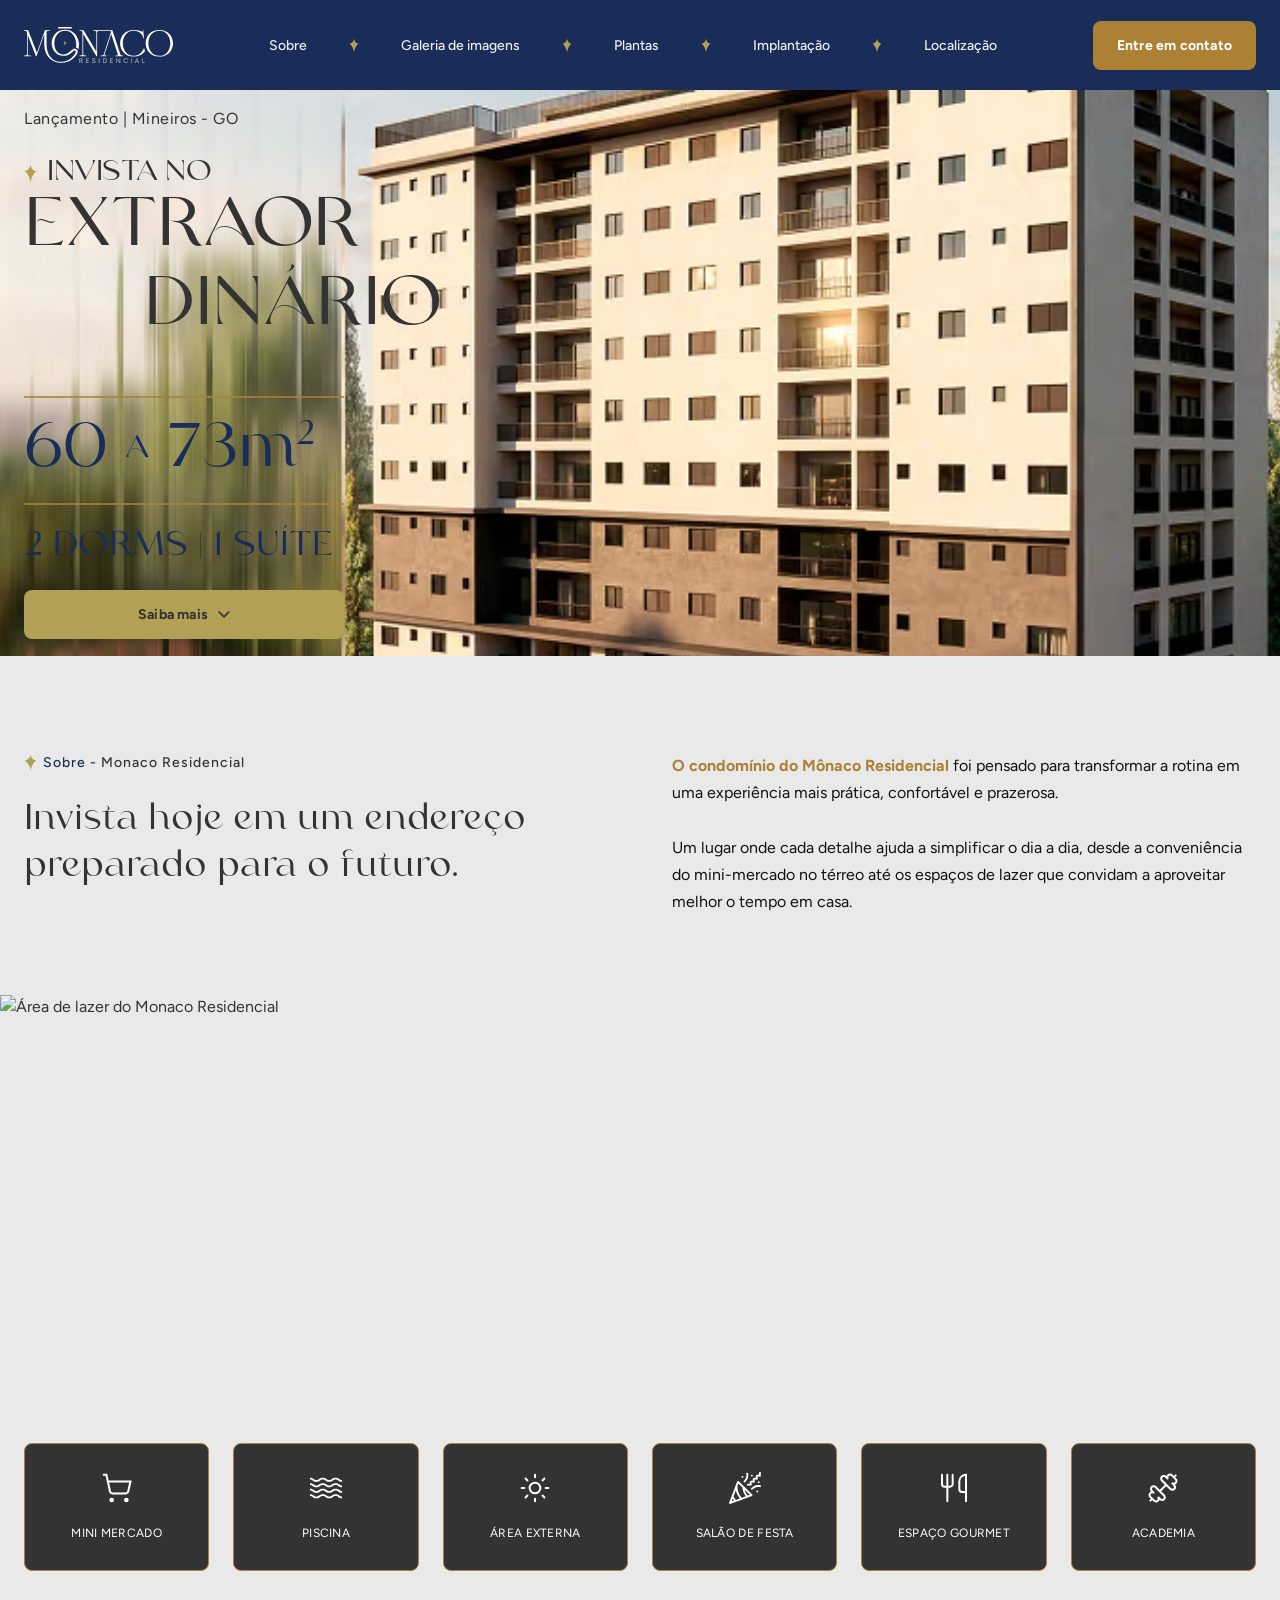
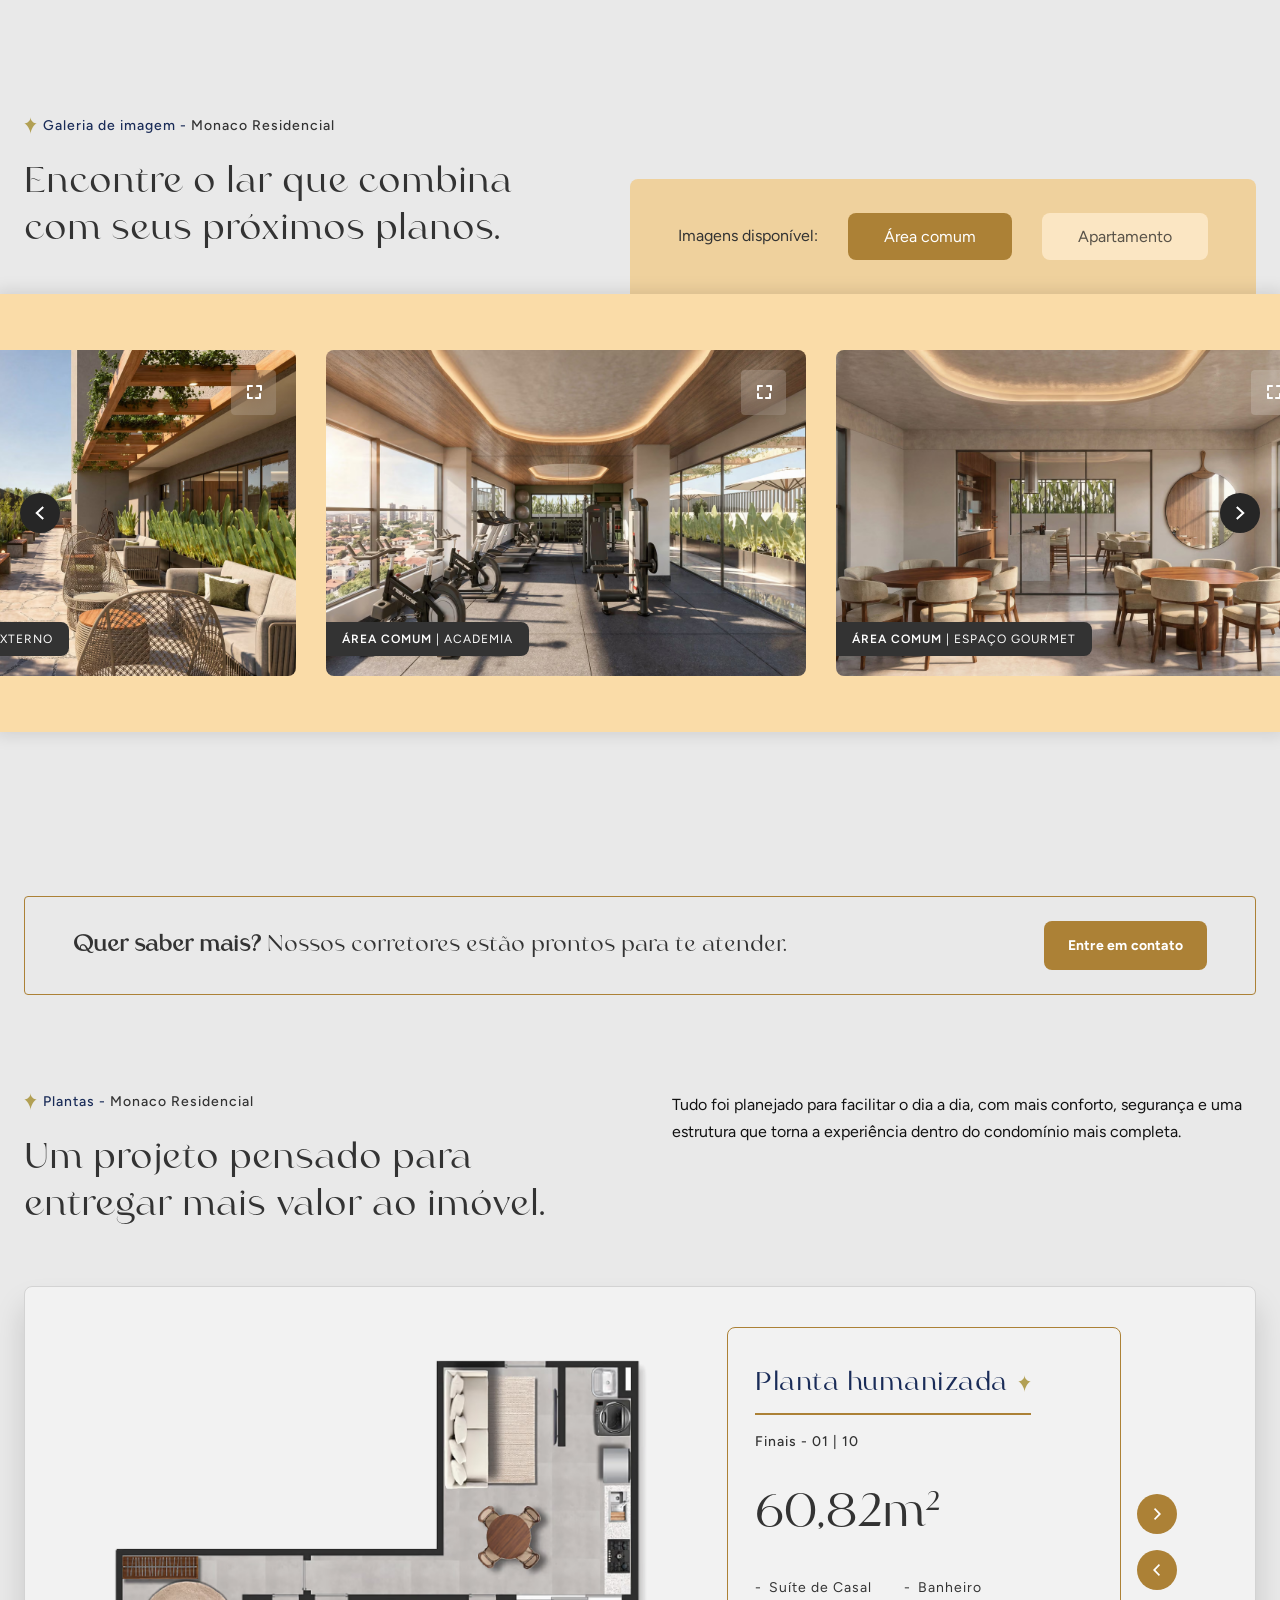
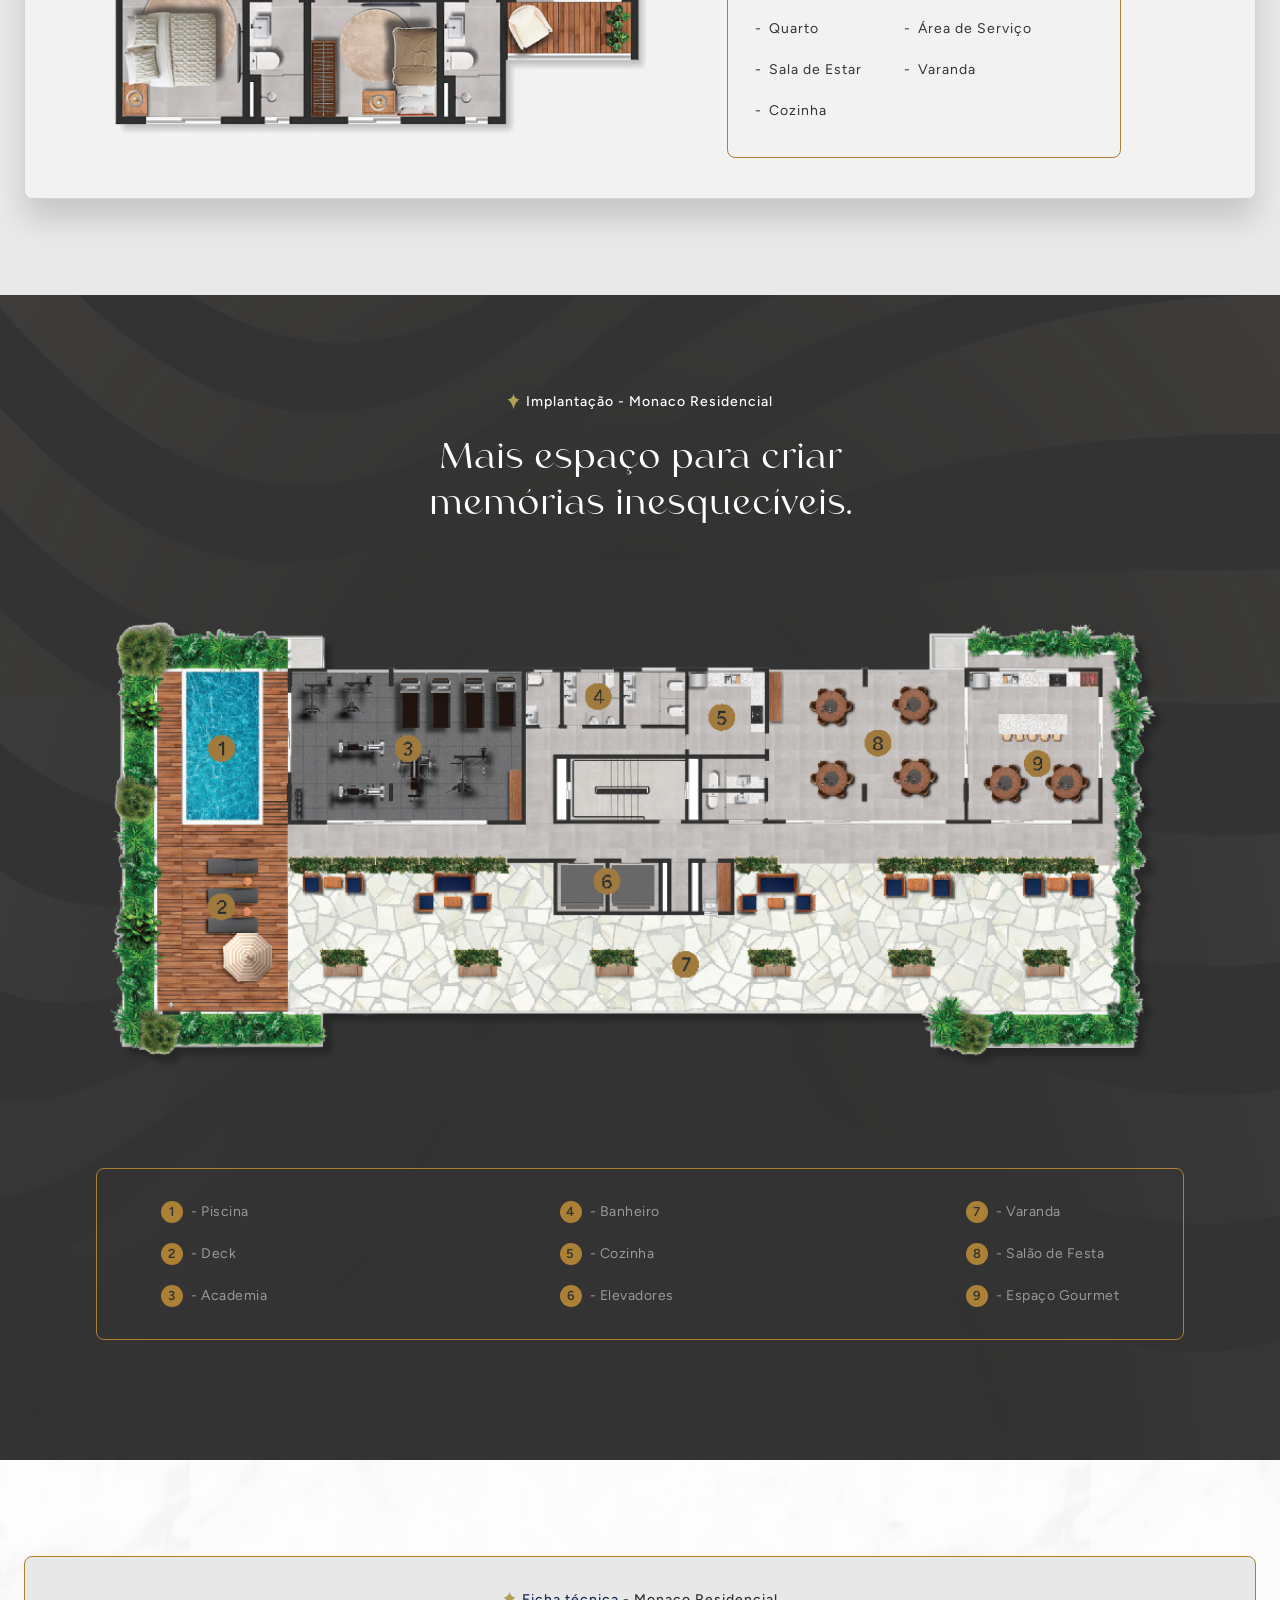
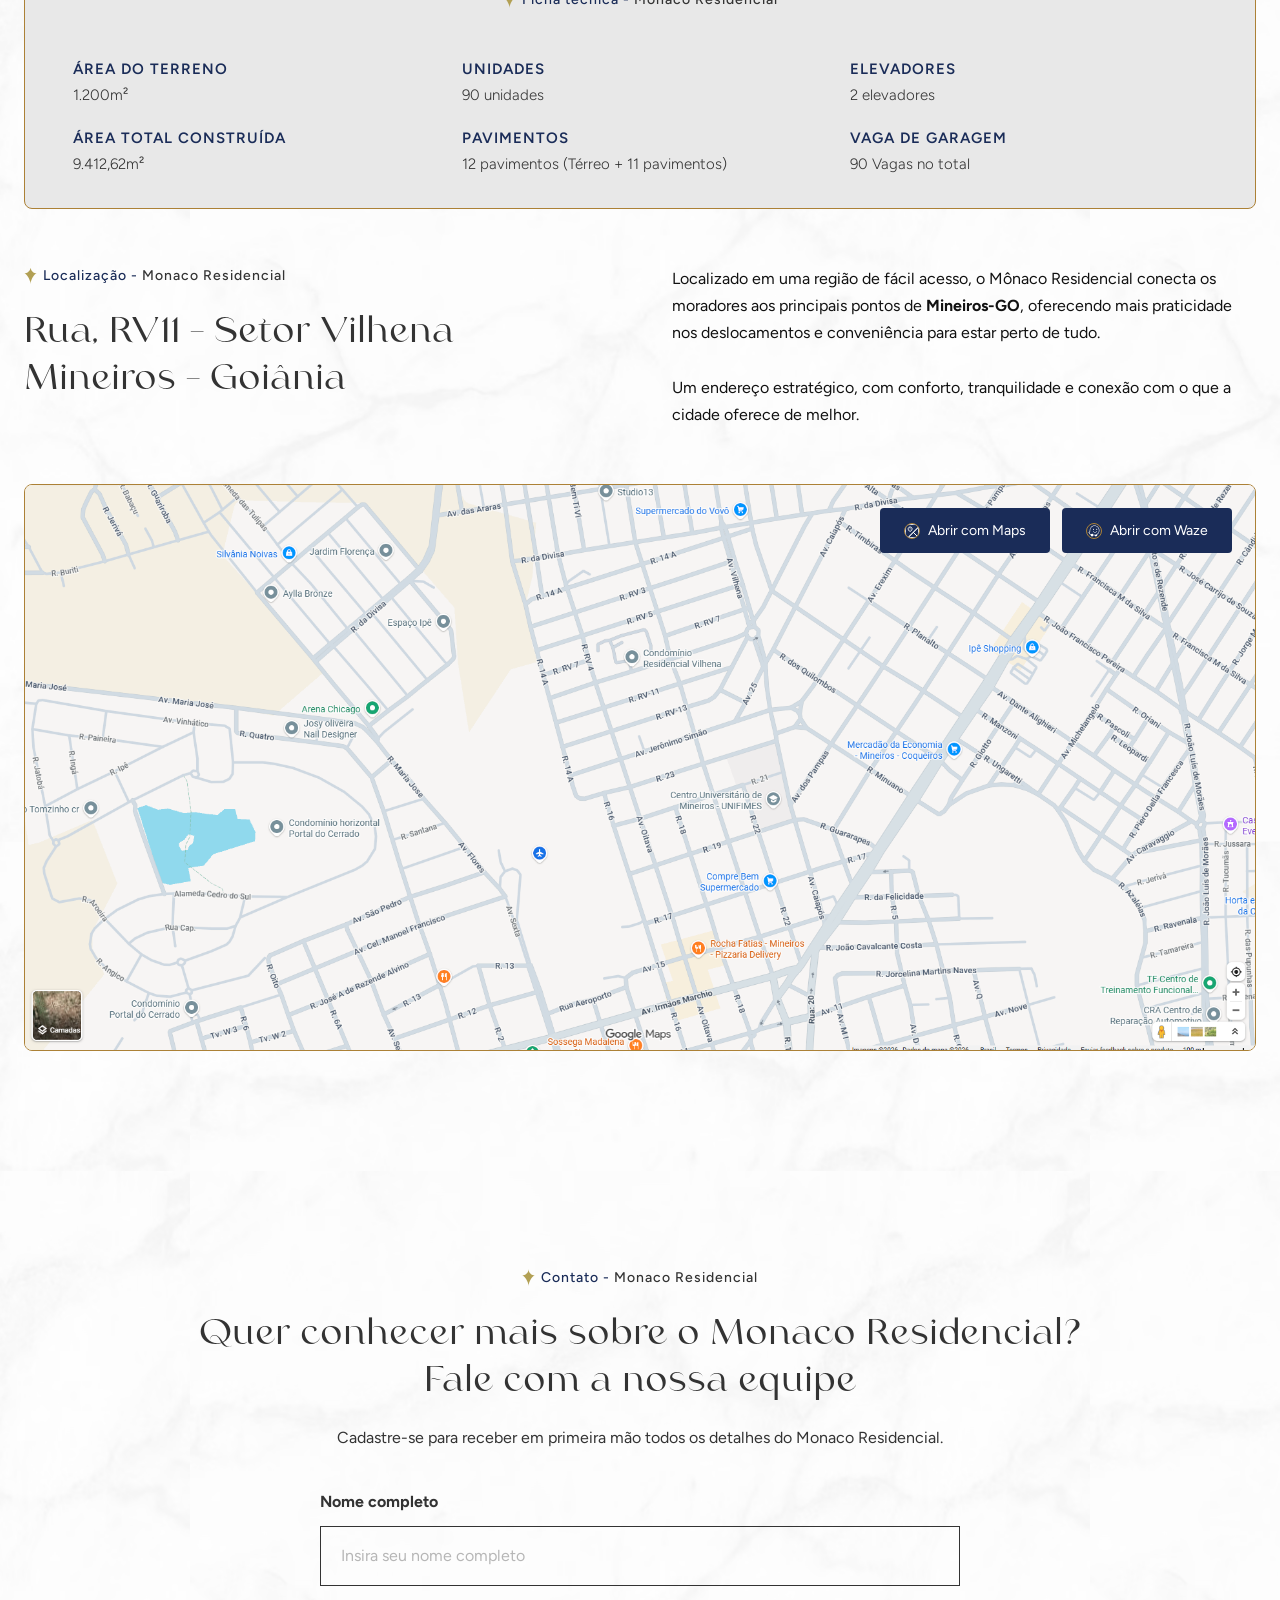
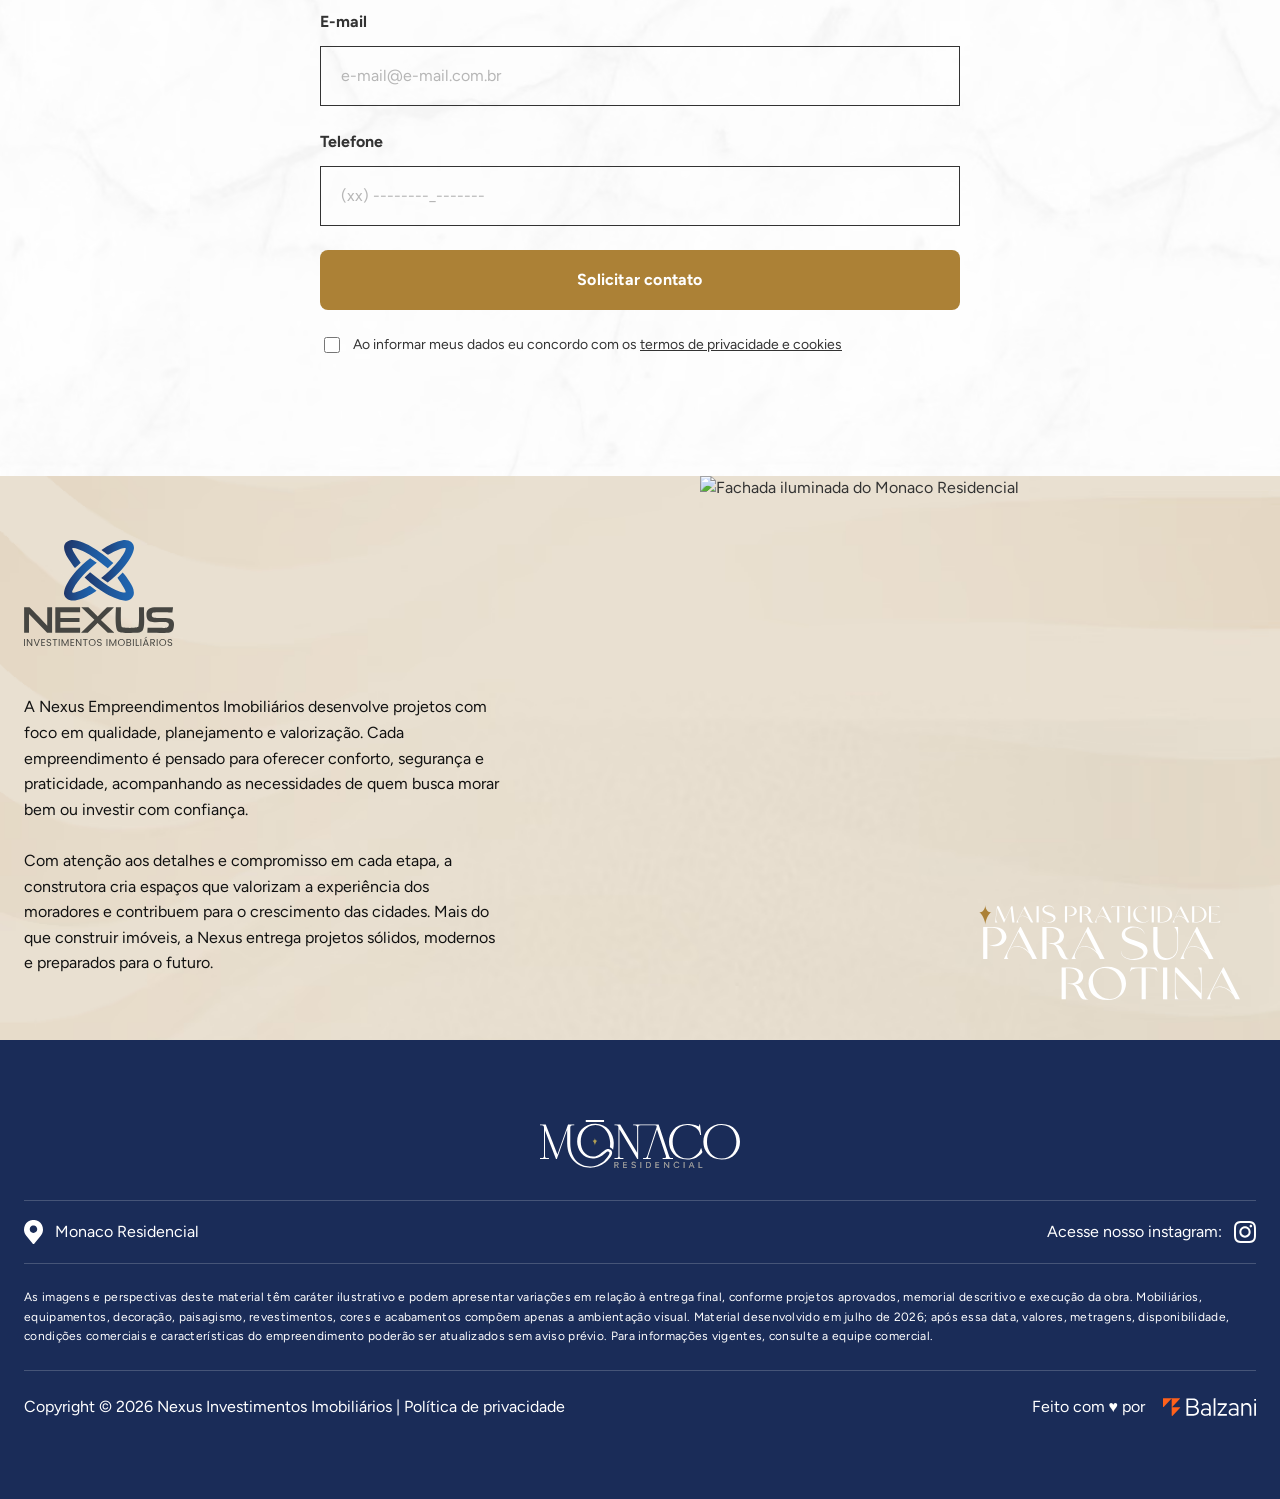
==== monaco/index.html @ 26f6a655 "Atualiza número de WhatsApp em todos os botões de contato" ====
<!DOCTYPE html>
<html lang="pt-BR">
<head>
<meta charset="UTF-8">
<meta name="viewport" content="width=device-width, initial-scale=1.0">
<title>Monaco Residencial | Lançamento em Mineiros - GO</title>
<link rel="icon" type="image/svg+xml" href="/monaco/assets/img/favicon.svg">
<meta name="description" content="Monaco Residencial - Um endereço extraordinário preparado para o futuro. Lançamento em Mineiros, Goiás. Apartamentos de 60 a 73,1m², 2 dormitórios com suíte.">
<link rel="preconnect" href="https://fonts.googleapis.com">
<link rel="preconnect" href="https://fonts.gstatic.com" crossorigin>
<link href="https://fonts.googleapis.com/css2?family=Figtree:ital,wght@0,300;0,400;0,500;0,600;0,700;1,400&display=swap" rel="stylesheet">
<link rel="stylesheet" href="/monaco/css/style.css?v=1">
</head>
<body>

<!-- HEADER -->
<header class="header" id="header">
  <div class="header__bar">
    <a href="#topo" class="header__logo">
      <img src="/monaco/assets/img/imgLayer4.svg" alt="Monaco Residencial" width="182" height="44">
    </a>

    <nav class="header__nav" id="headerNav">
      <a href="#sobre">Sobre</a>
      <img class="header__sep" src="/monaco/assets/img/imgVector14.svg" alt="" aria-hidden="true">
      <a href="#galeria">Galeria de imagens</a>
      <img class="header__sep" src="/monaco/assets/img/imgVector14.svg" alt="" aria-hidden="true">
      <a href="#plantas">Plantas</a>
      <img class="header__sep" src="/monaco/assets/img/imgVector14.svg" alt="" aria-hidden="true">
      <a href="#implantacao">Implantação</a>
      <img class="header__sep" src="/monaco/assets/img/imgVector14.svg" alt="" aria-hidden="true">
      <a href="#localizacao">Localização</a>
      <a href="https://wa.me/5564999692998" target="_blank" rel="noopener" class="btn btn--gold header__nav-cta">Entre em contato</a>
    </nav>

    <a href="https://wa.me/5564999692998" target="_blank" rel="noopener" class="btn btn--gold header__cta">Entre em contato</a>

    <button class="header__toggle" id="headerToggle" aria-label="Abrir menu" aria-expanded="false">
      <span></span><span></span><span></span>
    </button>
  </div>
</header>

<!-- HERO -->
<section class="hero" id="topo">
  <div class="hero__bg">
    <picture>
      <source media="(max-width: 1024px)" srcset="assets/img/hero-bg-mobile.avif">
      <img class="hero__bg-image" src="/monaco/assets/img/imgNexMonacoLp1.png" alt="Fachada do Monaco Residencial">
    </picture>
  </div>

  <div class="hero__content">
    <p class="hero__label">Lançamento | Mineiros - GO</p>
    <h1 class="hero__title">
      <span class="hero__title-line hero__title-line--first">
        <img class="hero__title-spark" src="/monaco/assets/img/imgVector5.svg" alt="" aria-hidden="true">
        Invista no
      </span>
      <span class="hero__title-line">Extraor</span>
      <span class="hero__title-line hero__title-line--indent">Dinário</span>
    </h1>

    <div class="hero__metragem">
      <span class="hero__metragem-divider"></span>
      <p class="hero__metragem-size">60 <span>a</span> 73m<sup>2</sup></p>
      <span class="hero__metragem-divider"></span>
      <p class="hero__metragem-rooms">2 Dorms | 1 Suíte</p>
      <a href="https://wa.me/5564999692998" target="_blank" rel="noopener" class="btn btn--gold-sm hero__metragem-btn">
        Saiba mais
        <img src="/monaco/assets/img/imgVector4.svg" alt="" width="12" height="7">
      </a>
    </div>
  </div>
</section>

<!-- SOBRE / INVISTA HOJE -->
<section class="about" id="sobre">
  <div class="about__intro">
    <div class="about__label-col">
      <div class="about__eyebrow">
        <img src="/monaco/assets/img/imgVector1.svg" alt="" aria-hidden="true">
        <p><span>Sobre -</span> Monaco Residencial</p>
      </div>
      <h2 class="about__heading">Invista hoje em um endereço preparado para o futuro.</h2>
    </div>
    <div class="about__text-col">
      <p>
        <span class="about__text-bold">O condomínio do Mônaco Residencial</span>
        foi pensado para transformar a rotina em uma experiência mais prática, confortável e prazerosa.
        <br><br>
        Um lugar onde cada detalhe ajuda a simplificar o dia a dia, desde a conveniência do mini-mercado no térreo até os espaços de lazer que convidam a aproveitar melhor o tempo em casa.
      </p>
    </div>
  </div>

  <div class="about__photo">
    <img src="/monaco/assets/img/imgMagnificCentralizeMaisOCasalDaImagem107331.png" alt="Área de lazer do Monaco Residencial">

    <div class="about__amenities">
      <div class="amenity-card">
        <img src="/monaco/assets/img/imgShoppingCart.svg" alt="">
        <p>Mini mercado</p>
      </div>
      <div class="amenity-card">
        <img src="/monaco/assets/img/imgWave.svg" alt="">
        <p>Piscina</p>
      </div>
      <div class="amenity-card">
        <img src="/monaco/assets/img/imgSun.svg" alt="">
        <p>Área externa</p>
      </div>
      <div class="amenity-card">
        <img src="/monaco/assets/img/imgGroup.svg" alt="">
        <p>Salão de festa</p>
      </div>
      <div class="amenity-card">
        <img src="/monaco/assets/img/imgUtensils.svg" alt="">
        <p>Espaço gourmet</p>
      </div>
      <div class="amenity-card">
        <img src="/monaco/assets/img/imgDumbbell.svg" alt="">
        <p>Academia</p>
      </div>
    </div>
  </div>
</section>

<!-- GALERIA DE IMAGENS -->
<section class="gallery" id="galeria">
  <div class="gallery__head">
    <div class="gallery__heading-col">
      <div class="about__eyebrow">
        <img src="/monaco/assets/img/imgVector1.svg" alt="" aria-hidden="true">
        <p><span>Galeria de imagem -</span> Monaco Residencial</p>
      </div>
      <h2 class="about__heading">Encontre o lar que combina com seus próximos planos.</h2>
    </div>

    <div class="gallery__toggle">
      <span>Imagens disponível:</span>
      <button type="button" class="gallery__toggle-btn is-active" data-target="area-comum">Área comum</button>
      <button type="button" class="gallery__toggle-btn" data-target="apartamento">Apartamento</button>
    </div>
  </div>

  <div class="gallery__strip">
    <div class="gallery__track" data-track="area-comum">
      <div class="gallery__card">
        <img src="/monaco/assets/img/area-comum-lounge-externo-1.avif" alt="Área comum - Lounge externo" loading="lazy">
        <span class="gallery__card-label"><strong>Área comum</strong> | Lounge externo</span>
        <button type="button" class="gallery__card-expand" aria-label="Ampliar imagem">
          <svg viewBox="0 0 448 512" xmlns="http://www.w3.org/2000/svg"><path fill="white" d="M32 32C14.3 32 0 46.3 0 64l0 128c0 17.7 14.3 32 32 32s32-14.3 32-32l0-96 96 0c17.7 0 32-14.3 32-32s-14.3-32-32-32L32 32zM64 320c0-17.7-14.3-32-32-32s-32 14.3-32 32l0 128c0 17.7 14.3 32 32 32l128 0c17.7 0 32-14.3 32-32s-14.3-32-32-32l-96 0 0-96zM320 32c-17.7 0-32 14.3-32 32s14.3 32 32 32l96 0 0 96c0 17.7 14.3 32 32 32s32-14.3 32-32l0-128c0-17.7-14.3-32-32-32L320 32zM448 320c0-17.7-14.3-32-32-32s-32 14.3-32 32l0 96-96 0c-17.7 0-32 14.3-32 32s14.3 32 32 32l128 0c17.7 0 32-14.3 32-32l0-128z"/></svg>
        </button>
      </div>
      <div class="gallery__card">
        <img src="/monaco/assets/img/area-comum-academia-1.avif" alt="Área comum - Academia" loading="lazy">
        <span class="gallery__card-label"><strong>Área comum</strong> | Academia</span>
        <button type="button" class="gallery__card-expand" aria-label="Ampliar imagem">
          <svg viewBox="0 0 448 512" xmlns="http://www.w3.org/2000/svg"><path fill="white" d="M32 32C14.3 32 0 46.3 0 64l0 128c0 17.7 14.3 32 32 32s32-14.3 32-32l0-96 96 0c17.7 0 32-14.3 32-32s-14.3-32-32-32L32 32zM64 320c0-17.7-14.3-32-32-32s-32 14.3-32 32l0 128c0 17.7 14.3 32 32 32l128 0c17.7 0 32-14.3 32-32s-14.3-32-32-32l-96 0 0-96zM320 32c-17.7 0-32 14.3-32 32s14.3 32 32 32l96 0 0 96c0 17.7 14.3 32 32 32s32-14.3 32-32l0-128c0-17.7-14.3-32-32-32L320 32zM448 320c0-17.7-14.3-32-32-32s-32 14.3-32 32l0 96-96 0c-17.7 0-32 14.3-32 32s14.3 32 32 32l128 0c17.7 0 32-14.3 32-32l0-128z"/></svg>
        </button>
      </div>
      <div class="gallery__card">
        <img src="/monaco/assets/img/area-comum-espaco-gourmet-1.avif" alt="Área comum - Espaço gourmet" loading="lazy">
        <span class="gallery__card-label"><strong>Área comum</strong> | Espaço gourmet</span>
        <button type="button" class="gallery__card-expand" aria-label="Ampliar imagem">
          <svg viewBox="0 0 448 512" xmlns="http://www.w3.org/2000/svg"><path fill="white" d="M32 32C14.3 32 0 46.3 0 64l0 128c0 17.7 14.3 32 32 32s32-14.3 32-32l0-96 96 0c17.7 0 32-14.3 32-32s-14.3-32-32-32L32 32zM64 320c0-17.7-14.3-32-32-32s-32 14.3-32 32l0 128c0 17.7 14.3 32 32 32l128 0c17.7 0 32-14.3 32-32s-14.3-32-32-32l-96 0 0-96zM320 32c-17.7 0-32 14.3-32 32s14.3 32 32 32l96 0 0 96c0 17.7 14.3 32 32 32s32-14.3 32-32l0-128c0-17.7-14.3-32-32-32L320 32zM448 320c0-17.7-14.3-32-32-32s-32 14.3-32 32l0 96-96 0c-17.7 0-32 14.3-32 32s14.3 32 32 32l128 0c17.7 0 32-14.3 32-32l0-128z"/></svg>
        </button>
      </div>
      <div class="gallery__card">
        <img src="/monaco/assets/img/area-comum-deck-1.avif" alt="Área comum - Deck" loading="lazy">
        <span class="gallery__card-label"><strong>Área comum</strong> | Deck</span>
        <button type="button" class="gallery__card-expand" aria-label="Ampliar imagem">
          <svg viewBox="0 0 448 512" xmlns="http://www.w3.org/2000/svg"><path fill="white" d="M32 32C14.3 32 0 46.3 0 64l0 128c0 17.7 14.3 32 32 32s32-14.3 32-32l0-96 96 0c17.7 0 32-14.3 32-32s-14.3-32-32-32L32 32zM64 320c0-17.7-14.3-32-32-32s-32 14.3-32 32l0 128c0 17.7 14.3 32 32 32l128 0c17.7 0 32-14.3 32-32s-14.3-32-32-32l-96 0 0-96zM320 32c-17.7 0-32 14.3-32 32s14.3 32 32 32l96 0 0 96c0 17.7 14.3 32 32 32s32-14.3 32-32l0-128c0-17.7-14.3-32-32-32L320 32zM448 320c0-17.7-14.3-32-32-32s-32 14.3-32 32l0 96-96 0c-17.7 0-32 14.3-32 32s14.3 32 32 32l128 0c17.7 0 32-14.3 32-32l0-128z"/></svg>
        </button>
      </div>
      <div class="gallery__card">
        <img src="/monaco/assets/img/area-comum-espaco-gourmet-2.avif" alt="Área comum - Espaço gourmet" loading="lazy">
        <span class="gallery__card-label"><strong>Área comum</strong> | Espaço gourmet</span>
        <button type="button" class="gallery__card-expand" aria-label="Ampliar imagem">
          <svg viewBox="0 0 448 512" xmlns="http://www.w3.org/2000/svg"><path fill="white" d="M32 32C14.3 32 0 46.3 0 64l0 128c0 17.7 14.3 32 32 32s32-14.3 32-32l0-96 96 0c17.7 0 32-14.3 32-32s-14.3-32-32-32L32 32zM64 320c0-17.7-14.3-32-32-32s-32 14.3-32 32l0 128c0 17.7 14.3 32 32 32l128 0c17.7 0 32-14.3 32-32s-14.3-32-32-32l-96 0 0-96zM320 32c-17.7 0-32 14.3-32 32s14.3 32 32 32l96 0 0 96c0 17.7 14.3 32 32 32s32-14.3 32-32l0-128c0-17.7-14.3-32-32-32L320 32zM448 320c0-17.7-14.3-32-32-32s-32 14.3-32 32l0 96-96 0c-17.7 0-32 14.3-32 32s14.3 32 32 32l128 0c17.7 0 32-14.3 32-32l0-128z"/></svg>
        </button>
      </div>
      <div class="gallery__card">
        <img src="/monaco/assets/img/area-comum-academia-2.avif" alt="Área comum - Academia" loading="lazy">
        <span class="gallery__card-label"><strong>Área comum</strong> | Academia</span>
        <button type="button" class="gallery__card-expand" aria-label="Ampliar imagem">
          <svg viewBox="0 0 448 512" xmlns="http://www.w3.org/2000/svg"><path fill="white" d="M32 32C14.3 32 0 46.3 0 64l0 128c0 17.7 14.3 32 32 32s32-14.3 32-32l0-96 96 0c17.7 0 32-14.3 32-32s-14.3-32-32-32L32 32zM64 320c0-17.7-14.3-32-32-32s-32 14.3-32 32l0 128c0 17.7 14.3 32 32 32l128 0c17.7 0 32-14.3 32-32s-14.3-32-32-32l-96 0 0-96zM320 32c-17.7 0-32 14.3-32 32s14.3 32 32 32l96 0 0 96c0 17.7 14.3 32 32 32s32-14.3 32-32l0-128c0-17.7-14.3-32-32-32L320 32zM448 320c0-17.7-14.3-32-32-32s-32 14.3-32 32l0 96-96 0c-17.7 0-32 14.3-32 32s14.3 32 32 32l128 0c17.7 0 32-14.3 32-32l0-128z"/></svg>
        </button>
      </div>
      <div class="gallery__card">
        <img src="/monaco/assets/img/area-comum-deck-gourmet-1.avif" alt="Área comum - Deck gourmet" loading="lazy">
        <span class="gallery__card-label"><strong>Área comum</strong> | Deck gourmet</span>
        <button type="button" class="gallery__card-expand" aria-label="Ampliar imagem">
          <svg viewBox="0 0 448 512" xmlns="http://www.w3.org/2000/svg"><path fill="white" d="M32 32C14.3 32 0 46.3 0 64l0 128c0 17.7 14.3 32 32 32s32-14.3 32-32l0-96 96 0c17.7 0 32-14.3 32-32s-14.3-32-32-32L32 32zM64 320c0-17.7-14.3-32-32-32s-32 14.3-32 32l0 128c0 17.7 14.3 32 32 32l128 0c17.7 0 32-14.3 32-32s-14.3-32-32-32l-96 0 0-96zM320 32c-17.7 0-32 14.3-32 32s14.3 32 32 32l96 0 0 96c0 17.7 14.3 32 32 32s32-14.3 32-32l0-128c0-17.7-14.3-32-32-32L320 32zM448 320c0-17.7-14.3-32-32-32s-32 14.3-32 32l0 96-96 0c-17.7 0-32 14.3-32 32s14.3 32 32 32l128 0c17.7 0 32-14.3 32-32l0-128z"/></svg>
        </button>
      </div>
      <div class="gallery__card">
        <img src="/monaco/assets/img/area-comum-espaco-gourmet-3.avif" alt="Área comum - Espaço gourmet" loading="lazy">
        <span class="gallery__card-label"><strong>Área comum</strong> | Espaço gourmet</span>
        <button type="button" class="gallery__card-expand" aria-label="Ampliar imagem">
          <svg viewBox="0 0 448 512" xmlns="http://www.w3.org/2000/svg"><path fill="white" d="M32 32C14.3 32 0 46.3 0 64l0 128c0 17.7 14.3 32 32 32s32-14.3 32-32l0-96 96 0c17.7 0 32-14.3 32-32s-14.3-32-32-32L32 32zM64 320c0-17.7-14.3-32-32-32s-32 14.3-32 32l0 128c0 17.7 14.3 32 32 32l128 0c17.7 0 32-14.3 32-32s-14.3-32-32-32l-96 0 0-96zM320 32c-17.7 0-32 14.3-32 32s14.3 32 32 32l96 0 0 96c0 17.7 14.3 32 32 32s32-14.3 32-32l0-128c0-17.7-14.3-32-32-32L320 32zM448 320c0-17.7-14.3-32-32-32s-32 14.3-32 32l0 96-96 0c-17.7 0-32 14.3-32 32s14.3 32 32 32l128 0c17.7 0 32-14.3 32-32l0-128z"/></svg>
        </button>
      </div>
      <div class="gallery__card">
        <img src="/monaco/assets/img/area-comum-espaco-gourmet-4.avif" alt="Área comum - Espaço gourmet" loading="lazy">
        <span class="gallery__card-label"><strong>Área comum</strong> | Espaço gourmet</span>
        <button type="button" class="gallery__card-expand" aria-label="Ampliar imagem">
          <svg viewBox="0 0 448 512" xmlns="http://www.w3.org/2000/svg"><path fill="white" d="M32 32C14.3 32 0 46.3 0 64l0 128c0 17.7 14.3 32 32 32s32-14.3 32-32l0-96 96 0c17.7 0 32-14.3 32-32s-14.3-32-32-32L32 32zM64 320c0-17.7-14.3-32-32-32s-32 14.3-32 32l0 128c0 17.7 14.3 32 32 32l128 0c17.7 0 32-14.3 32-32s-14.3-32-32-32l-96 0 0-96zM320 32c-17.7 0-32 14.3-32 32s14.3 32 32 32l96 0 0 96c0 17.7 14.3 32 32 32s32-14.3 32-32l0-128c0-17.7-14.3-32-32-32L320 32zM448 320c0-17.7-14.3-32-32-32s-32 14.3-32 32l0 96-96 0c-17.7 0-32 14.3-32 32s14.3 32 32 32l128 0c17.7 0 32-14.3 32-32l0-128z"/></svg>
        </button>
      </div>
      <div class="gallery__card">
        <img src="/monaco/assets/img/area-comum-academia-3.avif" alt="Área comum - Academia" loading="lazy">
        <span class="gallery__card-label"><strong>Área comum</strong> | Academia</span>
        <button type="button" class="gallery__card-expand" aria-label="Ampliar imagem">
          <svg viewBox="0 0 448 512" xmlns="http://www.w3.org/2000/svg"><path fill="white" d="M32 32C14.3 32 0 46.3 0 64l0 128c0 17.7 14.3 32 32 32s32-14.3 32-32l0-96 96 0c17.7 0 32-14.3 32-32s-14.3-32-32-32L32 32zM64 320c0-17.7-14.3-32-32-32s-32 14.3-32 32l0 128c0 17.7 14.3 32 32 32l128 0c17.7 0 32-14.3 32-32s-14.3-32-32-32l-96 0 0-96zM320 32c-17.7 0-32 14.3-32 32s14.3 32 32 32l96 0 0 96c0 17.7 14.3 32 32 32s32-14.3 32-32l0-128c0-17.7-14.3-32-32-32L320 32zM448 320c0-17.7-14.3-32-32-32s-32 14.3-32 32l0 96-96 0c-17.7 0-32 14.3-32 32s14.3 32 32 32l128 0c17.7 0 32-14.3 32-32l0-128z"/></svg>
        </button>
      </div>
      <div class="gallery__card">
        <img src="/monaco/assets/img/area-comum-espaco-gourmet-5.avif" alt="Área comum - Espaço gourmet" loading="lazy">
        <span class="gallery__card-label"><strong>Área comum</strong> | Espaço gourmet</span>
        <button type="button" class="gallery__card-expand" aria-label="Ampliar imagem">
          <svg viewBox="0 0 448 512" xmlns="http://www.w3.org/2000/svg"><path fill="white" d="M32 32C14.3 32 0 46.3 0 64l0 128c0 17.7 14.3 32 32 32s32-14.3 32-32l0-96 96 0c17.7 0 32-14.3 32-32s-14.3-32-32-32L32 32zM64 320c0-17.7-14.3-32-32-32s-32 14.3-32 32l0 128c0 17.7 14.3 32 32 32l128 0c17.7 0 32-14.3 32-32s-14.3-32-32-32l-96 0 0-96zM320 32c-17.7 0-32 14.3-32 32s14.3 32 32 32l96 0 0 96c0 17.7 14.3 32 32 32s32-14.3 32-32l0-128c0-17.7-14.3-32-32-32L320 32zM448 320c0-17.7-14.3-32-32-32s-32 14.3-32 32l0 96-96 0c-17.7 0-32 14.3-32 32s14.3 32 32 32l128 0c17.7 0 32-14.3 32-32l0-128z"/></svg>
        </button>
      </div>
      <div class="gallery__card">
        <img src="/monaco/assets/img/area-comum-vista-aerea-1.avif" alt="Área comum - Vista aérea" loading="lazy">
        <span class="gallery__card-label"><strong>Área comum</strong> | Vista aérea</span>
        <button type="button" class="gallery__card-expand" aria-label="Ampliar imagem">
          <svg viewBox="0 0 448 512" xmlns="http://www.w3.org/2000/svg"><path fill="white" d="M32 32C14.3 32 0 46.3 0 64l0 128c0 17.7 14.3 32 32 32s32-14.3 32-32l0-96 96 0c17.7 0 32-14.3 32-32s-14.3-32-32-32L32 32zM64 320c0-17.7-14.3-32-32-32s-32 14.3-32 32l0 128c0 17.7 14.3 32 32 32l128 0c17.7 0 32-14.3 32-32s-14.3-32-32-32l-96 0 0-96zM320 32c-17.7 0-32 14.3-32 32s14.3 32 32 32l96 0 0 96c0 17.7 14.3 32 32 32s32-14.3 32-32l0-128c0-17.7-14.3-32-32-32L320 32zM448 320c0-17.7-14.3-32-32-32s-32 14.3-32 32l0 96-96 0c-17.7 0-32 14.3-32 32s14.3 32 32 32l128 0c17.7 0 32-14.3 32-32l0-128z"/></svg>
        </button>
      </div>
    </div>

    <div class="gallery__track is-hidden" data-track="apartamento">
      <div class="gallery__card">
        <img src="/monaco/assets/img/apartamento-sala-de-estar-1.avif" alt="Apartamento - Sala de estar" loading="lazy">
        <span class="gallery__card-label"><strong>Apartamento</strong> | Sala de estar</span>
        <button type="button" class="gallery__card-expand" aria-label="Ampliar imagem">
          <svg viewBox="0 0 448 512" xmlns="http://www.w3.org/2000/svg"><path fill="white" d="M32 32C14.3 32 0 46.3 0 64l0 128c0 17.7 14.3 32 32 32s32-14.3 32-32l0-96 96 0c17.7 0 32-14.3 32-32s-14.3-32-32-32L32 32zM64 320c0-17.7-14.3-32-32-32s-32 14.3-32 32l0 128c0 17.7 14.3 32 32 32l128 0c17.7 0 32-14.3 32-32s-14.3-32-32-32l-96 0 0-96zM320 32c-17.7 0-32 14.3-32 32s14.3 32 32 32l96 0 0 96c0 17.7 14.3 32 32 32s32-14.3 32-32l0-128c0-17.7-14.3-32-32-32L320 32zM448 320c0-17.7-14.3-32-32-32s-32 14.3-32 32l0 96-96 0c-17.7 0-32 14.3-32 32s14.3 32 32 32l128 0c17.7 0 32-14.3 32-32l0-128z"/></svg>
        </button>
      </div>
      <div class="gallery__card">
        <img src="/monaco/assets/img/apartamento-cozinha-1.avif" alt="Apartamento - Cozinha" loading="lazy">
        <span class="gallery__card-label"><strong>Apartamento</strong> | Cozinha</span>
        <button type="button" class="gallery__card-expand" aria-label="Ampliar imagem">
          <svg viewBox="0 0 448 512" xmlns="http://www.w3.org/2000/svg"><path fill="white" d="M32 32C14.3 32 0 46.3 0 64l0 128c0 17.7 14.3 32 32 32s32-14.3 32-32l0-96 96 0c17.7 0 32-14.3 32-32s-14.3-32-32-32L32 32zM64 320c0-17.7-14.3-32-32-32s-32 14.3-32 32l0 128c0 17.7 14.3 32 32 32l128 0c17.7 0 32-14.3 32-32s-14.3-32-32-32l-96 0 0-96zM320 32c-17.7 0-32 14.3-32 32s14.3 32 32 32l96 0 0 96c0 17.7 14.3 32 32 32s32-14.3 32-32l0-128c0-17.7-14.3-32-32-32L320 32zM448 320c0-17.7-14.3-32-32-32s-32 14.3-32 32l0 96-96 0c-17.7 0-32 14.3-32 32s14.3 32 32 32l128 0c17.7 0 32-14.3 32-32l0-128z"/></svg>
        </button>
      </div>
      <div class="gallery__card">
        <img src="/monaco/assets/img/apartamento-sala-integrada-1.avif" alt="Apartamento - Sala integrada" loading="lazy">
        <span class="gallery__card-label"><strong>Apartamento</strong> | Sala integrada</span>
        <button type="button" class="gallery__card-expand" aria-label="Ampliar imagem">
          <svg viewBox="0 0 448 512" xmlns="http://www.w3.org/2000/svg"><path fill="white" d="M32 32C14.3 32 0 46.3 0 64l0 128c0 17.7 14.3 32 32 32s32-14.3 32-32l0-96 96 0c17.7 0 32-14.3 32-32s-14.3-32-32-32L32 32zM64 320c0-17.7-14.3-32-32-32s-32 14.3-32 32l0 128c0 17.7 14.3 32 32 32l128 0c17.7 0 32-14.3 32-32s-14.3-32-32-32l-96 0 0-96zM320 32c-17.7 0-32 14.3-32 32s14.3 32 32 32l96 0 0 96c0 17.7 14.3 32 32 32s32-14.3 32-32l0-128c0-17.7-14.3-32-32-32L320 32zM448 320c0-17.7-14.3-32-32-32s-32 14.3-32 32l0 96-96 0c-17.7 0-32 14.3-32 32s14.3 32 32 32l128 0c17.7 0 32-14.3 32-32l0-128z"/></svg>
        </button>
      </div>
      <div class="gallery__card">
        <img src="/monaco/assets/img/apartamento-cozinha-2.avif" alt="Apartamento - Cozinha integrada" loading="lazy">
        <span class="gallery__card-label"><strong>Apartamento</strong> | Cozinha integrada</span>
        <button type="button" class="gallery__card-expand" aria-label="Ampliar imagem">
          <svg viewBox="0 0 448 512" xmlns="http://www.w3.org/2000/svg"><path fill="white" d="M32 32C14.3 32 0 46.3 0 64l0 128c0 17.7 14.3 32 32 32s32-14.3 32-32l0-96 96 0c17.7 0 32-14.3 32-32s-14.3-32-32-32L32 32zM64 320c0-17.7-14.3-32-32-32s-32 14.3-32 32l0 128c0 17.7 14.3 32 32 32l128 0c17.7 0 32-14.3 32-32s-14.3-32-32-32l-96 0 0-96zM320 32c-17.7 0-32 14.3-32 32s14.3 32 32 32l96 0 0 96c0 17.7 14.3 32 32 32s32-14.3 32-32l0-128c0-17.7-14.3-32-32-32L320 32zM448 320c0-17.7-14.3-32-32-32s-32 14.3-32 32l0 96-96 0c-17.7 0-32 14.3-32 32s14.3 32 32 32l128 0c17.7 0 32-14.3 32-32l0-128z"/></svg>
        </button>
      </div>
      <div class="gallery__card">
        <img src="/monaco/assets/img/apartamento-quarto-1.avif" alt="Apartamento - Quarto" loading="lazy">
        <span class="gallery__card-label"><strong>Apartamento</strong> | Quarto</span>
        <button type="button" class="gallery__card-expand" aria-label="Ampliar imagem">
          <svg viewBox="0 0 448 512" xmlns="http://www.w3.org/2000/svg"><path fill="white" d="M32 32C14.3 32 0 46.3 0 64l0 128c0 17.7 14.3 32 32 32s32-14.3 32-32l0-96 96 0c17.7 0 32-14.3 32-32s-14.3-32-32-32L32 32zM64 320c0-17.7-14.3-32-32-32s-32 14.3-32 32l0 128c0 17.7 14.3 32 32 32l128 0c17.7 0 32-14.3 32-32s-14.3-32-32-32l-96 0 0-96zM320 32c-17.7 0-32 14.3-32 32s14.3 32 32 32l96 0 0 96c0 17.7 14.3 32 32 32s32-14.3 32-32l0-128c0-17.7-14.3-32-32-32L320 32zM448 320c0-17.7-14.3-32-32-32s-32 14.3-32 32l0 96-96 0c-17.7 0-32 14.3-32 32s14.3 32 32 32l128 0c17.7 0 32-14.3 32-32l0-128z"/></svg>
        </button>
      </div>
      <div class="gallery__card">
        <img src="/monaco/assets/img/apartamento-sala-de-jantar-1.avif" alt="Apartamento - Sala de jantar" loading="lazy">
        <span class="gallery__card-label"><strong>Apartamento</strong> | Sala de jantar</span>
        <button type="button" class="gallery__card-expand" aria-label="Ampliar imagem">
          <svg viewBox="0 0 448 512" xmlns="http://www.w3.org/2000/svg"><path fill="white" d="M32 32C14.3 32 0 46.3 0 64l0 128c0 17.7 14.3 32 32 32s32-14.3 32-32l0-96 96 0c17.7 0 32-14.3 32-32s-14.3-32-32-32L32 32zM64 320c0-17.7-14.3-32-32-32s-32 14.3-32 32l0 128c0 17.7 14.3 32 32 32l128 0c17.7 0 32-14.3 32-32s-14.3-32-32-32l-96 0 0-96zM320 32c-17.7 0-32 14.3-32 32s14.3 32 32 32l96 0 0 96c0 17.7 14.3 32 32 32s32-14.3 32-32l0-128c0-17.7-14.3-32-32-32L320 32zM448 320c0-17.7-14.3-32-32-32s-32 14.3-32 32l0 96-96 0c-17.7 0-32 14.3-32 32s14.3 32 32 32l128 0c17.7 0 32-14.3 32-32l0-128z"/></svg>
        </button>
      </div>
      <div class="gallery__card">
        <img src="/monaco/assets/img/apartamento-cozinha-3.avif" alt="Apartamento - Cozinha gourmet" loading="lazy">
        <span class="gallery__card-label"><strong>Apartamento</strong> | Cozinha gourmet</span>
        <button type="button" class="gallery__card-expand" aria-label="Ampliar imagem">
          <svg viewBox="0 0 448 512" xmlns="http://www.w3.org/2000/svg"><path fill="white" d="M32 32C14.3 32 0 46.3 0 64l0 128c0 17.7 14.3 32 32 32s32-14.3 32-32l0-96 96 0c17.7 0 32-14.3 32-32s-14.3-32-32-32L32 32zM64 320c0-17.7-14.3-32-32-32s-32 14.3-32 32l0 128c0 17.7 14.3 32 32 32l128 0c17.7 0 32-14.3 32-32s-14.3-32-32-32l-96 0 0-96zM320 32c-17.7 0-32 14.3-32 32s14.3 32 32 32l96 0 0 96c0 17.7 14.3 32 32 32s32-14.3 32-32l0-128c0-17.7-14.3-32-32-32L320 32zM448 320c0-17.7-14.3-32-32-32s-32 14.3-32 32l0 96-96 0c-17.7 0-32 14.3-32 32s14.3 32 32 32l128 0c17.7 0 32-14.3 32-32l0-128z"/></svg>
        </button>
      </div>
      <div class="gallery__card">
        <img src="/monaco/assets/img/apartamento-banheiro-1.avif" alt="Apartamento - Banheiro" loading="lazy">
        <span class="gallery__card-label"><strong>Apartamento</strong> | Banheiro</span>
        <button type="button" class="gallery__card-expand" aria-label="Ampliar imagem">
          <svg viewBox="0 0 448 512" xmlns="http://www.w3.org/2000/svg"><path fill="white" d="M32 32C14.3 32 0 46.3 0 64l0 128c0 17.7 14.3 32 32 32s32-14.3 32-32l0-96 96 0c17.7 0 32-14.3 32-32s-14.3-32-32-32L32 32zM64 320c0-17.7-14.3-32-32-32s-32 14.3-32 32l0 128c0 17.7 14.3 32 32 32l128 0c17.7 0 32-14.3 32-32s-14.3-32-32-32l-96 0 0-96zM320 32c-17.7 0-32 14.3-32 32s14.3 32 32 32l96 0 0 96c0 17.7 14.3 32 32 32s32-14.3 32-32l0-128c0-17.7-14.3-32-32-32L320 32zM448 320c0-17.7-14.3-32-32-32s-32 14.3-32 32l0 96-96 0c-17.7 0-32 14.3-32 32s14.3 32 32 32l128 0c17.7 0 32-14.3 32-32l0-128z"/></svg>
        </button>
      </div>
      <div class="gallery__card">
        <img src="/monaco/assets/img/apartamento-banheiro-2.avif" alt="Apartamento - Banheiro suíte" loading="lazy">
        <span class="gallery__card-label"><strong>Apartamento</strong> | Banheiro suíte</span>
        <button type="button" class="gallery__card-expand" aria-label="Ampliar imagem">
          <svg viewBox="0 0 448 512" xmlns="http://www.w3.org/2000/svg"><path fill="white" d="M32 32C14.3 32 0 46.3 0 64l0 128c0 17.7 14.3 32 32 32s32-14.3 32-32l0-96 96 0c17.7 0 32-14.3 32-32s-14.3-32-32-32L32 32zM64 320c0-17.7-14.3-32-32-32s-32 14.3-32 32l0 128c0 17.7 14.3 32 32 32l128 0c17.7 0 32-14.3 32-32s-14.3-32-32-32l-96 0 0-96zM320 32c-17.7 0-32 14.3-32 32s14.3 32 32 32l96 0 0 96c0 17.7 14.3 32 32 32s32-14.3 32-32l0-128c0-17.7-14.3-32-32-32L320 32zM448 320c0-17.7-14.3-32-32-32s-32 14.3-32 32l0 96-96 0c-17.7 0-32 14.3-32 32s14.3 32 32 32l128 0c17.7 0 32-14.3 32-32l0-128z"/></svg>
        </button>
      </div>
    </div>

    <div class="gallery__nav">
      <button type="button" class="gallery__nav-btn" id="galleryPrev" aria-label="Imagem anterior">
        <svg viewBox="0 0 40 40" xmlns="http://www.w3.org/2000/svg">
          <circle cx="20" cy="20" r="20" fill="#262626"/>
          <path d="M25.95 16.76L20 23.24l-5.95-6.48" fill="none" stroke="white" stroke-width="2" stroke-miterlimit="10"/>
        </svg>
      </button>
      <button type="button" class="gallery__nav-btn" id="galleryNext" aria-label="Próxima imagem">
        <svg viewBox="0 0 40 40" xmlns="http://www.w3.org/2000/svg">
          <circle cx="20" cy="20" r="20" fill="#262626"/>
          <path d="M25.95 16.76L20 23.24l-5.95-6.48" fill="none" stroke="white" stroke-width="2" stroke-miterlimit="10"/>
        </svg>
      </button>
    </div>
  </div>
</section>

<!-- CTA CORRETORES -->
<section class="cta-brokers">
  <div class="cta-brokers__box">
    <p class="cta-brokers__text">
      <strong>Quer saber mais?</strong> Nossos corretores estão prontos para te atender.
    </p>
    <a href="https://wa.me/5564999692998" target="_blank" rel="noopener" class="btn btn--gold cta-brokers__btn">Entre em contato</a>
  </div>
</section>

<!-- PLANTAS -->
<section class="plans" id="plantas">
  <div class="plans__intro">
    <div class="about__label-col">
      <div class="about__eyebrow">
        <img src="/monaco/assets/img/imgVector1.svg" alt="" aria-hidden="true">
        <p><span>Plantas -</span> Monaco Residencial</p>
      </div>
      <h2 class="about__heading">Um projeto pensado para entregar mais valor ao imóvel.</h2>
    </div>
    <div class="about__text-col">
      <p>Tudo foi planejado para facilitar o dia a dia, com mais conforto, segurança e uma estrutura que torna a experiência dentro do condomínio mais completa.</p>
    </div>
  </div>

  <div class="plans__card" id="plansCard">
    <div class="plans__illustration">
      <img src="/monaco/assets/img/planta-01.avif" alt="Planta humanizada do apartamento" id="plansImg">
    </div>

    <div class="plans__spec">
      <div class="plans__spec-panel">
        <div class="plans__spec-head">
          <div class="plans__spec-title-wrap">
            <div class="plans__spec-title">
              <h3>Planta humanizada</h3>
              <img src="/monaco/assets/img/imgVector10.svg" alt="" aria-hidden="true">
            </div>
            <span class="plans__spec-divider"></span>
          </div>
          <p class="plans__spec-finals" id="plansFinals">Finais - 01 | 10</p>
        </div>

        <p class="plans__spec-size" id="plansSize">60,82m<sup>2</sup></p>

        <div class="plans__spec-rooms">
          <ul>
            <li>Suíte de Casal</li>
            <li>Quarto</li>
            <li>Sala de Estar</li>
            <li>Cozinha</li>
          </ul>
          <ul>
            <li>Banheiro</li>
            <li>Área de Serviço</li>
            <li>Varanda</li>
          </ul>
        </div>
      </div>

      <div class="plans__spec-nav">
        <button type="button" class="plans__spec-nav-btn" id="plansPrev" aria-label="Planta anterior">
          <img src="/monaco/assets/img/imgVector12.svg" alt="">
        </button>
        <button type="button" class="plans__spec-nav-btn" id="plansNext" aria-label="Próxima planta">
          <img src="/monaco/assets/img/imgVector12.svg" alt="">
        </button>
      </div>
    </div>
  </div>
</section>

<!-- IMPLANTAÇÃO -->
<section class="implantation" id="implantacao">
  <div class="implantation__bg-pattern" aria-hidden="true"></div>

  <div class="implantation__head">
    <div class="about__eyebrow about__eyebrow--dark">
      <img src="/monaco/assets/img/imgVector1.svg" alt="" aria-hidden="true">
      <p><span>Implantação -</span> Monaco Residencial</p>
    </div>
    <h2 class="implantation__heading">Mais espaço para criar memórias inesquecíveis.</h2>
  </div>

  <div class="implantation__plan">
    <img src="/monaco/assets/img/imgImage1.png" alt="Planta de implantação do condomínio">
  </div>

  <div class="implantation__legend">
    <div class="implantation__legend-col">
      <div class="implantation__legend-item"><span>1</span>- Piscina</div>
      <div class="implantation__legend-item"><span>2</span>- Deck</div>
      <div class="implantation__legend-item"><span>3</span>- Academia</div>
    </div>
    <div class="implantation__legend-col">
      <div class="implantation__legend-item"><span>4</span>- Banheiro</div>
      <div class="implantation__legend-item"><span>5</span>- Cozinha</div>
      <div class="implantation__legend-item"><span>6</span>- Elevadores</div>
    </div>
    <div class="implantation__legend-col">
      <div class="implantation__legend-item"><span>7</span>- Varanda</div>
      <div class="implantation__legend-item"><span>8</span>- Salão de Festa</div>
      <div class="implantation__legend-item"><span>9</span>- Espaço Gourmet</div>
    </div>
  </div>
</section>

<!-- LOCALIZAÇÃO -->
<section class="location" id="localizacao">
  <div class="location__fichatecnica">
    <div class="about__eyebrow">
      <img src="/monaco/assets/img/imgGroup1.svg" alt="" aria-hidden="true">
      <p><span>Ficha técnica -</span> Monaco Residencial</p>
    </div>

    <div class="location__specs">
      <div class="location__specs-col">
        <div class="location__spec">
          <p class="location__spec-label">Área do Terreno</p>
          <p class="location__spec-value">1.200m²</p>
        </div>
        <div class="location__spec">
          <p class="location__spec-label">Área Total Construída</p>
          <p class="location__spec-value">9.412,62m²</p>
        </div>
      </div>
      <div class="location__specs-col">
        <div class="location__spec">
          <p class="location__spec-label">Unidades</p>
          <p class="location__spec-value">90 unidades</p>
        </div>
        <div class="location__spec">
          <p class="location__spec-label">Pavimentos</p>
          <p class="location__spec-value">12 pavimentos (Térreo + 11 pavimentos)</p>
        </div>
      </div>
      <div class="location__specs-col">
        <div class="location__spec">
          <p class="location__spec-label">Elevadores</p>
          <p class="location__spec-value">2 elevadores</p>
        </div>
        <div class="location__spec">
          <p class="location__spec-label">Vaga de Garagem</p>
          <p class="location__spec-value">90 Vagas no total</p>
        </div>
      </div>
    </div>
  </div>

  <div class="location__intro">
    <div class="about__label-col">
      <div class="about__eyebrow">
        <img src="/monaco/assets/img/imgGroup1.svg" alt="" aria-hidden="true">
        <p><span>Localização -</span> Monaco Residencial</p>
      </div>
      <h2 class="about__heading">Rua, RV11 - Setor Vilhena Mineiros - Goiânia</h2>
    </div>
    <div class="about__text-col">
      <p>
        Localizado em uma região de fácil acesso, o Mônaco Residencial conecta os moradores aos principais pontos de <strong>Mineiros-GO</strong>, oferecendo mais praticidade nos deslocamentos e conveniência para estar perto de tudo.
        <br><br>
        Um endereço estratégico, com conforto, tranquilidade e conexão com o que a cidade oferece de melhor.
      </p>
    </div>
  </div>

  <div class="location__map">
    <img src="/monaco/assets/img/imgCapturaDeTela202606251845271.png" alt="Mapa de localização do Monaco Residencial">
    <div class="location__map-actions">
      <a href="#" class="location__map-btn" target="_blank" rel="noopener">
        <img src="/monaco/assets/img/imgGroup2.svg" alt="" aria-hidden="true">
        Abrir com Maps
      </a>
      <a href="#" class="location__map-btn" target="_blank" rel="noopener">
        <img src="/monaco/assets/img/imgFrame37770.svg" alt="" aria-hidden="true">
        Abrir com Waze
      </a>
    </div>
  </div>
</section>

<!-- CONTATO -->
<section class="contact" id="contato">
  <div class="contact__head">
    <div class="about__eyebrow about__eyebrow--center">
      <img src="/monaco/assets/img/imgVector1.svg" alt="" aria-hidden="true">
      <p><span>Contato -</span> Monaco Residencial</p>
    </div>
    <h2 class="contact__heading">Quer conhecer mais sobre o Monaco Residencial?<br>Fale com a nossa equipe</h2>
    <p class="contact__subtext">Cadastre-se para receber em primeira mão todos os detalhes do Monaco Residencial.</p>
  </div>

  <form class="contact__form" id="contactForm">
    <div class="contact__field">
      <label for="fieldName">Nome completo</label>
      <input type="text" id="fieldName" name="nome" placeholder="Insira seu nome completo" required>
    </div>
    <div class="contact__field">
      <label for="fieldEmail">E-mail</label>
      <input type="email" id="fieldEmail" name="email" placeholder="e-mail@e-mail.com.br" required>
    </div>
    <div class="contact__field">
      <label for="fieldPhone">Telefone</label>
      <input type="tel" id="fieldPhone" name="telefone" placeholder="(xx) --------_-------" required>
    </div>

    <button type="submit" class="btn btn--gold contact__submit">Solicitar contato</button>

    <label class="contact__consent">
      <input type="checkbox" required>
      <span>Ao informar meus dados eu concordo com os <a href="#">termos de privacidade e cookies</a></span>
    </label>
  </form>
</section>

<!-- ABOUT NEXUS + FOTO -->
<section class="brand">
  <div class="brand__nexus">
    <img class="brand__nexus-logo" src="/monaco/assets/img/imgLayer2.svg" alt="Nexus Empreendimentos Imobiliários">
    <p class="brand__nexus-text">
      A Nexus Empreendimentos Imobiliários desenvolve projetos com foco em qualidade, planejamento e valorização. Cada empreendimento é pensado para oferecer conforto, segurança e praticidade, acompanhando as necessidades de quem busca morar bem ou investir com confiança.
      <br><br>
      Com atenção aos detalhes e compromisso em cada etapa, a construtora cria espaços que valorizam a experiência dos moradores e contribuem para o crescimento das cidades. Mais do que construir imóveis, a Nexus entrega projetos sólidos, modernos e preparados para o futuro.
    </p>
  </div>

  <div class="brand__photo">
    <img src="/monaco/assets/img/imgMagnificAprimorarAIluminacaoPaJSaoMexLd011.png" alt="Fachada iluminada do Monaco Residencial">
    <img class="brand__photo-caption" src="/monaco/assets/img/imgLayer1.svg" alt="Mais praticidade para sua rotina">
  </div>
</section>

<!-- FOOTER -->
<footer class="footer">
  <img class="footer__logo" src="/monaco/assets/img/imgLayer3.svg" alt="Monaco Residencial">

  <div class="footer__content">
    <div class="footer__row">
      <img src="/monaco/assets/img/imgLine390.svg" alt="" class="footer__line" aria-hidden="true">
      <div class="footer__meta">
        <div class="footer__meta-item">
          <img src="/monaco/assets/img/imgPin.svg" alt="" aria-hidden="true">
          <span>Monaco Residencial</span>
        </div>
        <a class="footer__meta-item" href="https://www.instagram.com/nexusinvestimob/" target="_blank" rel="noopener">
          <span>Acesse nosso instagram:</span>
          <img src="/monaco/assets/img/imgVector13.svg" alt="Instagram">
        </a>
      </div>
      <img src="/monaco/assets/img/imgLine390.svg" alt="" class="footer__line" aria-hidden="true">
    </div>

    <p class="footer__disclaimer">
      As imagens e perspectivas deste material têm caráter ilustrativo e podem apresentar variações em relação à entrega final, conforme projetos aprovados, memorial descritivo e execução da obra. Mobiliários, equipamentos, decoração, paisagismo, revestimentos, cores e acabamentos compõem apenas a ambientação visual. Material desenvolvido em julho de 2026; após essa data, valores, metragens, disponibilidade, condições comerciais e características do empreendimento poderão ser atualizados sem aviso prévio. Para informações vigentes, consulte a equipe comercial.
    </p>

    <img src="/monaco/assets/img/imgLine390.svg" alt="" class="footer__line" aria-hidden="true">

    <div class="footer__bottom">
      <p>Copyright © 2026 Nexus Investimentos Imobiliários | Política de privacidade</p>
      <a class="footer__credit" href="https://balzani.com.br" target="_blank" rel="noopener">
        <span>Feito com ♥ por</span>
        <img src="/monaco/assets/img/imgGroup4.svg" alt="Balzani">
      </a>
    </div>
  </div>
</footer>

<!-- LIGHTBOX -->
<div class="lightbox" id="lightbox" aria-hidden="true">
  <button type="button" class="lightbox__close" id="lightboxClose" aria-label="Fechar">
    <svg viewBox="0 0 24 24" xmlns="http://www.w3.org/2000/svg"><path d="M4 4L20 20M20 4L4 20" stroke="white" stroke-width="2" stroke-linecap="round"/></svg>
  </button>
  <button type="button" class="lightbox__nav lightbox__nav--prev" id="lightboxPrev" aria-label="Imagem anterior">
    <svg viewBox="0 0 24 24" xmlns="http://www.w3.org/2000/svg"><path d="M15 4L7 12L15 20" stroke="white" stroke-width="2" stroke-linecap="round" stroke-linejoin="round"/></svg>
  </button>
  <figure class="lightbox__figure">
    <img src="" alt="" id="lightboxImg">
    <figcaption id="lightboxCaption"></figcaption>
  </figure>
  <button type="button" class="lightbox__nav lightbox__nav--next" id="lightboxNext" aria-label="Próxima imagem">
    <svg viewBox="0 0 24 24" xmlns="http://www.w3.org/2000/svg"><path d="M9 4L17 12L9 20" stroke="white" stroke-width="2" stroke-linecap="round" stroke-linejoin="round"/></svg>
  </button>
</div>

<script src="/monaco/js/script.js"></script>
</body>
</html>
---- monaco/css/style.css ----
/* ===================================================================
   MONACO RESIDENCIAL - LANDING PAGE
   =================================================================== */

/* ---------- FONTS ---------- */
@font-face {
  font-family: 'Argue';
  src: url('../assets/fonts/Argue.otf') format('opentype');
  font-weight: 400;
  font-style: normal;
  font-display: swap;
}

/* ---------- RESET ---------- */
*,
*::before,
*::after {
  box-sizing: border-box;
}

html,
body,
h1,
h2,
h3,
h4,
p,
ul,
li,
figure {
  margin: 0;
  padding: 0;
}

img {
  max-width: 100%;
  display: block;
}

a {
  text-decoration: none;
  color: inherit;
}

button {
  font-family: inherit;
  cursor: pointer;
  border: none;
  background: none;
}

ul {
  list-style: none;
}

/* ---------- DESIGN TOKENS ---------- */
:root {
  --color-azul: #1a2c58;
  --color-ouro: #ac8136;
  --color-ouro-claro: #efd19d;
  --color-cinza-asfalto: #333333;
  --color-cinza-claro: #999999;
  --color-bg: #e9e9e9;
  --color-white: #ffffff;

  --font-heading: 'Argue', 'Times New Roman', serif;
  --font-body: 'Figtree', sans-serif;

  --container-max: 1312px;
  --container-pad: 24px;
  --gutter: max(24px, calc((100vw - 1312px) / 2 + 24px));

  --header-h: 90px;
}

html {
  scroll-behavior: smooth;
}

section[id] {
  scroll-margin-top: var(--header-h);
}

body {
  font-family: var(--font-body);
  color: var(--color-cinza-asfalto);
  background: var(--color-bg);
  line-height: 1.5;
  overflow-x: hidden;
}

.container {
  width: 100%;
  max-width: var(--container-max);
  margin-inline: auto;
  padding-inline: var(--container-pad);
}

/* ---------- BUTTONS ---------- */
.btn {
  display: inline-flex;
  align-items: center;
  justify-content: center;
  gap: 10px;
  font-family: var(--font-body);
  font-weight: 700;
  font-size: 14px;
  letter-spacing: 0.2px;
  white-space: nowrap;
  border-radius: 8px;
  padding: 14px 24px;
  transition: transform .2s ease, background-color .2s ease, opacity .2s ease;
}

.btn:hover {
  transform: translateY(-2px);
}

.btn--gold {
  background: var(--color-ouro);
  color: var(--color-white);
}

.btn--gold:hover {
  opacity: 0.92;
}

.btn--gold-sm {
  background: #b2a054;
  color: var(--color-cinza-asfalto);
  padding: 12px 24px;
  width: 100%;
}

/* ===================================================================
   HEADER
   =================================================================== */
.header {
  position: fixed;
  top: 0;
  left: 0;
  right: 0;
  z-index: 1000;
  background: var(--color-azul);
  height: var(--header-h);
}

.header__bar {
  height: 100%;
  max-width: var(--container-max);
  margin-inline: auto;
  display: flex;
  align-items: center;
  justify-content: space-between;
  gap: 32px;
  padding-inline: var(--container-pad);
}

.header__logo {
  flex-shrink: 0;
}

.header__logo img {
  height: 36px;
  width: auto;
}

.header__nav {
  display: flex;
  align-items: center;
  justify-content: center;
  gap: 42px;
  flex: 1;
}

.header__nav a {
  color: var(--color-white);
  font-size: 14px;
  font-weight: 500;
  white-space: nowrap;
  opacity: 0.92;
  transition: opacity .2s ease;
}

.header__nav a:hover {
  opacity: 1;
}

.header__sep {
  width: 10px;
  height: 15px;
  flex-shrink: 0;
}

.header__cta {
  flex-shrink: 0;
}

.header__nav-cta {
  display: none;
}

.header__toggle {
  display: none;
  flex-direction: column;
  justify-content: center;
  gap: 5px;
  width: 32px;
  height: 32px;
  flex-shrink: 0;
  margin-left: auto;
}

.header__toggle span {
  display: block;
  width: 100%;
  height: 2px;
  background: var(--color-white);
  border-radius: 2px;
  transition: transform .25s ease, opacity .25s ease;
}

.header__toggle.is-active span:nth-child(1) {
  transform: translateY(7px) rotate(45deg);
}

.header__toggle.is-active span:nth-child(2) {
  opacity: 0;
}

.header__toggle.is-active span:nth-child(3) {
  transform: translateY(-7px) rotate(-45deg);
}

/* ===================================================================
   HERO
   =================================================================== */
.hero {
  --gutter: max(24px, calc((100vw - var(--container-max)) / 2 + var(--container-pad)));
  position: relative;
  overflow: hidden;
  background: var(--color-bg);
}

.hero__bg {
  position: relative;
  width: 100%;
  aspect-ratio: 1920 / 849;
  margin-top: var(--header-h);
}

.hero__bg picture {
  display: block;
  width: 100%;
  height: 100%;
}

.hero__bg-image {
  width: 100%;
  height: 100%;
  object-fit: cover;
  object-position: right center;
  display: block;
}

.hero__content {
  position: absolute;
  top: var(--header-h);
  left: 0;
  width: 100%;
  height: calc(100% - var(--header-h));
  z-index: 1;
  display: flex;
  flex-direction: column;
  justify-content: center;
  gap: 26px;
  padding-left: var(--gutter);
  padding-right: var(--gutter);
}

.hero__label {
  font-size: 16px;
  letter-spacing: 0.5px;
}

.hero__title {
  position: relative;
  font-family: var(--font-heading);
  font-weight: 500;
  font-size: clamp(44px, 6vw, 68px);
  line-height: 1.15;
  letter-spacing: -0.5px;
  color: var(--color-cinza-asfalto);
  text-transform: uppercase;
}

.hero__title-line {
  display: flex;
  align-items: center;
  gap: 10px;
}

.hero__title-line--first {
  font-size: clamp(20px, 2.6vw, 28px);
}

.hero__title-line--indent {
  padding-left: 120px;
}

.hero__title-spark {
  width: 13px;
  height: 19px;
  flex-shrink: 0;
}

.hero__metragem {
  display: flex;
  flex-direction: column;
  align-items: flex-start;
  gap: 6px;
  width: 100%;
  max-width: 320px;
  margin-top: 24px;
}

.hero__metragem-size {
  font-family: var(--font-heading);
  font-size: 62px;
  font-weight: 500;
  color: var(--color-azul);
  letter-spacing: -0.5px;
  white-space: nowrap;
}

.hero__metragem-size sup {
  font-size: 0.55em;
  top: -1.2em;
}

.hero__metragem-size span {
  font-size: 0.5em;
  vertical-align: middle;
  text-transform: uppercase;
}

.hero__metragem-divider {
  width: 100%;
  height: 2px;
  background: var(--color-ouro);
  opacity: 0.8;
}

.hero__metragem-rooms {
  font-family: var(--font-heading);
  font-size: 34px;
  font-weight: 500;
  color: var(--color-azul);
  text-transform: uppercase;
  white-space: nowrap;
  margin-top: 10px;
}

.hero__metragem-btn {
  font-weight: 700;
  font-size: 14px;
  width: 100%;
  padding: 14px 40px;
  margin-top: 12px;
}

/* ===================================================================
   ABOUT / INVISTA HOJE
   =================================================================== */
.about {
  position: relative;
  background: var(--color-bg);
  padding-top: 96px;
}

.about__intro {
  max-width: var(--container-max);
  margin-inline: auto;
  padding-inline: var(--container-pad);
  display: grid;
  grid-template-columns: 1fr 1fr;
  gap: 64px;
  padding-bottom: 80px;
}

.about__eyebrow {
  display: flex;
  align-items: center;
  gap: 6px;
  margin-bottom: 24px;
}

.about__eyebrow img {
  width: 13px;
  height: 17px;
}

.about__eyebrow p {
  font-size: 14px;
  font-weight: 500;
  letter-spacing: 1px;
  color: var(--color-cinza-asfalto);
}

.about__eyebrow p span {
  color: var(--color-azul);
}

.about__eyebrow--dark,
.about__eyebrow--center {
  justify-content: center;
}

.about__eyebrow--dark p,
.about__eyebrow--dark p span {
  color: var(--color-white);
}

.about__heading {
  font-family: var(--font-heading);
  font-weight: 500;
  font-size: clamp(28px, 3vw, 36px);
  line-height: 1.3;
  color: var(--color-cinza-asfalto);
}

.about__text-col p {
  font-size: 16px;
  line-height: 1.7;
  color: #111;
}

.about__text-bold {
  font-weight: 700;
  color: var(--color-ouro);
}

.about__photo {
  position: relative;
}

.about__photo>img {
  width: 100%;
  height: clamp(340px, 40vw, 767px);
  object-fit: cover;
  display: block;
}

.about__amenities {
  position: relative;
  z-index: 2;
  max-width: var(--container-max);
  margin-inline: auto;
  padding-inline: var(--container-pad);
  display: grid;
  grid-template-columns: repeat(6, 1fr);
  gap: 24px;
  transform: translateY(-50%);
}

.amenity-card {
  background: var(--color-cinza-asfalto);
  border: 1px solid var(--color-ouro);
  border-radius: 8px;
  display: flex;
  flex-direction: column;
  align-items: center;
  justify-content: center;
  gap: 20px;
  padding: 28px 16px;
  text-align: center;
}

.amenity-card img {
  width: 32px;
  height: 32px;
  filter: brightness(0) invert(1);
}

.amenity-card p {
  color: var(--color-white);
  font-size: 12px;
  text-transform: uppercase;
  letter-spacing: 0.3px;
}

/* ===================================================================
   GALLERY
   =================================================================== */
.gallery {
  position: relative;
  background: var(--color-bg);
  padding: 80px 0 100px;
}

.gallery__head {
  max-width: var(--container-max);
  margin-inline: auto;
  padding-inline: var(--container-pad);
  display: flex;
  align-items: flex-end;
  justify-content: space-between;
  gap: 32px;
  flex-wrap: wrap;
  margin-bottom: 0;
}

.gallery__heading-col {
  max-width: 560px;
  margin-bottom: 40px;
}

.gallery__toggle {
  display: flex;
  align-items: center;
  gap: 30px;
  background: var(--color-ouro-claro);
  border-radius: 8px 8px 0 0;
  padding: 34px 48px;
}

.gallery__toggle span {
  font-size: 16px;
  color: var(--color-cinza-asfalto);
  white-space: nowrap;
}

.gallery__toggle-btn {
  font-family: var(--font-body);
  font-size: 16px;
  padding: 14px 36px;
  border-radius: 8px;
  background: #ffeccd;
  color: var(--color-cinza-asfalto);
  opacity: 0.8;
  white-space: nowrap;
  transition: background-color .2s ease, color .2s ease, opacity .2s ease;
}

.gallery__toggle-btn.is-active {
  background: var(--color-ouro);
  color: var(--color-white);
  opacity: 1;
}

.gallery__strip {
  position: relative;
  background: #fadca8;
  box-shadow: 0 0 15px 4px rgba(0, 0, 0, 0.1);
  padding: 56px 0;
}

.gallery__track {
  padding-left: var(--gutter, 24px);
  padding-right: var(--gutter, 24px);
  display: flex;
  gap: 30px;
  overflow-x: auto;
  overflow-anchor: none;
  scrollbar-width: none;
}

.gallery__track.is-hidden {
  display: none;
}

.gallery__track::-webkit-scrollbar {
  display: none;
}

.gallery__card {
  position: relative;
  flex: 0 0 auto;
  width: min(480px, 78vw);
  aspect-ratio: 640 / 435;
  border-radius: 8px;
  overflow: hidden;
  scroll-snap-align: start;
  cursor: pointer;
}

.gallery__card::after {
  content: '';
  position: absolute;
  inset: 0;
  background: rgba(255, 255, 255, 0);
  transition: background-color .35s ease;
  pointer-events: none;
  z-index: 1;
}

.gallery__card:hover::after {
  background: rgba(255, 255, 255, 0.12);
}

.gallery__card img {
  width: 100%;
  height: 100%;
  object-fit: cover;
  transition: transform .5s ease, filter .5s ease;
}

.gallery__card:hover img {
  transform: scale(1.06);
  filter: brightness(1.08);
}

.gallery__card-label {
  position: absolute;
  z-index: 2;
  left: 0;
  bottom: 20px;
  background: var(--color-cinza-asfalto);
  color: var(--color-white);
  font-size: 12px;
  letter-spacing: 1px;
  text-transform: uppercase;
  padding: 8px 16px;
  border-radius: 0 8px 8px 0;
}

.gallery__card-label strong {
  font-weight: 600;
}

.gallery__card-expand {
  position: absolute;
  z-index: 2;
  top: 20px;
  right: 20px;
  width: 45px;
  height: 45px;
  display: flex;
  align-items: center;
  justify-content: center;
  border-radius: 4px;
  background: rgba(255, 255, 255, 0.17);
  backdrop-filter: blur(16px);
}

.gallery__card-expand svg {
  width: 16px;
  height: 16px;
}

.gallery__nav {
  position: absolute;
  top: 50%;
  left: 0;
  right: 0;
  transform: translateY(-50%);
  z-index: 3;
  display: flex;
  justify-content: space-between;
  padding-inline: 20px;
  pointer-events: none;
}

.gallery__nav-btn {
  pointer-events: auto;
  width: 40px;
  height: 40px;
  display: flex;
  align-items: center;
  justify-content: center;
  transition: opacity .2s ease;
}

.gallery__nav-btn:hover {
  opacity: 0.8;
}

.gallery__nav-btn svg {
  width: 40px;
  height: 40px;
  flex-shrink: 0;
  display: block;
}

#galleryPrev svg {
  transform: rotate(90deg);
}

#galleryNext svg {
  transform: rotate(-90deg);
}

/* ===================================================================
   CTA CORRETORES
   =================================================================== */
.cta-brokers {
  background: var(--color-bg);
  padding: 64px var(--container-pad) 96px;
  display: flex;
  justify-content: center;
}

.cta-brokers__box {
  display: flex;
  align-items: center;
  justify-content: space-between;
  gap: 72px;
  border: 1px solid var(--color-ouro);
  border-radius: 4px;
  padding: 24px 48px;
  flex-wrap: wrap;
  width: 100%;
  max-width: var(--container-max);
}

.cta-brokers__text {
  font-family: var(--font-heading);
  font-size: 22px;
  color: var(--color-cinza-asfalto);
  text-align: center;
}

.cta-brokers__text strong {
  font-weight: 700;
}

.cta-brokers__btn {
  flex-shrink: 0;
}

/* ===================================================================
   PLANTAS
   =================================================================== */
.plans {
  background: var(--color-bg);
  padding: 0 var(--container-pad) 96px;
}

.plans__intro {
  max-width: var(--container-max);
  margin-inline: auto;
  display: grid;
  grid-template-columns: 1fr 1fr;
  gap: 64px;
  padding-bottom: 56px;
}

.plans__card {
  max-width: var(--container-max);
  margin-inline: auto;
  background: #f2f2f2;
  border: 1px solid #d3d3d3;
  border-radius: 8px;
  box-shadow: 0 20px 30px rgba(0, 0, 0, 0.15);
  display: flex;
  align-items: center;
  justify-content: center;
  gap: 64px;
  padding: 40px;
}

.plans__illustration {
  flex: 1 1 480px;
  max-width: 560px;
}

.plans__illustration img {
  width: 100%;
  height: auto;
}

.plans__spec {
  display: flex;
  align-items: center;
  gap: 16px;
  flex: 0 1 450px;
}

.plans__spec-panel {
  border: 1px solid var(--color-ouro);
  border-radius: 8px;
  padding: 36px 27px;
  display: flex;
  flex-direction: column;
  gap: 28px;
  width: 100%;
}

.plans__spec-title-wrap {
  display: inline-block;
}

.plans__spec-title {
  display: flex;
  align-items: center;
  gap: 10px;
}

.plans__spec-title h3 {
  font-family: var(--font-heading);
  font-weight: 500;
  font-size: 26px;
  letter-spacing: 0.5px;
  color: var(--color-azul);
  white-space: nowrap;
}

.plans__spec-title img {
  width: 13px;
  height: 17px;
  flex-shrink: 0;
}

.plans__spec-divider {
  display: block;
  width: 100%;
  height: 2px;
  background: var(--color-ouro);
  margin-top: 10px;
}

.plans__spec-finals {
  font-weight: 500;
  font-size: 14px;
  letter-spacing: 1px;
  color: var(--color-cinza-asfalto);
  margin-top: 16px;
}

.plans__spec-size {
  font-family: var(--font-heading);
  font-size: 46px;
  color: var(--color-cinza-asfalto);
}

.plans__spec-size sup {
  font-size: 0.6em;
}

.plans__spec-rooms {
  display: flex;
  gap: 32px;
}

.plans__spec-rooms ul li {
  position: relative;
  padding-left: 14px;
  font-size: 14px;
  letter-spacing: 1px;
  color: var(--color-cinza-asfalto);
  margin-bottom: 20px;
}

.plans__spec-rooms ul li:last-child {
  margin-bottom: 0;
}

.plans__spec-rooms ul li::before {
  content: '-';
  position: absolute;
  left: 0;
}

.plans__spec-nav {
  display: flex;
  flex-direction: column;
  gap: 16px;
  flex-shrink: 0;
}

.plans__spec-nav-btn {
  width: 40px;
  height: 40px;
  border-radius: 50%;
  background: var(--color-ouro);
  display: flex;
  align-items: center;
  justify-content: center;
  transition: opacity .2s ease;
}

.plans__spec-nav-btn:hover {
  opacity: 0.85;
}

.plans__spec-nav-btn:first-child {
  transform: rotate(-90deg);
}

.plans__spec-nav-btn:last-child {
  transform: rotate(90deg);
}

.plans__spec-nav-btn img {
  width: 12px;
  height: 7px;
}

/* ===================================================================
   IMPLANTAÇÃO
   =================================================================== */
.implantation {
  position: relative;
  background: var(--color-cinza-asfalto);
  padding: 96px var(--container-pad) 120px;
  overflow: hidden;
}

.implantation__bg-pattern {
  position: absolute;
  inset: 0;
  background-image: url('../assets/img/img20X30021.png');
  background-position: center;
  background-size: cover;
  background-repeat: no-repeat;
  opacity: 0.08;
  pointer-events: none;
}

.implantation__head {
  position: relative;
  max-width: 446px;
  margin: 0 auto 48px;
  display: flex;
  flex-direction: column;
  align-items: center;
  text-align: center;
}

.implantation__heading {
  font-family: var(--font-heading);
  font-weight: 500;
  font-size: clamp(28px, 3vw, 36px);
  line-height: 1.3;
  color: var(--color-white);
}

.implantation__plan {
  position: relative;
  max-width: 1111px;
  margin: 0 auto;
}

.implantation__plan img {
  width: 100%;
  height: auto;
  border-radius: 8px;
}

.implantation__legend {
  position: relative;
  max-width: 1088px;
  margin: 48px auto 0;
  border: 1px solid var(--color-ouro);
  border-radius: 8px;
  padding: 32px 64px;
  display: flex;
  justify-content: space-between;
  gap: 32px;
  flex-wrap: wrap;
}

.implantation__legend-col {
  display: flex;
  flex-direction: column;
  gap: 20px;
}

.implantation__legend-item {
  display: flex;
  align-items: center;
  gap: 8px;
  font-size: 14px;
  letter-spacing: 0.5px;
  color: var(--color-cinza-claro);
  white-space: nowrap;
}

.implantation__legend-item span {
  width: 22px;
  height: 22px;
  border-radius: 50%;
  background: var(--color-ouro);
  color: var(--color-cinza-asfalto);
  display: flex;
  align-items: center;
  justify-content: center;
  font-size: 13px;
  font-weight: 600;
  flex-shrink: 0;
}

/* ===================================================================
   LOCALIZAÇÃO
   =================================================================== */
.location {
  background: var(--color-bg) url('../assets/img/textura.avif') top center repeat;
  background-size: 900px auto;
  padding: 96px var(--container-pad) 120px;
}

.location__fichatecnica {
  max-width: var(--container-max);
  margin: 0 auto 56px;
  background: #e8e8e8;
  border: 1px solid var(--color-ouro);
  border-radius: 8px;
  padding: 32px 48px;
  display: flex;
  flex-direction: column;
  align-items: center;
  gap: 24px;
}

.location__specs {
  width: 100%;
  display: flex;
  justify-content: space-between;
  gap: 32px;
  flex-wrap: wrap;
}

.location__specs-col {
  display: flex;
  flex-direction: column;
  gap: 20px;
  flex: 1 1 220px;
}

.location__spec-label {
  font-size: 15px;
  font-weight: 600;
  letter-spacing: 1px;
  text-transform: uppercase;
  color: var(--color-azul);
  margin-bottom: 4px;
}

.location__spec-value {
  font-size: 15px;
  font-weight: 300;
  color: var(--color-cinza-asfalto);
}

.location__intro {
  max-width: var(--container-max);
  margin: 0 auto 56px;
  display: grid;
  grid-template-columns: 1fr 1fr;
  gap: 64px;
}

.location__map {
  position: relative;
  max-width: var(--container-max);
  margin: 0 auto;
}

.location__map img {
  width: 100%;
  height: auto;
  border: 1px solid var(--color-ouro);
  border-radius: 8px;
  display: block;
}

.location__map-actions {
  position: absolute;
  top: 24px;
  right: 24px;
  display: flex;
  gap: 12px;
}

.location__map-btn {
  display: flex;
  align-items: center;
  gap: 8px;
  background: var(--color-azul);
  color: var(--color-white);
  font-size: 14px;
  padding: 12px 24px;
  border-radius: 4px;
  white-space: nowrap;
  transition: opacity .2s ease;
}

.location__map-btn:hover {
  opacity: 0.85;
}

.location__map-btn img {
  width: 16px;
  height: 16px;
}

/* ===================================================================
   CONTATO
   =================================================================== */
.contact {
  background: var(--color-bg) url('../assets/img/textura.avif') top center repeat;
  background-size: 900px auto;
  padding: 96px var(--container-pad) 120px;
}

.contact__head {
  max-width: 960px;
  margin: 0 auto 40px;
  display: flex;
  flex-direction: column;
  align-items: center;
  text-align: center;
}

.contact__heading {
  font-family: var(--font-heading);
  font-weight: 500;
  font-size: clamp(28px, 3vw, 36px);
  line-height: 1.3;
  color: var(--color-cinza-asfalto);
  margin-bottom: 20px;
}

.contact__subtext {
  font-size: 16px;
  color: var(--color-cinza-asfalto);
}

.contact__form {
  max-width: 640px;
  margin: 0 auto;
  display: flex;
  flex-direction: column;
  gap: 24px;
}

.contact__field {
  display: flex;
  flex-direction: column;
  gap: 12px;
}

.contact__field label {
  font-weight: 700;
  font-size: 16px;
  color: var(--color-cinza-asfalto);
}

.contact__field input {
  height: 60px;
  border: 1px solid var(--color-cinza-asfalto);
  background: transparent;
  padding: 0 20px;
  font-family: var(--font-body);
  font-size: 16px;
  color: var(--color-cinza-asfalto);
}

.contact__field input::placeholder {
  color: var(--color-cinza-claro);
  opacity: 0.7;
}

.contact__field input:focus {
  outline: 2px solid var(--color-ouro);
  outline-offset: -2px;
}

.contact__submit {
  height: 60px;
  font-size: 16px;
  text-transform: none;
}

.contact__consent {
  display: flex;
  align-items: flex-start;
  gap: 10px;
  cursor: pointer;
}

.contact__consent input {
  margin-top: 3px;
  accent-color: var(--color-ouro);
  width: 16px;
  height: 16px;
  flex-shrink: 0;
}

.contact__consent span {
  font-size: 14px;
  color: var(--color-cinza-asfalto);
  line-height: 1.5;
}

.contact__consent a {
  text-decoration: underline;
}

/* ===================================================================
   BRAND / NEXUS + FOTO
   =================================================================== */
.brand {
  --gutter: max(24px, calc((100vw - var(--container-max)) / 2 + var(--container-pad)));
  position: relative;
  background-image: url('../assets/img/brand-bg.avif');
  background-size: cover;
  background-position: center;
  background-repeat: no-repeat;
  display: flex;
  align-items: stretch;
  gap: 82px;
  overflow: hidden;
}

.brand__nexus {
  position: relative;
  z-index: 1;
  flex: 1 1 680px;
  max-width: 1020px;
  display: flex;
  flex-direction: column;
  align-items: flex-start;
  gap: 48px;
  padding-top: 64px;
  padding-bottom: 64px;
  padding-left: var(--gutter);
}

.brand__nexus-logo {
  width: 150px;
  height: auto;
  aspect-ratio: 150.24 / 107.02;
}

.brand__nexus-text {
  max-width: 480px;
  font-size: 16px;
  line-height: 1.6;
  color: #111;
}

.brand__photo {
  position: relative;
  z-index: 1;
  flex: 1 1 640px;
  min-width: 0;
}

.brand__photo>img:first-child {
  width: 100%;
  height: 100%;
  object-fit: cover;
  display: block;
}

.brand__photo-caption {
  position: absolute;
  right: 40px;
  bottom: 40px;
  width: min(454px, 45%);
  height: auto;
  aspect-ratio: 454.5 / 165.84;
}

/* ===================================================================
   FOOTER
   =================================================================== */
.footer {
  background: var(--color-azul);
  padding: 80px var(--container-pad);
  display: flex;
  flex-direction: column;
  align-items: center;
  gap: 32px;
}

.footer__logo {
  width: 200px;
  height: auto;
  aspect-ratio: 239 / 57.8632;
}

.footer__content {
  max-width: var(--container-max);
  width: 100%;
  display: flex;
  flex-direction: column;
  gap: 24px;
}

.footer__row {
  display: flex;
  flex-direction: column;
  gap: 19px;
}

.footer__line {
  width: 100%;
  height: 1px;
  display: block;
}

.footer__meta {
  display: flex;
  align-items: center;
  justify-content: space-between;
  flex-wrap: wrap;
  gap: 16px;
}

.footer__meta-item {
  display: flex;
  align-items: center;
  gap: 12px;
  color: var(--color-white);
  font-size: 16px;
}

.footer__meta-item img {
  width: 19px;
  height: 24px;
}

.footer__meta-item:last-child img {
  width: 22px;
  height: 22px;
}

.footer__disclaimer {
  font-size: 12px;
  line-height: 1.6;
  letter-spacing: 0.3px;
  color: var(--color-white);
}

.footer__bottom {
  display: flex;
  align-items: center;
  justify-content: space-between;
  flex-wrap: wrap;
  gap: 16px;
}

.footer__bottom p {
  font-size: 16px;
  color: var(--color-white);
}

.footer__credit {
  display: flex;
  align-items: center;
  gap: 18px;
}

.footer__credit span {
  font-size: 16px;
  color: var(--color-white);
  white-space: nowrap;
}

.footer__credit img {
  height: 18px;
  width: 93px;
  aspect-ratio: 93 / 18.0041;
}

/* ===================================================================
   LIGHTBOX
   =================================================================== */
.lightbox {
  position: fixed;
  inset: 0;
  z-index: 2000;
  display: none;
  align-items: center;
  justify-content: center;
  background: rgba(10, 10, 10, 0.92);
  padding: 80px 90px;
}

.lightbox.is-open {
  display: flex;
}

.lightbox__figure {
  max-width: 100%;
  max-height: 100%;
  display: flex;
  flex-direction: column;
  align-items: center;
  gap: 16px;
}

.lightbox__figure img {
  max-width: 100%;
  max-height: calc(100vh - 200px);
  width: auto;
  height: auto;
  border-radius: 8px;
  display: block;
}

.lightbox__figure figcaption {
  color: var(--color-white);
  font-size: 14px;
  letter-spacing: 1px;
  text-transform: uppercase;
  text-align: center;
}

.lightbox__figure figcaption strong {
  font-weight: 600;
}

.lightbox__close {
  position: absolute;
  top: 24px;
  right: 24px;
  width: 44px;
  height: 44px;
  display: flex;
  align-items: center;
  justify-content: center;
  border-radius: 50%;
  background: rgba(255, 255, 255, 0.1);
  transition: background-color .2s ease;
}

.lightbox__close:hover {
  background: rgba(255, 255, 255, 0.2);
}

.lightbox__close svg {
  width: 18px;
  height: 18px;
}

.lightbox__nav {
  position: absolute;
  top: 50%;
  transform: translateY(-50%);
  width: 52px;
  height: 52px;
  display: flex;
  align-items: center;
  justify-content: center;
  border-radius: 50%;
  background: rgba(255, 255, 255, 0.1);
  transition: background-color .2s ease;
}

.lightbox__nav:hover {
  background: rgba(255, 255, 255, 0.2);
}

.lightbox__nav svg {
  width: 20px;
  height: 20px;
}

.lightbox__nav--prev {
  left: 24px;
}

.lightbox__nav--next {
  right: 24px;
}

@media (max-width: 700px) {
  .lightbox {
    padding: 70px 20px;
  }

  .lightbox__nav {
    width: 40px;
    height: 40px;
  }

  .lightbox__nav--prev {
    left: 8px;
  }

  .lightbox__nav--next {
    right: 8px;
  }

  .lightbox__figure img {
    max-height: calc(100vh - 160px);
  }
}

/* ===================================================================
   RESPONSIVE
   =================================================================== */
@media (max-width: 1024px) {
  .header__nav {
    display: none;
  }

  .header__toggle {
    display: flex;
  }

  .header__bar {
    justify-content: space-between;
    padding-inline: 24px;
  }

  .header__cta {
    display: none;
  }

  .header__nav-cta {
    display: inline-flex;
    margin-top: 4px;
  }

  .hero__bg {
    aspect-ratio: auto;
    height: 785px;
  }

  .hero__bg-image {
    object-position: center bottom;
  }

  .hero__content {
    justify-content: flex-start;
    padding-top: 32px;
    padding-bottom: 40px;
  }

  .hero__metragem {
    margin-top: auto;
    gap: 14px;
    align-items: center;
  }

  .hero__metragem-size,
  .hero__metragem-rooms {
    color: var(--color-white);
    text-align: center;
  }

  .hero__metragem-size {
    margin-top: 4px;
  }

  .hero__metragem-rooms {
    margin-top: 0;
  }

  .hero__metragem-divider {
    width: 140px;
    background: var(--color-white);
  }

  .hero__label {
    color: var(--color-azul);
    text-transform: uppercase;
    font-size: 12px;
  }

  .hero__title {
    color: var(--color-cinza-asfalto);
  }

  .hero__title-line--indent {
    padding-left: 60px;
  }

  .hero__metragem {
    max-width: 100%;
  }

  .about__intro {
    grid-template-columns: 1fr;
    gap: 32px;
    padding-bottom: 64px;
  }

  .about__amenities {
    grid-template-columns: repeat(3, 1fr);
    gap: 16px;
  }

  .amenity-card {
    padding: 20px 12px;
    gap: 14px;
  }

  .gallery__head {
    align-items: flex-start;
    flex-direction: column;
  }

  .gallery__heading-col {
    width: 100%;
    max-width: 100%;
  }

  .gallery__toggle {
    width: calc(100% + var(--container-pad) * 2);
    margin-inline: calc(var(--container-pad) * -1);
    border-radius: 0;
    flex-wrap: wrap;
    gap: 14px;
  }

  .gallery__track {
    scroll-snap-type: x mandatory;
  }

  .gallery__card {
    scroll-snap-align: start;
    scroll-snap-stop: always;
  }

  .gallery__toggle span {
    flex: 1 1 100%;
  }

  .gallery__toggle-btn {
    flex: 1;
    padding: 14px 16px;
  }

  .plans__intro {
    grid-template-columns: 1fr;
    gap: 24px;
  }

  .plans__card {
    flex-direction: column;
    gap: 40px;
  }

  .plans__illustration {
    flex: none;
    width: 100%;
    max-width: 100%;
  }

  .plans__spec {
    flex: none;
    width: 100%;
  }

  .implantation__legend {
    flex-direction: column;
    justify-content: flex-start;
    gap: 16px;
  }

  .implantation__legend-col {
    gap: 16px;
  }

  .location__intro {
    grid-template-columns: 1fr;
    gap: 24px;
  }

  .location__specs {
    justify-content: flex-start;
    gap: 32px 48px;
  }

  .location__specs-col {
    flex: 1 1 200px;
  }

  .location__map-actions {
    position: static;
    margin-top: 16px;
    flex-wrap: wrap;
  }

  .brand {
    flex-direction: column;
    align-items: center;
    gap: 40px;
  }

  .brand__nexus {
    flex: none;
    width: 100%;
    max-width: 100%;
    padding-right: var(--gutter);
  }

  .brand__photo {
    flex: none;
    width: 100%;
    padding-left: var(--gutter);
    padding-right: var(--gutter);
  }

  .brand__photo>img:first-child {
    height: auto;
    object-fit: initial;
    border-radius: 8px;
  }

  .brand__photo-caption {
    width: min(320px, 60%);
    right: 20px;
    bottom: 20px;
  }

  .footer__bottom {
    flex-direction: column;
    align-items: flex-start;
  }
}

@media (max-width: 600px) {
  .hero__title {
    font-size: 34px;
  }

  .hero__metragem-size {
    font-size: 44px;
  }

  .hero__metragem-rooms {
    font-size: 24px;
  }

  .about {
    padding-top: 64px;
  }

  .about__photo>img {
    height: 320px;
  }

  .about__amenities {
    grid-template-columns: repeat(2, 1fr);
    transform: translateY(-30%);
  }

  .amenity-card p {
    font-size: 11px;
  }
}

@media (max-width: 900px) {
  .header__nav.is-open {
    display: flex;
    position: absolute;
    top: var(--header-h);
    left: 0;
    right: 0;
    flex-direction: column;
    align-items: flex-start;
    background: var(--color-azul);
    padding: 24px;
    gap: 18px;
  }

  .header__nav.is-open .header__sep {
    display: none;
  }
}

@media (max-width: 600px) {
  .header__bar {
    padding-inline: 16px;
  }

  .header__logo img {
    height: 28px;
  }

  .header__cta {
    padding: 10px 16px;
    font-size: 12px;
  }

  .gallery {
    padding: 56px 0 48px;
  }

  .cta-brokers {
    padding: 0 var(--container-pad) 64px;
  }

  .cta-brokers__box {
    flex-direction: column;
    justify-content: center;
    gap: 20px;
  }

  .cta-brokers__text {
    text-align: center;
  }

  .plans__card {
    padding: 24px;
  }

  .plans__spec {
    flex-direction: column-reverse;
  }

  .plans__spec-nav {
    flex-direction: row;
    align-self: flex-end;
  }

  .plans__spec-nav-btn:first-child {
    transform: rotate(90deg);
  }

  .plans__spec-nav-btn:last-child {
    transform: rotate(-90deg);
  }

  .plans__spec-panel {
    padding: 24px 20px;
  }

  .plans__spec-title h3 {
    font-size: 21px;
  }

  .plans__spec-rooms {
    flex-direction: column;
    gap: 20px;
  }

  .implantation {
    padding: 64px 16px 80px;
  }

  .implantation__legend {
    padding: 24px 28px;
  }

  .location {
    padding: 64px 16px 32px;
  }

  .contact {
    padding: 32px 16px 80px;
  }

  .location__fichatecnica {
    padding: 24px 20px;
  }

  .brand {
    padding-bottom: 64px;
  }

  .footer {
    padding: 56px 20px;
  }

  .footer__meta-item {
    font-size: 14px;
  }

  .footer__credit {
    gap: 10px;
  }

  .footer__credit span {
    font-size: 14px;
  }

  .footer__credit img {
    height: 15px;
    width: 77.5px;
  }
}
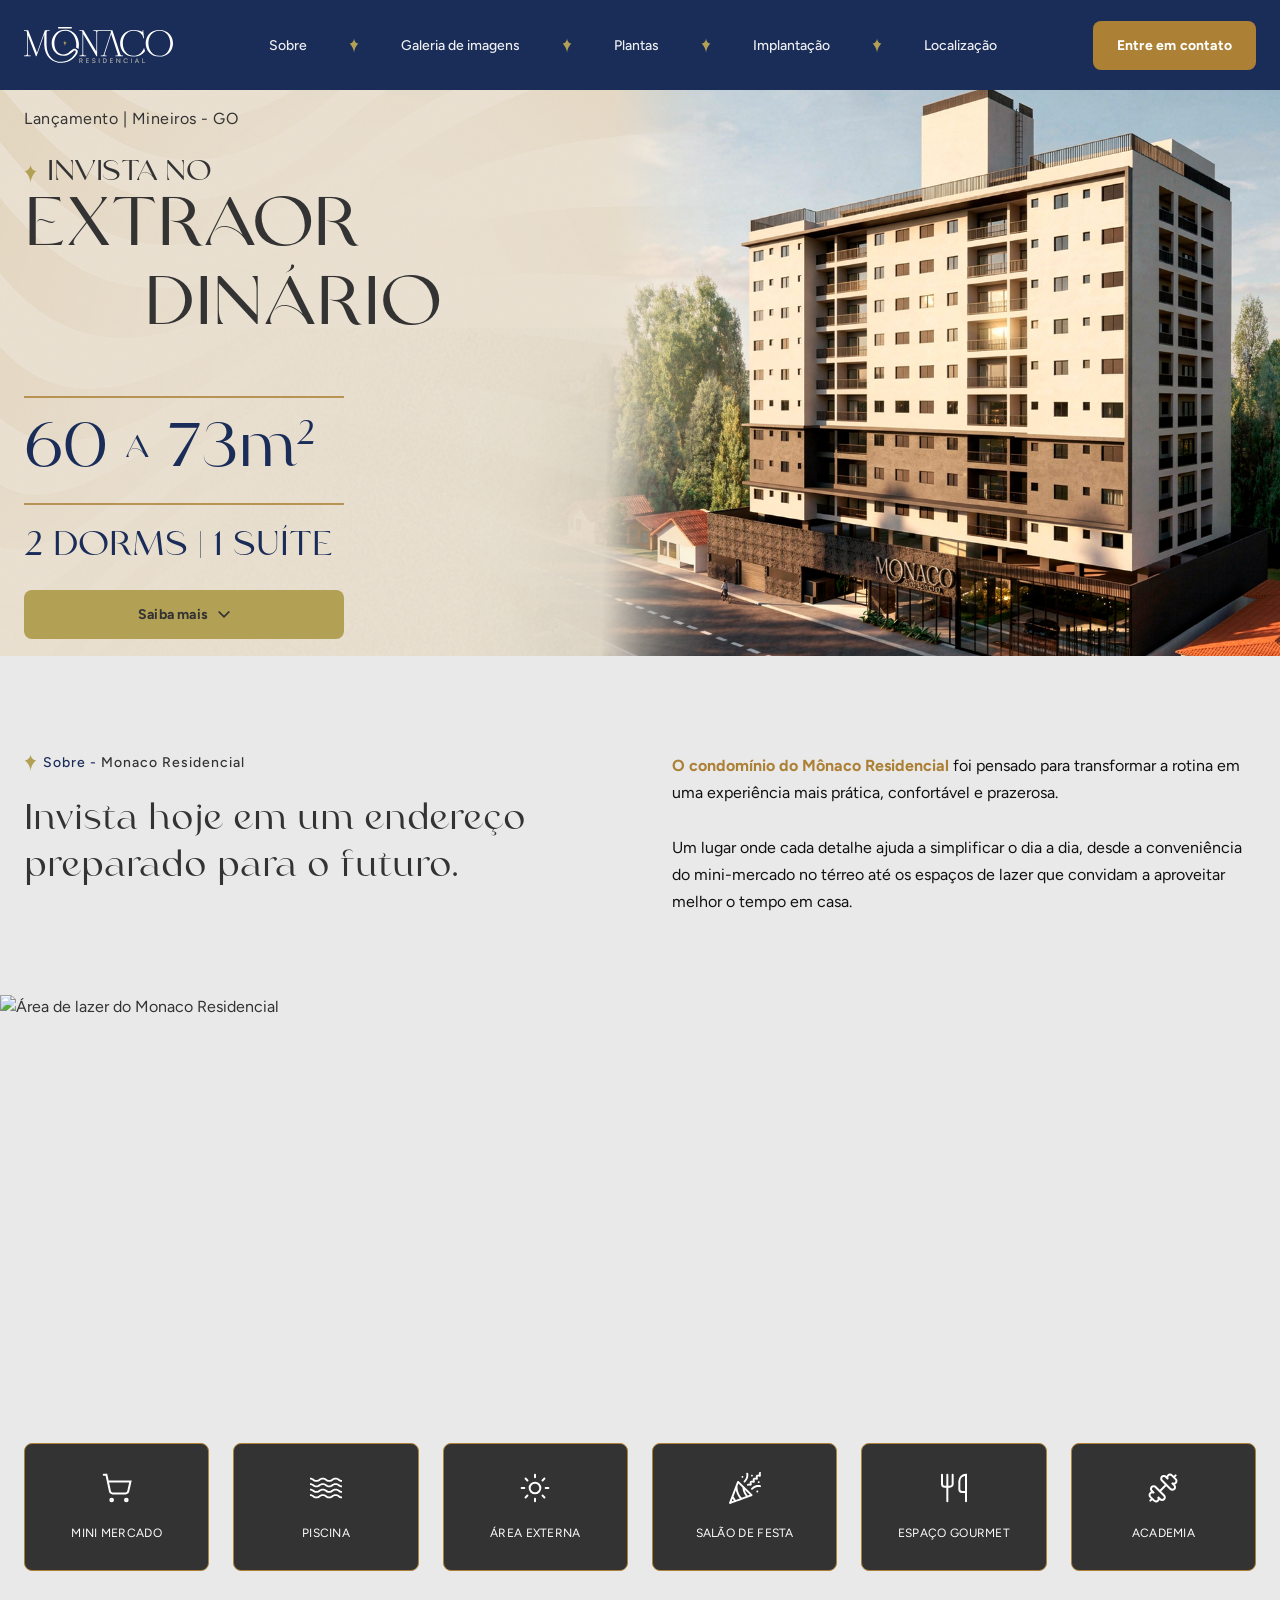
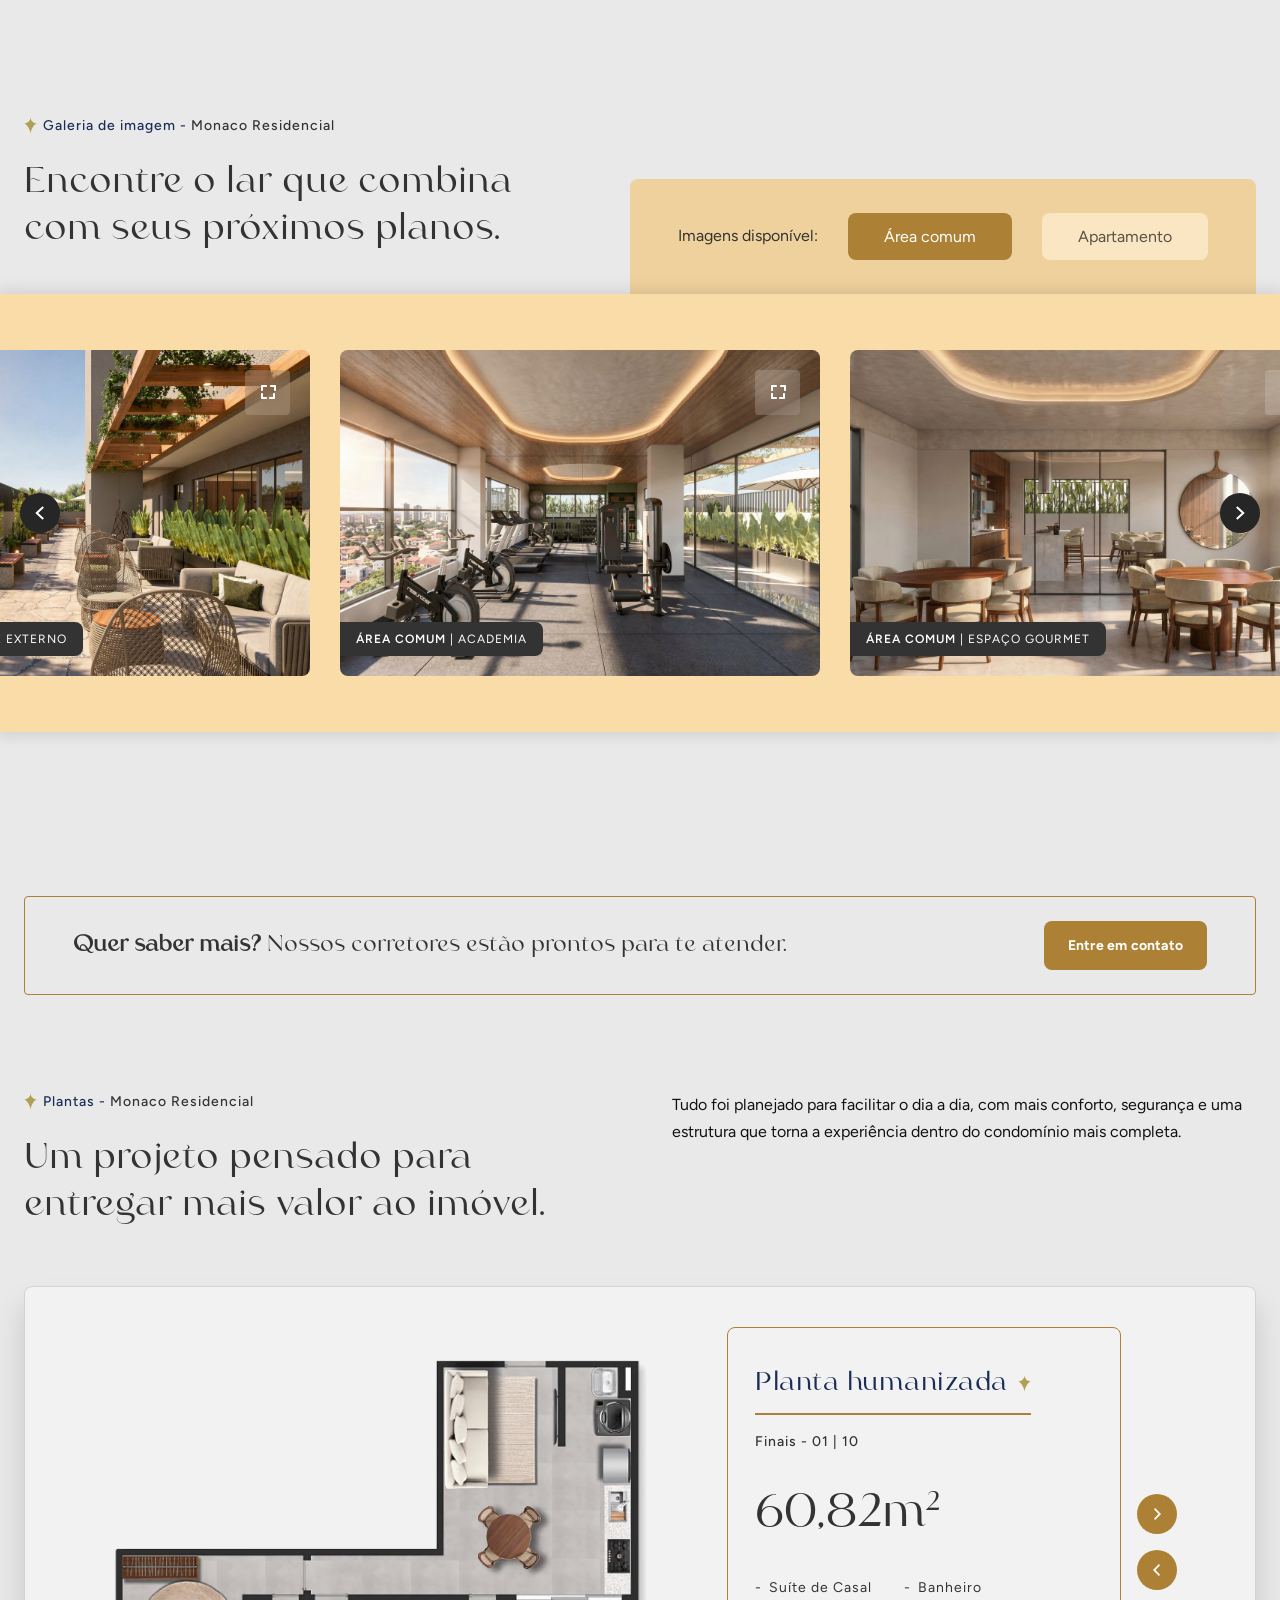
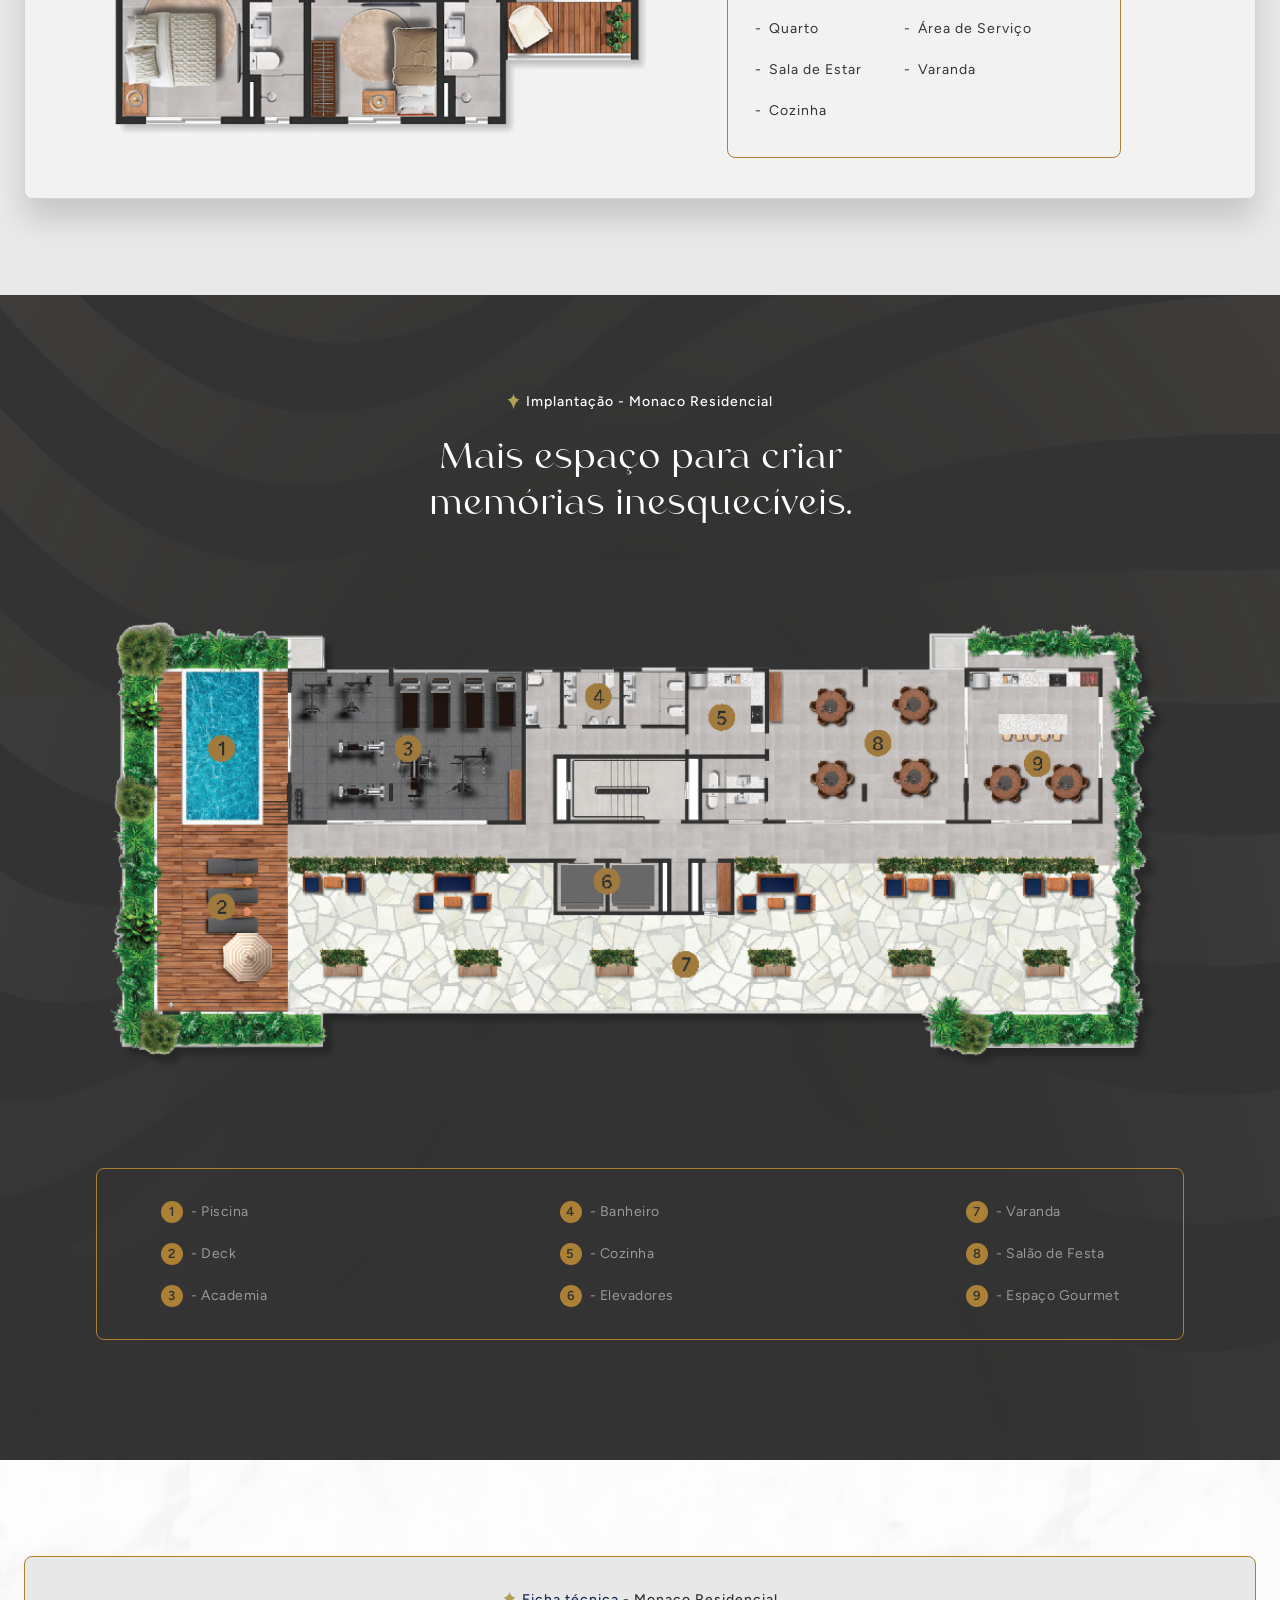
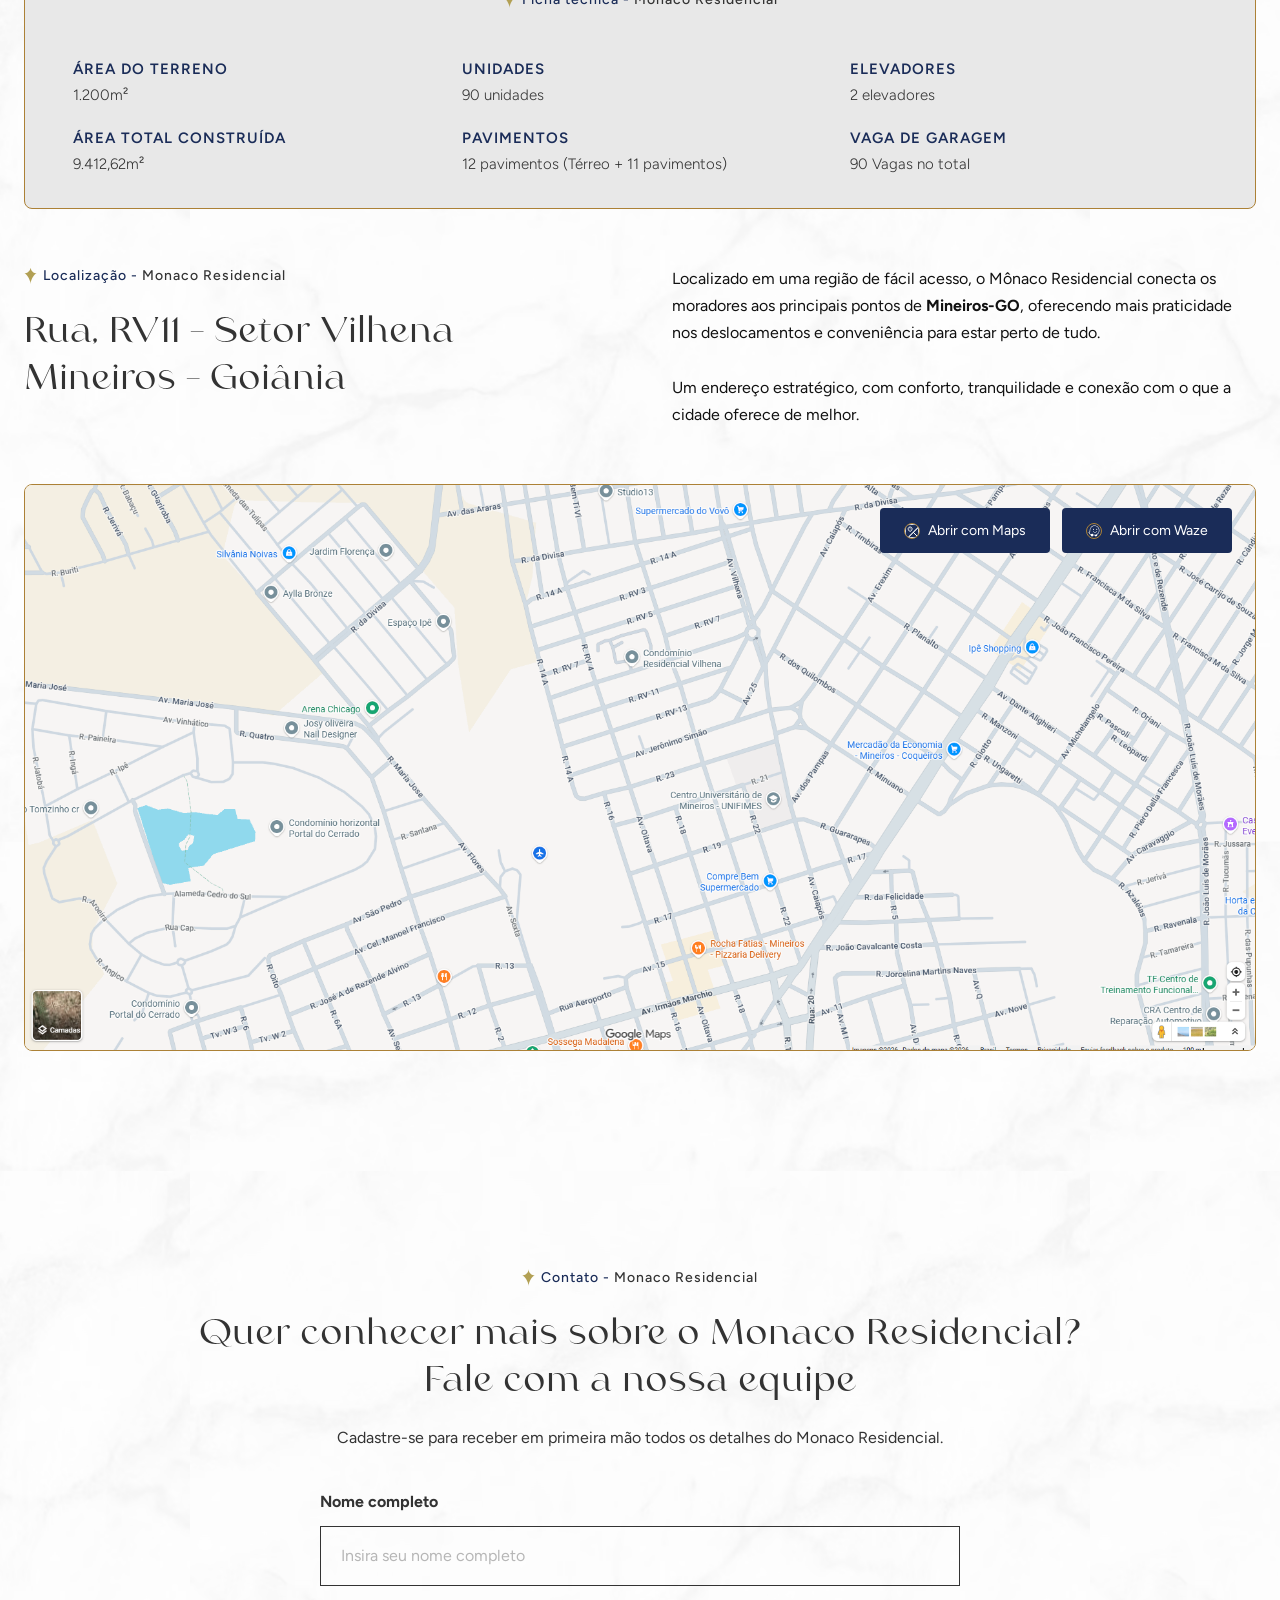
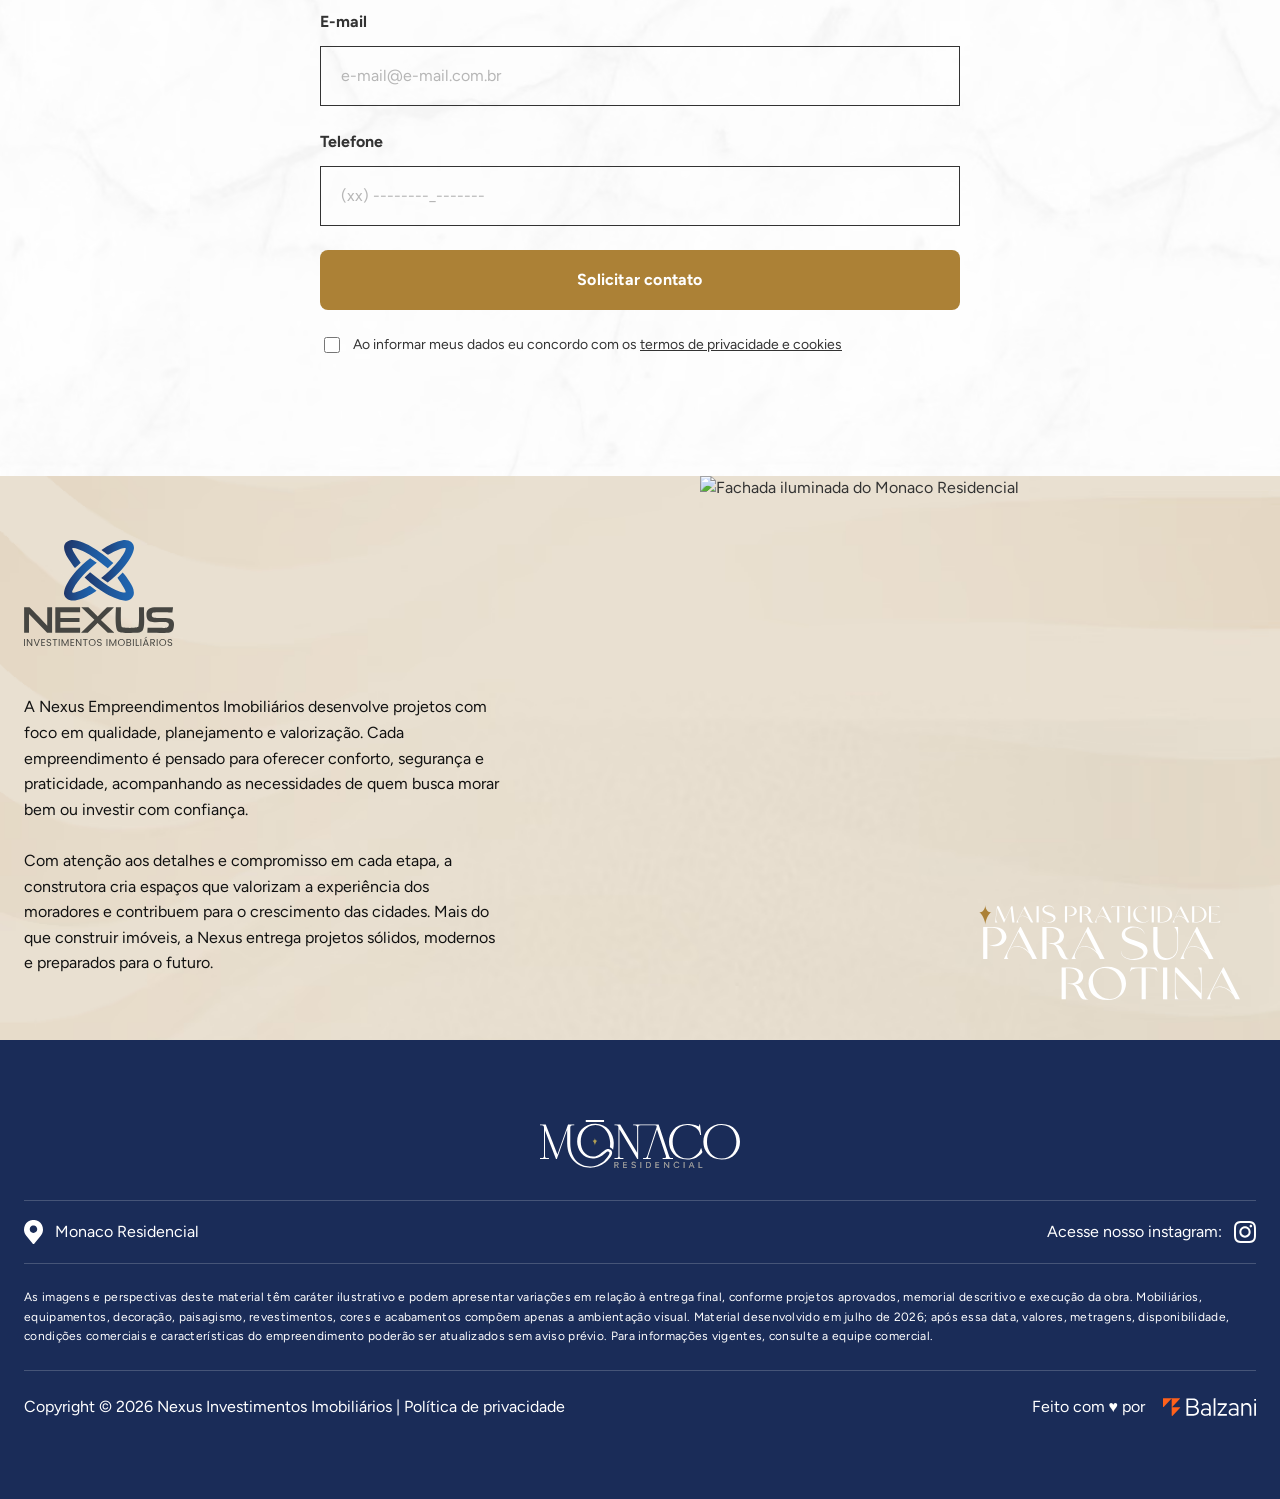
==== commit ae16797a: "Corrige caminho relativo da imagem mobile do hero O redirect /monaco (sem barra) fazia o navegador r" ====
--- a/monaco/index.html
+++ b/monaco/index.html
@@ -45,7 +45,7 @@
 <section class="hero" id="topo">
   <div class="hero__bg">
     <picture>
-      <source media="(max-width: 1024px)" srcset="assets/img/hero-bg-mobile.avif">
+      <source media="(max-width: 1024px)" srcset="/monaco/assets/img/hero-bg-mobile.avif">
       <img class="hero__bg-image" src="/monaco/assets/img/imgNexMonacoLp1.png" alt="Fachada do Monaco Residencial">
     </picture>
   </div>
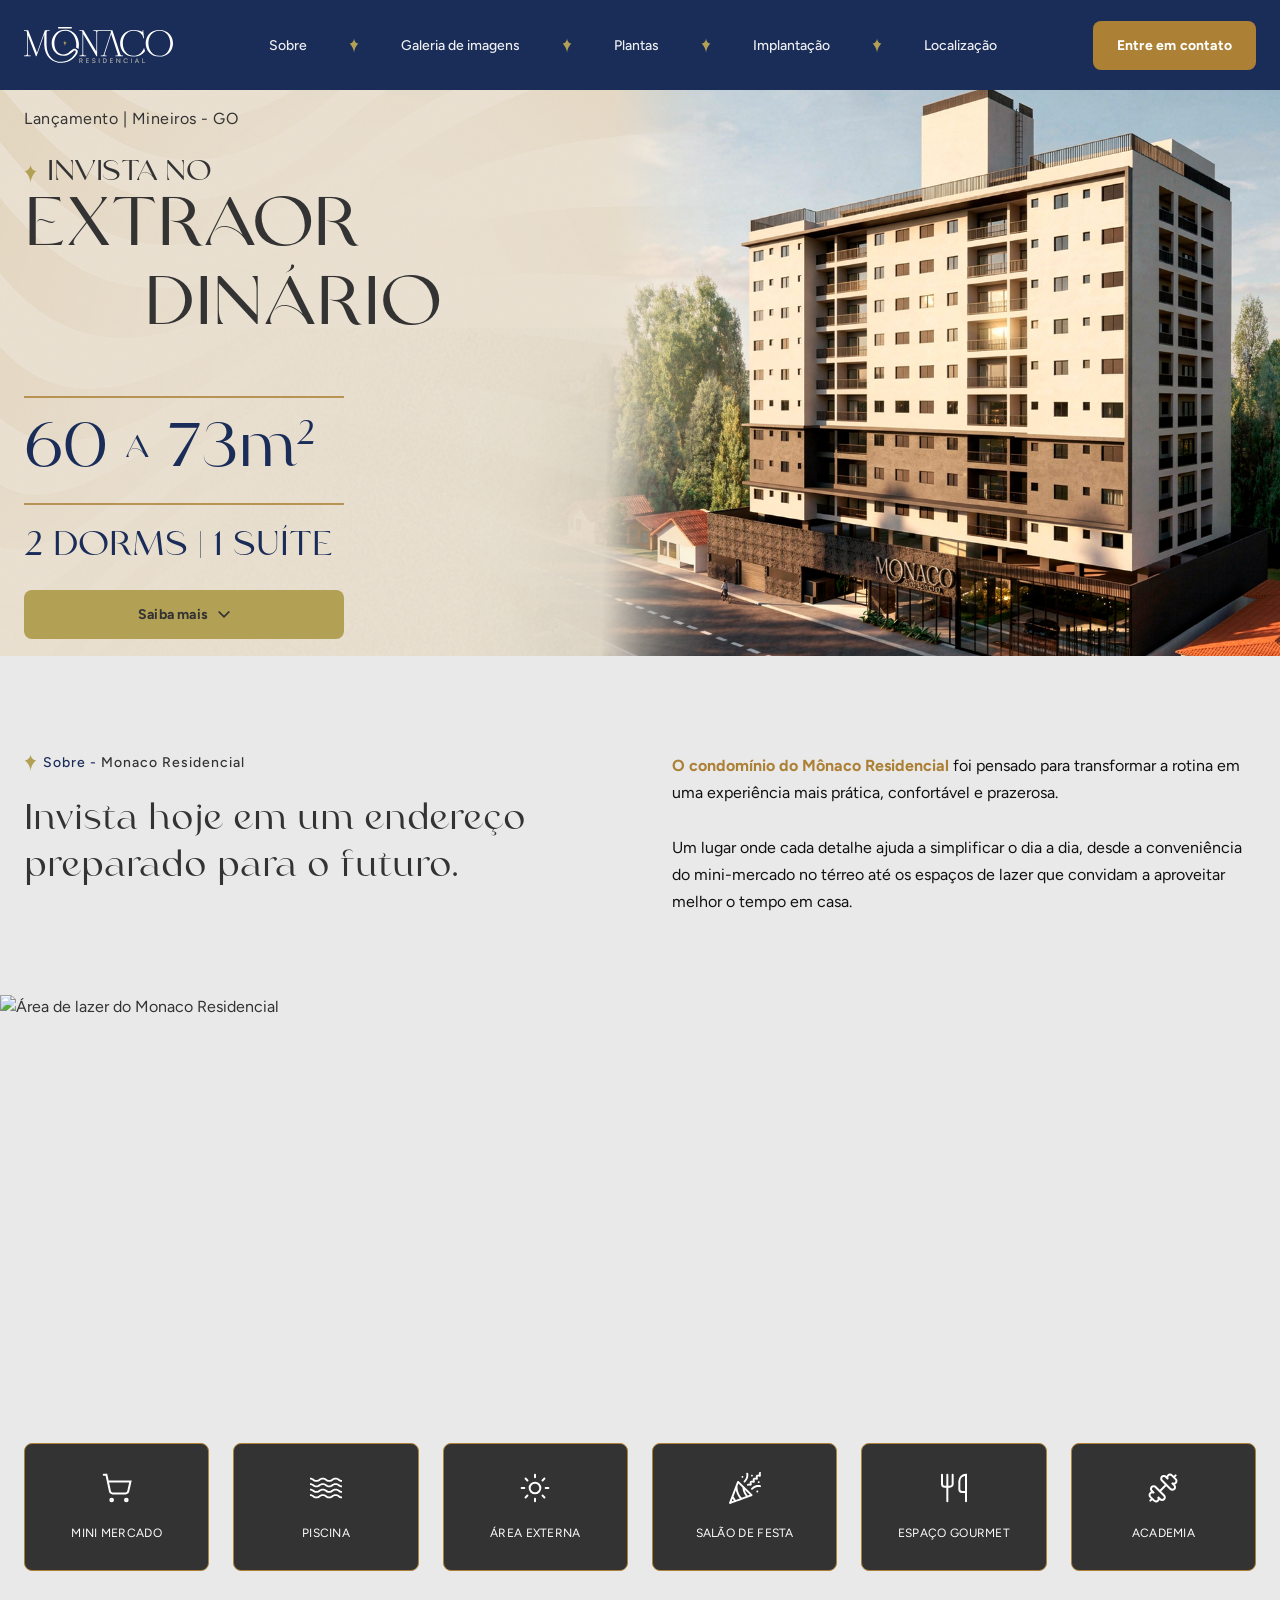
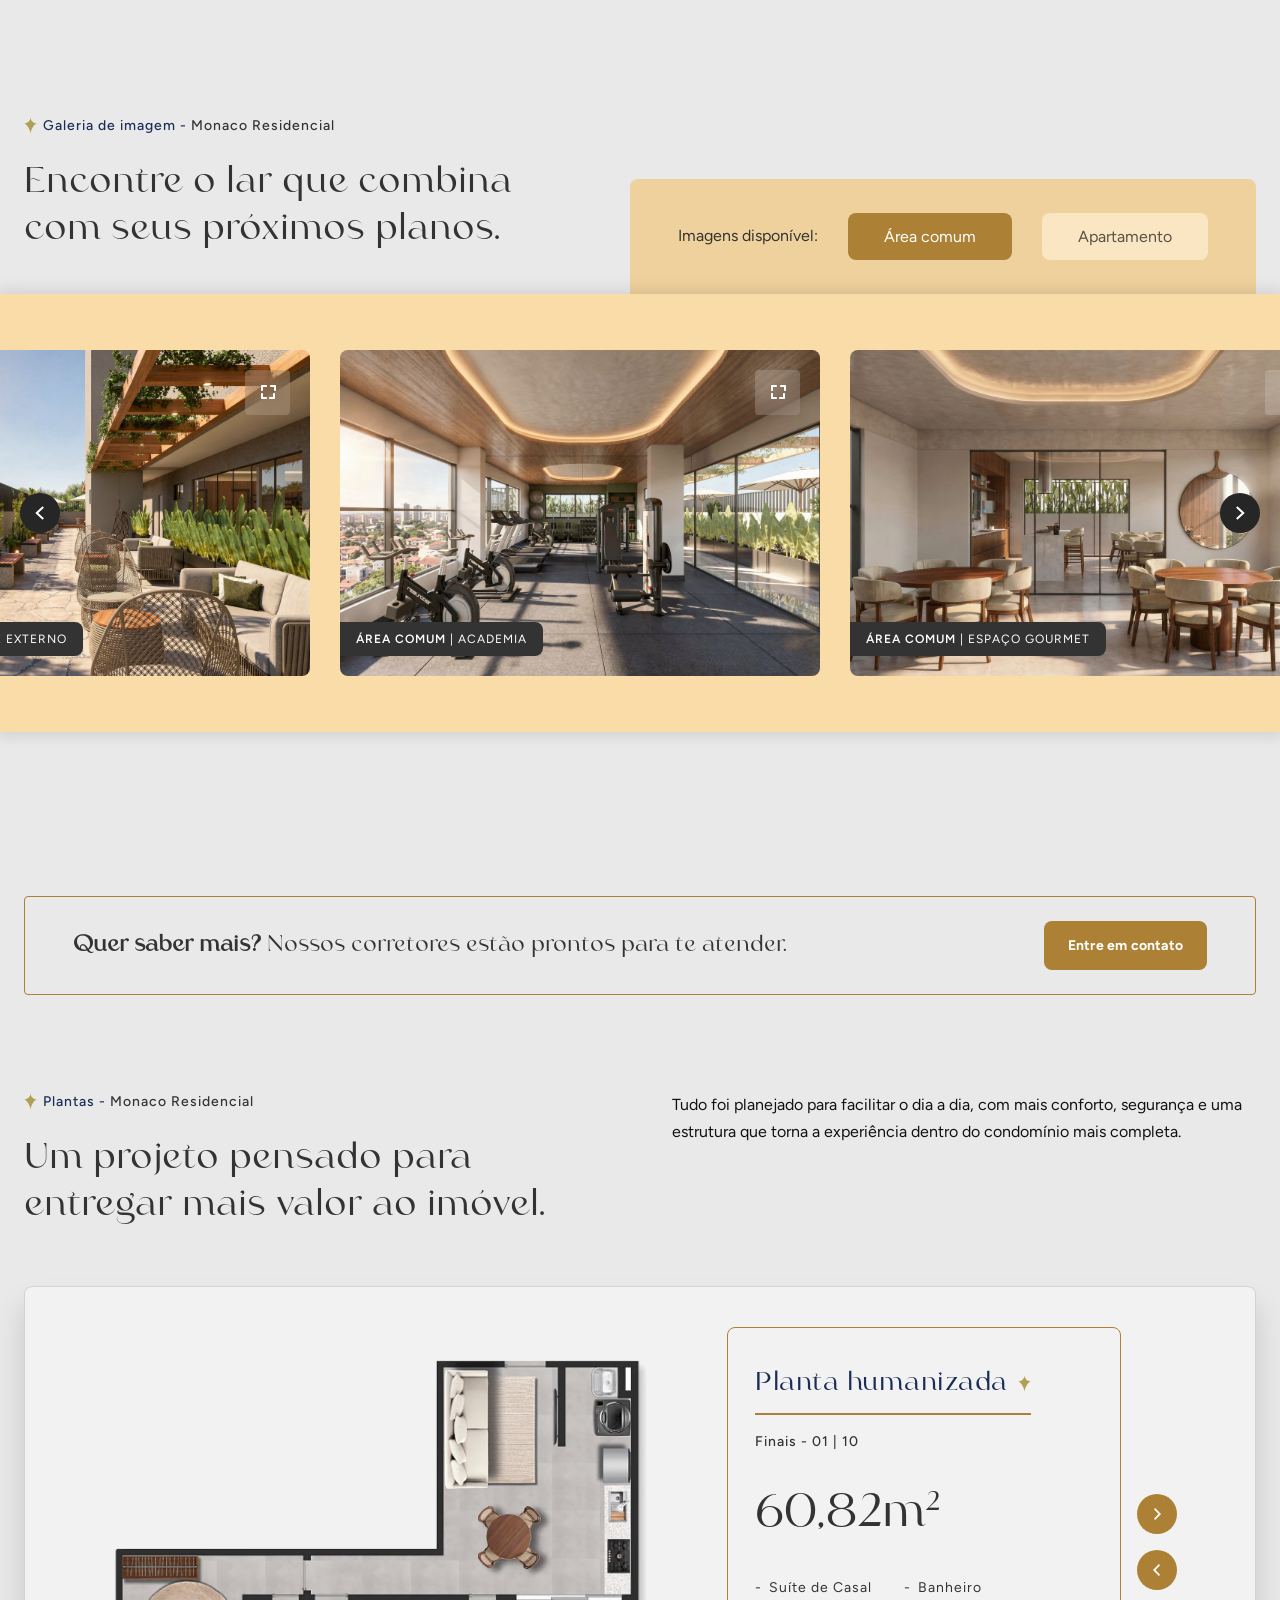
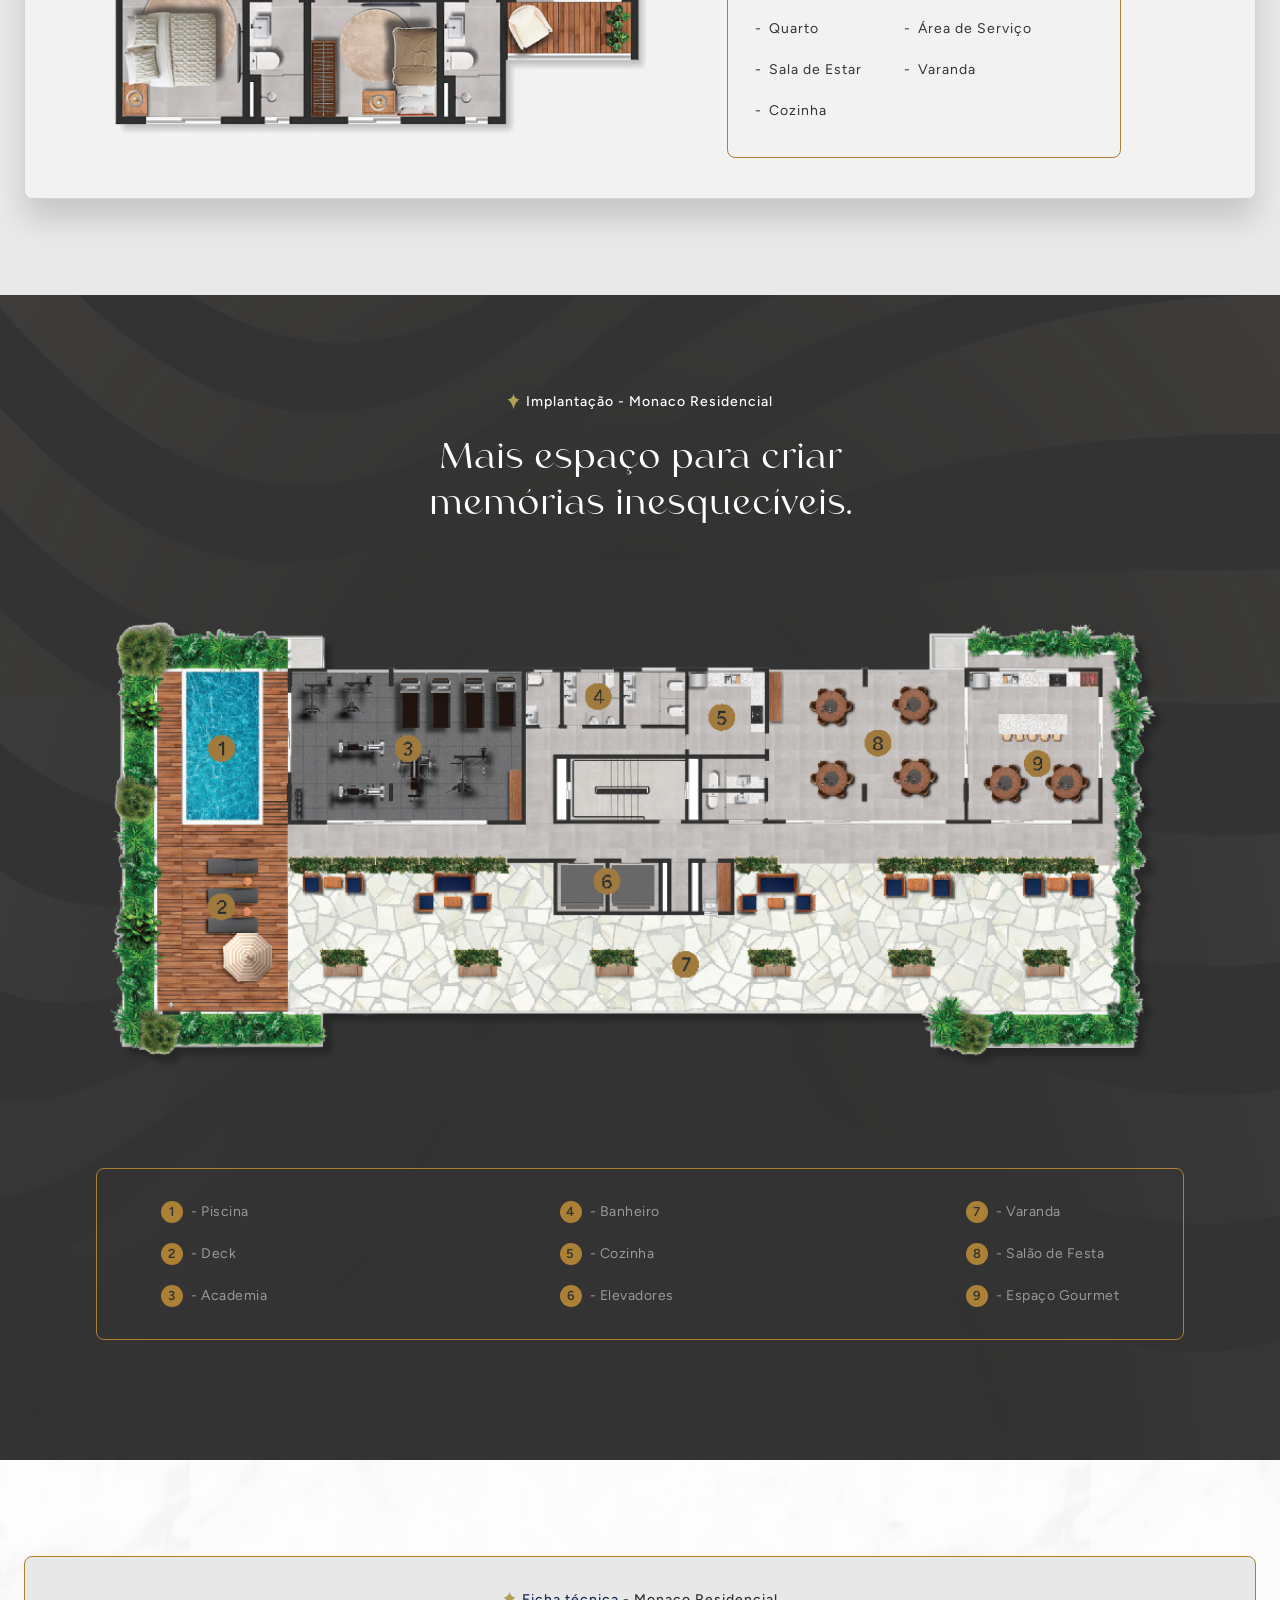
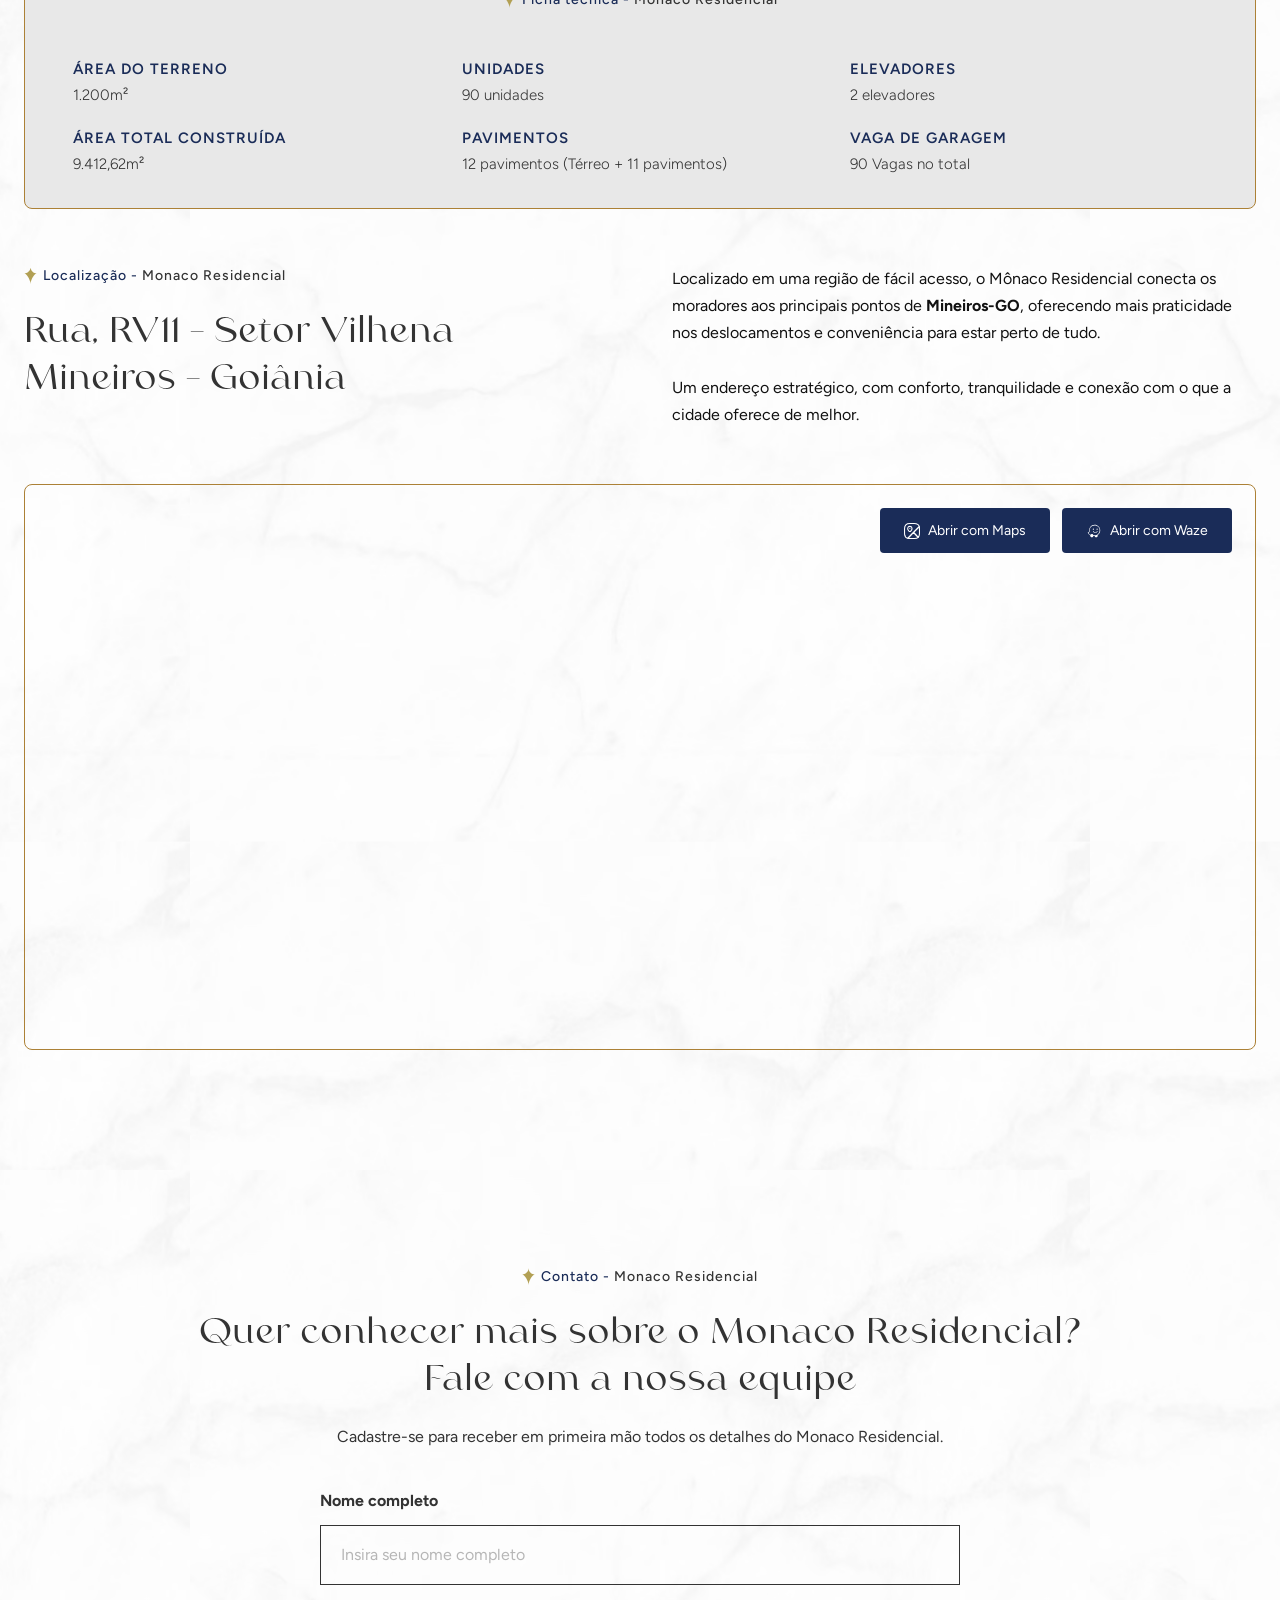
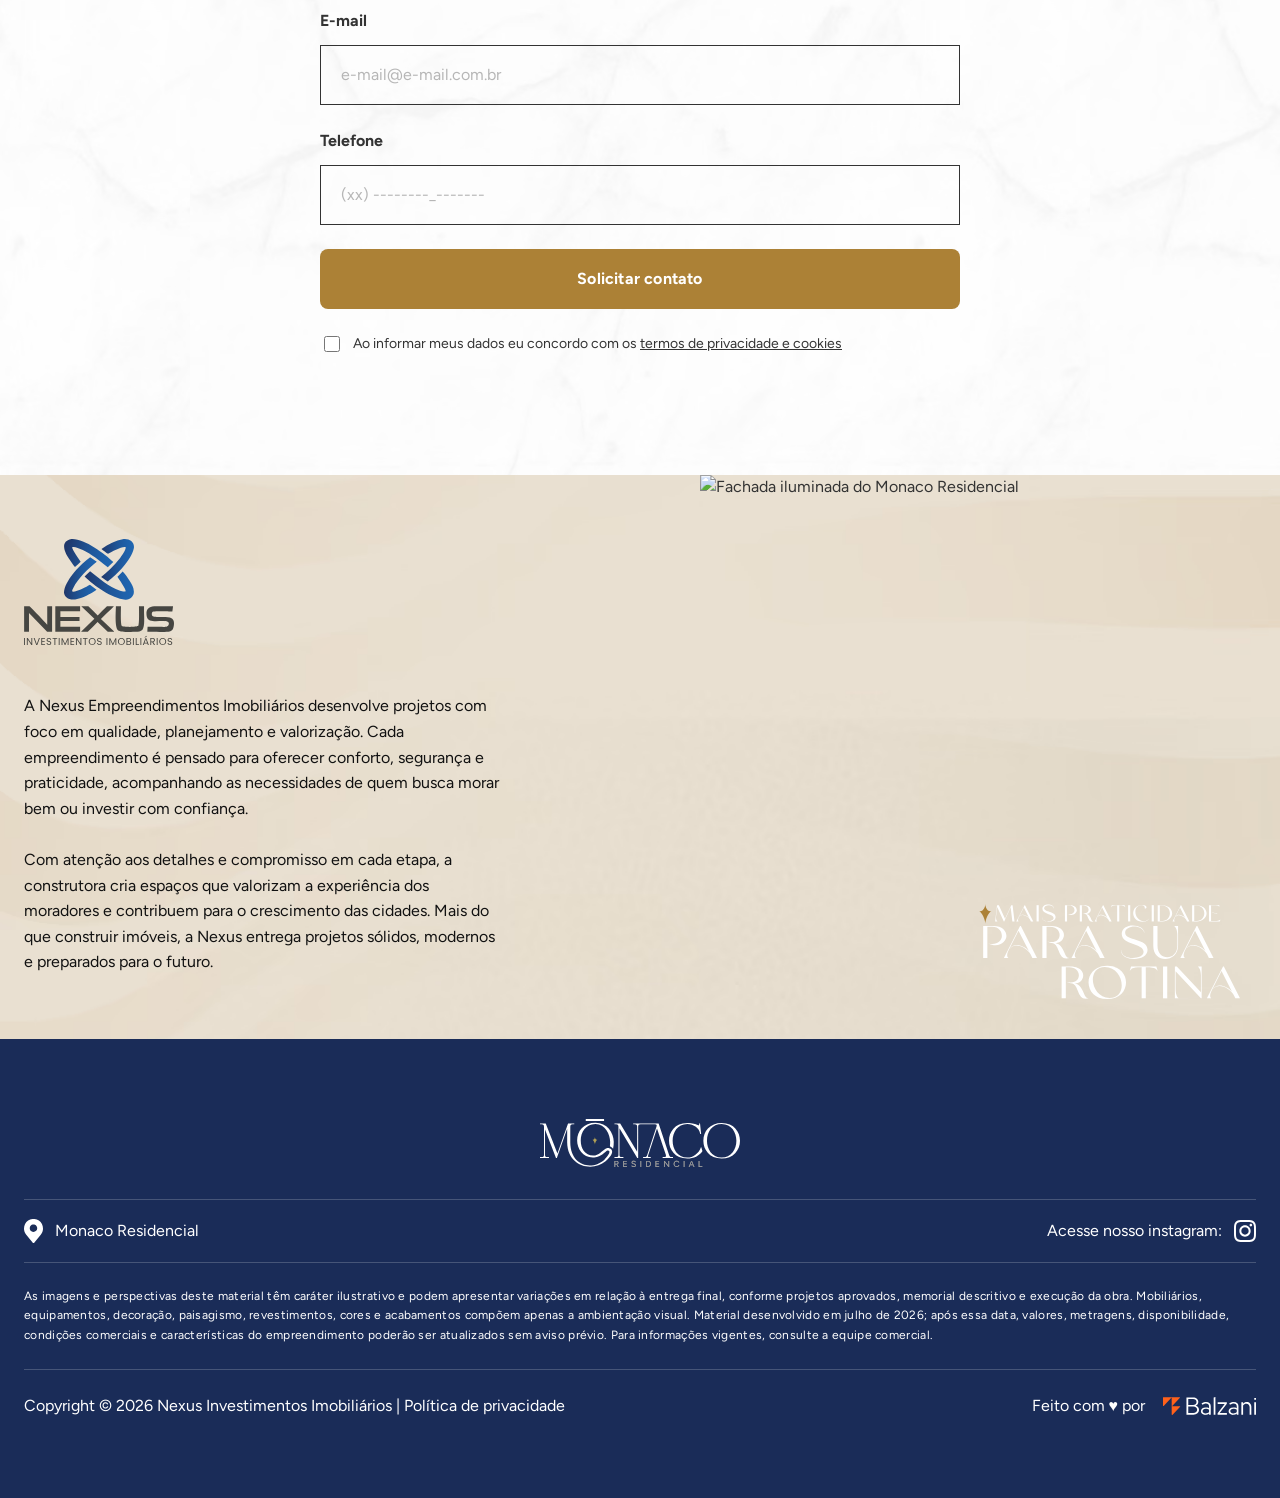
==== commit 3e5f356f: "Corrige galeria, mapa e formulário de contato - Corrige legendas erradas da galeria de apartamentos " ====
--- a/monaco/index.html
+++ b/monaco/index.html
@@ -9,7 +9,7 @@
 <link rel="preconnect" href="https://fonts.googleapis.com">
 <link rel="preconnect" href="https://fonts.gstatic.com" crossorigin>
 <link href="https://fonts.googleapis.com/css2?family=Figtree:ital,wght@0,300;0,400;0,500;0,600;0,700;1,400&display=swap" rel="stylesheet">
-<link rel="stylesheet" href="/monaco/css/style.css?v=1">
+<link rel="stylesheet" href="/monaco/css/style.css?v=2">
 </head>
 <body>
 
@@ -30,10 +30,10 @@
       <a href="#implantacao">Implantação</a>
       <img class="header__sep" src="/monaco/assets/img/imgVector14.svg" alt="" aria-hidden="true">
       <a href="#localizacao">Localização</a>
-      <a href="https://wa.me/5564999692998" target="_blank" rel="noopener" class="btn btn--gold header__nav-cta">Entre em contato</a>
+      <a href="https://wa.me/5564999692998?text=Ol%C3%A1%2C%20gostaria%20de%20mais%20informa%C3%A7%C3%B5es%20sobre%20o%20Residencial%20Monaco" target="_blank" rel="noopener" class="btn btn--gold header__nav-cta">Entre em contato</a>
     </nav>
 
-    <a href="https://wa.me/5564999692998" target="_blank" rel="noopener" class="btn btn--gold header__cta">Entre em contato</a>
+    <a href="https://wa.me/5564999692998?text=Ol%C3%A1%2C%20gostaria%20de%20mais%20informa%C3%A7%C3%B5es%20sobre%20o%20Residencial%20Monaco" target="_blank" rel="noopener" class="btn btn--gold header__cta">Entre em contato</a>
 
     <button class="header__toggle" id="headerToggle" aria-label="Abrir menu" aria-expanded="false">
       <span></span><span></span><span></span>
@@ -66,7 +66,7 @@
       <p class="hero__metragem-size">60 <span>a</span> 73m<sup>2</sup></p>
       <span class="hero__metragem-divider"></span>
       <p class="hero__metragem-rooms">2 Dorms | 1 Suíte</p>
-      <a href="https://wa.me/5564999692998" target="_blank" rel="noopener" class="btn btn--gold-sm hero__metragem-btn">
+      <a href="https://wa.me/5564999692998?text=Ol%C3%A1%2C%20gostaria%20de%20mais%20informa%C3%A7%C3%B5es%20sobre%20o%20Residencial%20Monaco" target="_blank" rel="noopener" class="btn btn--gold-sm hero__metragem-btn">
         Saiba mais
         <img src="/monaco/assets/img/imgVector4.svg" alt="" width="12" height="7">
       </a>
@@ -262,29 +262,29 @@
         </button>
       </div>
       <div class="gallery__card">
-        <img src="/monaco/assets/img/apartamento-quarto-1.avif" alt="Apartamento - Quarto" loading="lazy">
+        <img src="/monaco/assets/img/apartamento-quarto-1.avif" alt="Apartamento - Sala de estar" loading="lazy">
+        <span class="gallery__card-label"><strong>Apartamento</strong> | Sala de estar</span>
+        <button type="button" class="gallery__card-expand" aria-label="Ampliar imagem">
+          <svg viewBox="0 0 448 512" xmlns="http://www.w3.org/2000/svg"><path fill="white" d="M32 32C14.3 32 0 46.3 0 64l0 128c0 17.7 14.3 32 32 32s32-14.3 32-32l0-96 96 0c17.7 0 32-14.3 32-32s-14.3-32-32-32L32 32zM64 320c0-17.7-14.3-32-32-32s-32 14.3-32 32l0 128c0 17.7 14.3 32 32 32l128 0c17.7 0 32-14.3 32-32s-14.3-32-32-32l-96 0 0-96zM320 32c-17.7 0-32 14.3-32 32s14.3 32 32 32l96 0 0 96c0 17.7 14.3 32 32 32s32-14.3 32-32l0-128c0-17.7-14.3-32-32-32L320 32zM448 320c0-17.7-14.3-32-32-32s-32 14.3-32 32l0 96-96 0c-17.7 0-32 14.3-32 32s14.3 32 32 32l128 0c17.7 0 32-14.3 32-32l0-128z"/></svg>
+        </button>
+      </div>
+      <div class="gallery__card">
+        <img src="/monaco/assets/img/apartamento-sala-de-jantar-1.avif" alt="Apartamento - Quarto" loading="lazy">
         <span class="gallery__card-label"><strong>Apartamento</strong> | Quarto</span>
         <button type="button" class="gallery__card-expand" aria-label="Ampliar imagem">
           <svg viewBox="0 0 448 512" xmlns="http://www.w3.org/2000/svg"><path fill="white" d="M32 32C14.3 32 0 46.3 0 64l0 128c0 17.7 14.3 32 32 32s32-14.3 32-32l0-96 96 0c17.7 0 32-14.3 32-32s-14.3-32-32-32L32 32zM64 320c0-17.7-14.3-32-32-32s-32 14.3-32 32l0 128c0 17.7 14.3 32 32 32l128 0c17.7 0 32-14.3 32-32s-14.3-32-32-32l-96 0 0-96zM320 32c-17.7 0-32 14.3-32 32s14.3 32 32 32l96 0 0 96c0 17.7 14.3 32 32 32s32-14.3 32-32l0-128c0-17.7-14.3-32-32-32L320 32zM448 320c0-17.7-14.3-32-32-32s-32 14.3-32 32l0 96-96 0c-17.7 0-32 14.3-32 32s14.3 32 32 32l128 0c17.7 0 32-14.3 32-32l0-128z"/></svg>
         </button>
       </div>
       <div class="gallery__card">
-        <img src="/monaco/assets/img/apartamento-sala-de-jantar-1.avif" alt="Apartamento - Sala de jantar" loading="lazy">
-        <span class="gallery__card-label"><strong>Apartamento</strong> | Sala de jantar</span>
-        <button type="button" class="gallery__card-expand" aria-label="Ampliar imagem">
-          <svg viewBox="0 0 448 512" xmlns="http://www.w3.org/2000/svg"><path fill="white" d="M32 32C14.3 32 0 46.3 0 64l0 128c0 17.7 14.3 32 32 32s32-14.3 32-32l0-96 96 0c17.7 0 32-14.3 32-32s-14.3-32-32-32L32 32zM64 320c0-17.7-14.3-32-32-32s-32 14.3-32 32l0 128c0 17.7 14.3 32 32 32l128 0c17.7 0 32-14.3 32-32s-14.3-32-32-32l-96 0 0-96zM320 32c-17.7 0-32 14.3-32 32s14.3 32 32 32l96 0 0 96c0 17.7 14.3 32 32 32s32-14.3 32-32l0-128c0-17.7-14.3-32-32-32L320 32zM448 320c0-17.7-14.3-32-32-32s-32 14.3-32 32l0 96-96 0c-17.7 0-32 14.3-32 32s14.3 32 32 32l128 0c17.7 0 32-14.3 32-32l0-128z"/></svg>
-        </button>
-      </div>
-      <div class="gallery__card">
-        <img src="/monaco/assets/img/apartamento-cozinha-3.avif" alt="Apartamento - Cozinha gourmet" loading="lazy">
-        <span class="gallery__card-label"><strong>Apartamento</strong> | Cozinha gourmet</span>
-        <button type="button" class="gallery__card-expand" aria-label="Ampliar imagem">
-          <svg viewBox="0 0 448 512" xmlns="http://www.w3.org/2000/svg"><path fill="white" d="M32 32C14.3 32 0 46.3 0 64l0 128c0 17.7 14.3 32 32 32s32-14.3 32-32l0-96 96 0c17.7 0 32-14.3 32-32s-14.3-32-32-32L32 32zM64 320c0-17.7-14.3-32-32-32s-32 14.3-32 32l0 128c0 17.7 14.3 32 32 32l128 0c17.7 0 32-14.3 32-32s-14.3-32-32-32l-96 0 0-96zM320 32c-17.7 0-32 14.3-32 32s14.3 32 32 32l96 0 0 96c0 17.7 14.3 32 32 32s32-14.3 32-32l0-128c0-17.7-14.3-32-32-32L320 32zM448 320c0-17.7-14.3-32-32-32s-32 14.3-32 32l0 96-96 0c-17.7 0-32 14.3-32 32s14.3 32 32 32l128 0c17.7 0 32-14.3 32-32l0-128z"/></svg>
-        </button>
-      </div>
-      <div class="gallery__card">
-        <img src="/monaco/assets/img/apartamento-banheiro-1.avif" alt="Apartamento - Banheiro" loading="lazy">
-        <span class="gallery__card-label"><strong>Apartamento</strong> | Banheiro</span>
+        <img src="/monaco/assets/img/apartamento-cozinha-3.avif" alt="Apartamento - Cozinha integrada" loading="lazy">
+        <span class="gallery__card-label"><strong>Apartamento</strong> | Cozinha integrada</span>
+        <button type="button" class="gallery__card-expand" aria-label="Ampliar imagem">
+          <svg viewBox="0 0 448 512" xmlns="http://www.w3.org/2000/svg"><path fill="white" d="M32 32C14.3 32 0 46.3 0 64l0 128c0 17.7 14.3 32 32 32s32-14.3 32-32l0-96 96 0c17.7 0 32-14.3 32-32s-14.3-32-32-32L32 32zM64 320c0-17.7-14.3-32-32-32s-32 14.3-32 32l0 128c0 17.7 14.3 32 32 32l128 0c17.7 0 32-14.3 32-32s-14.3-32-32-32l-96 0 0-96zM320 32c-17.7 0-32 14.3-32 32s14.3 32 32 32l96 0 0 96c0 17.7 14.3 32 32 32s32-14.3 32-32l0-128c0-17.7-14.3-32-32-32L320 32zM448 320c0-17.7-14.3-32-32-32s-32 14.3-32 32l0 96-96 0c-17.7 0-32 14.3-32 32s14.3 32 32 32l128 0c17.7 0 32-14.3 32-32l0-128z"/></svg>
+        </button>
+      </div>
+      <div class="gallery__card">
+        <img src="/monaco/assets/img/apartamento-banheiro-1.avif" alt="Apartamento - Sala integrada" loading="lazy">
+        <span class="gallery__card-label"><strong>Apartamento</strong> | Sala integrada</span>
         <button type="button" class="gallery__card-expand" aria-label="Ampliar imagem">
           <svg viewBox="0 0 448 512" xmlns="http://www.w3.org/2000/svg"><path fill="white" d="M32 32C14.3 32 0 46.3 0 64l0 128c0 17.7 14.3 32 32 32s32-14.3 32-32l0-96 96 0c17.7 0 32-14.3 32-32s-14.3-32-32-32L32 32zM64 320c0-17.7-14.3-32-32-32s-32 14.3-32 32l0 128c0 17.7 14.3 32 32 32l128 0c17.7 0 32-14.3 32-32s-14.3-32-32-32l-96 0 0-96zM320 32c-17.7 0-32 14.3-32 32s14.3 32 32 32l96 0 0 96c0 17.7 14.3 32 32 32s32-14.3 32-32l0-128c0-17.7-14.3-32-32-32L320 32zM448 320c0-17.7-14.3-32-32-32s-32 14.3-32 32l0 96-96 0c-17.7 0-32 14.3-32 32s14.3 32 32 32l128 0c17.7 0 32-14.3 32-32l0-128z"/></svg>
         </button>
@@ -321,7 +321,7 @@
     <p class="cta-brokers__text">
       <strong>Quer saber mais?</strong> Nossos corretores estão prontos para te atender.
     </p>
-    <a href="https://wa.me/5564999692998" target="_blank" rel="noopener" class="btn btn--gold cta-brokers__btn">Entre em contato</a>
+    <a href="https://wa.me/5564999692998?text=Ol%C3%A1%2C%20gostaria%20de%20mais%20informa%C3%A7%C3%B5es%20sobre%20o%20Residencial%20Monaco" target="_blank" rel="noopener" class="btn btn--gold cta-brokers__btn">Entre em contato</a>
   </div>
 </section>
 
@@ -482,13 +482,13 @@
   </div>
 
   <div class="location__map">
-    <img src="/monaco/assets/img/imgCapturaDeTela202606251845271.png" alt="Mapa de localização do Monaco Residencial">
+    <iframe class="location__map-frame" src="https://www.google.com/maps?q=Rua+RV11,+Setor+Vilhena,+Mineiros+-+GO&output=embed" title="Mapa de localização do Monaco Residencial" loading="lazy" referrerpolicy="no-referrer-when-downgrade"></iframe>
     <div class="location__map-actions">
-      <a href="#" class="location__map-btn" target="_blank" rel="noopener">
+      <a href="https://www.google.com/maps/search/?api=1&query=Rua+RV11+Setor+Vilhena+Mineiros+GO" class="location__map-btn" target="_blank" rel="noopener">
         <img src="/monaco/assets/img/imgGroup2.svg" alt="" aria-hidden="true">
         Abrir com Maps
       </a>
-      <a href="#" class="location__map-btn" target="_blank" rel="noopener">
+      <a href="https://waze.com/ul?q=Rua%20RV11%20Setor%20Vilhena%20Mineiros%20GO&navigate=yes" class="location__map-btn" target="_blank" rel="noopener">
         <img src="/monaco/assets/img/imgFrame37770.svg" alt="" aria-hidden="true">
         Abrir com Waze
       </a>
--- a/monaco/css/style.css
+++ b/monaco/css/style.css
@@ -1056,9 +1056,9 @@
   margin: 0 auto;
 }
 
-.location__map img {
-  width: 100%;
-  height: auto;
+.location__map-frame {
+  width: 100%;
+  aspect-ratio: 1905 / 875;
   border: 1px solid var(--color-ouro);
   border-radius: 8px;
   display: block;
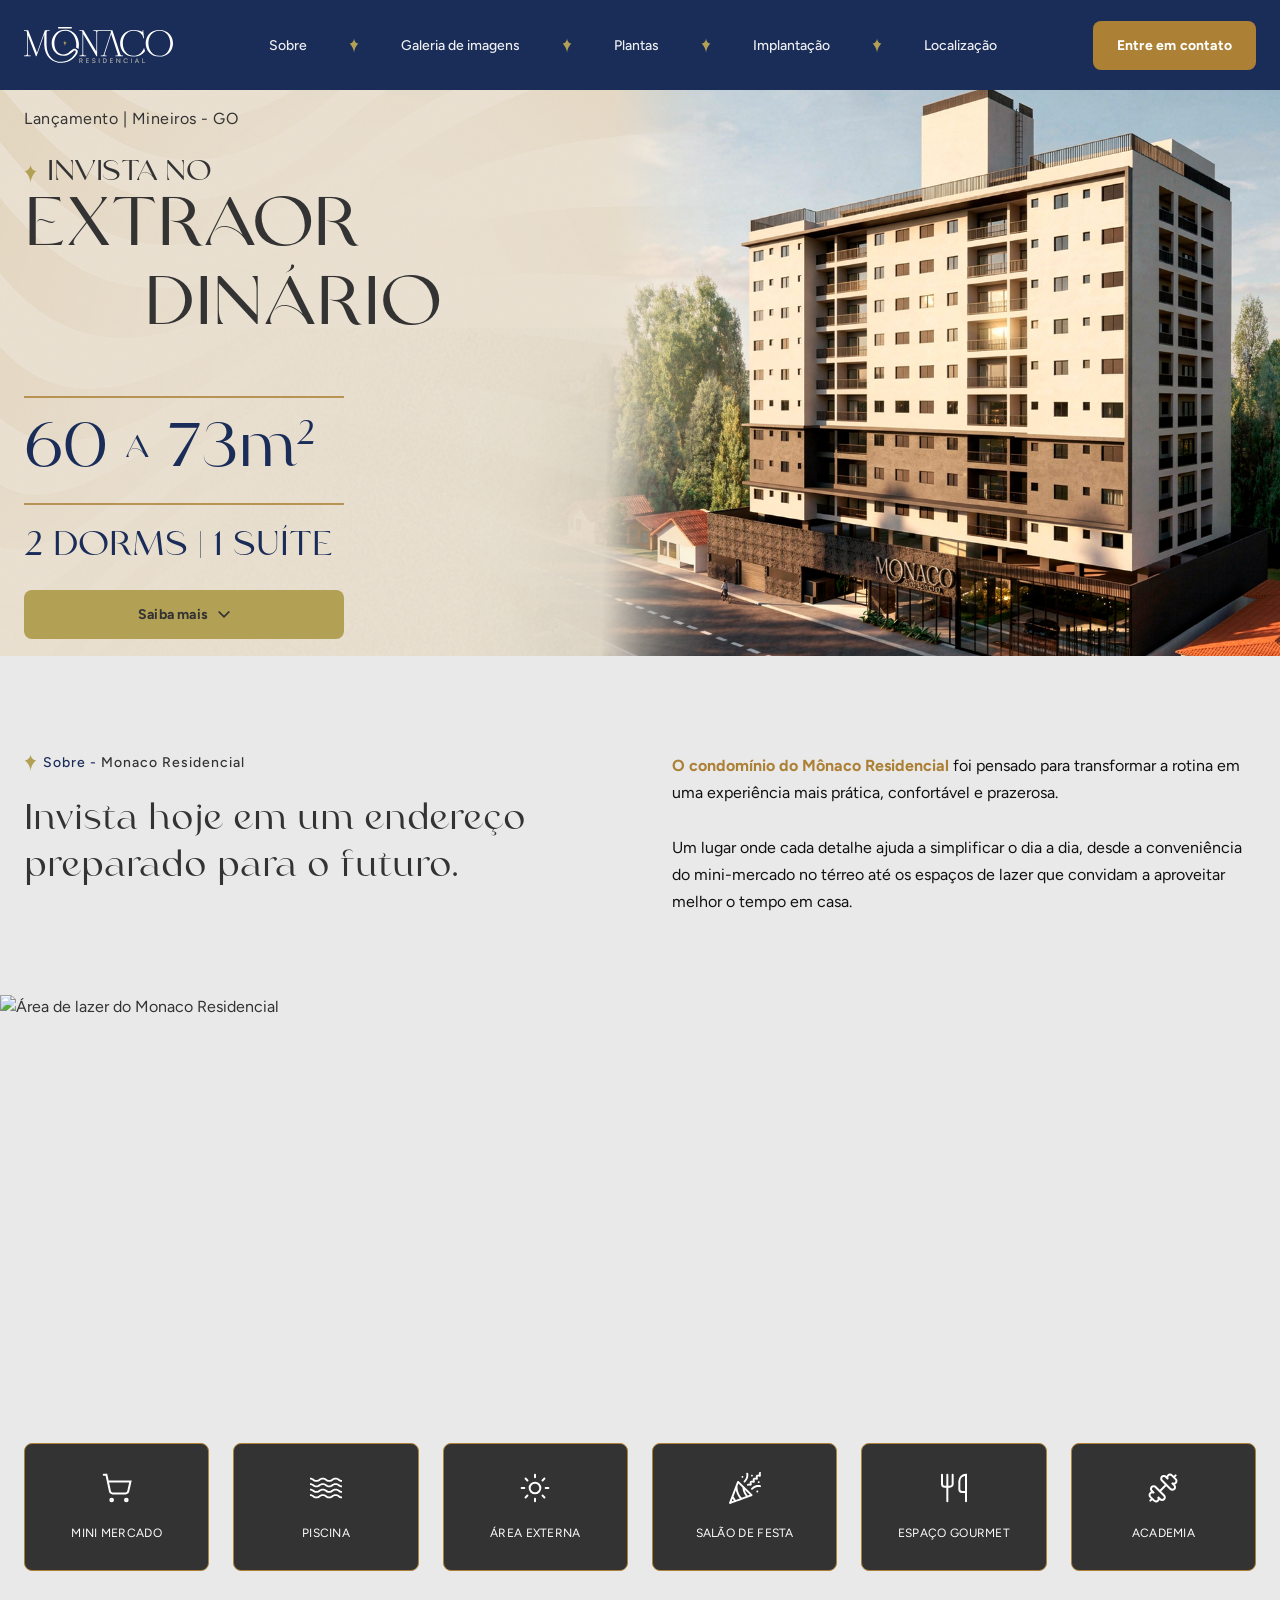
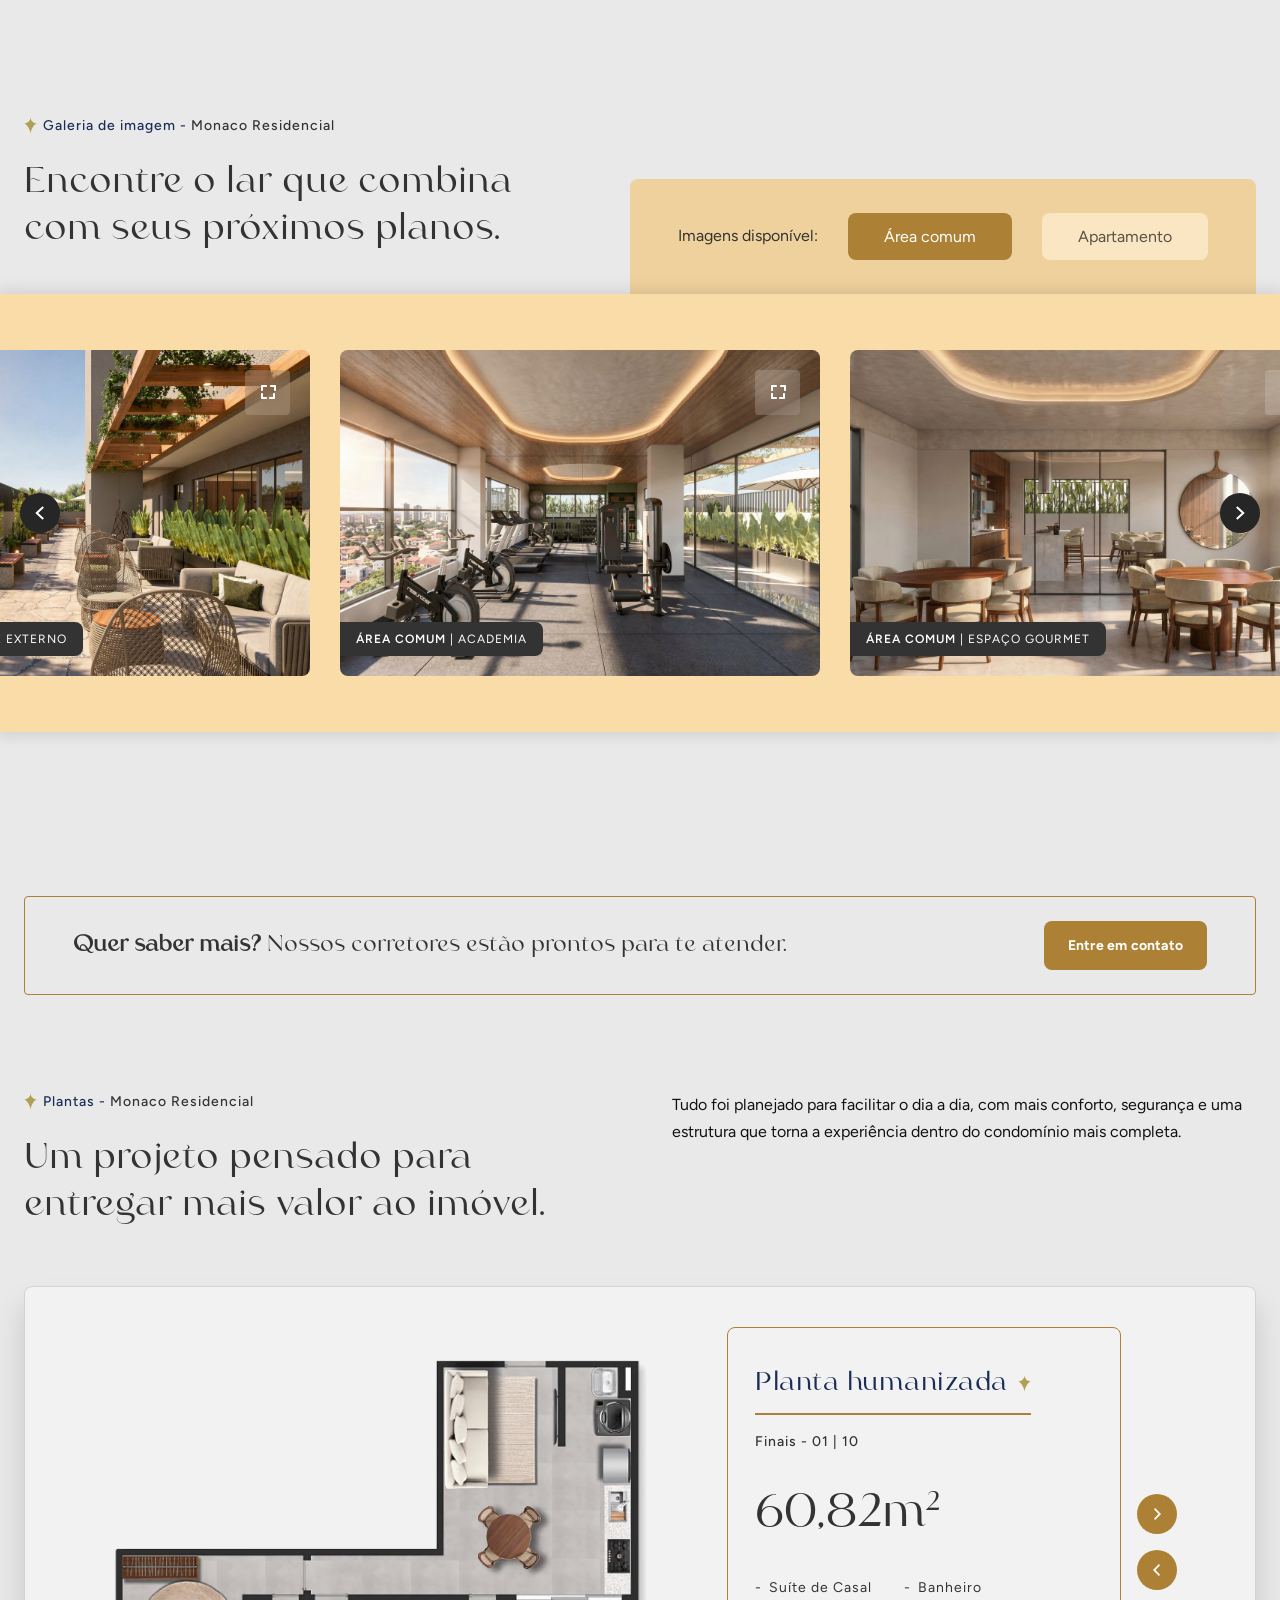
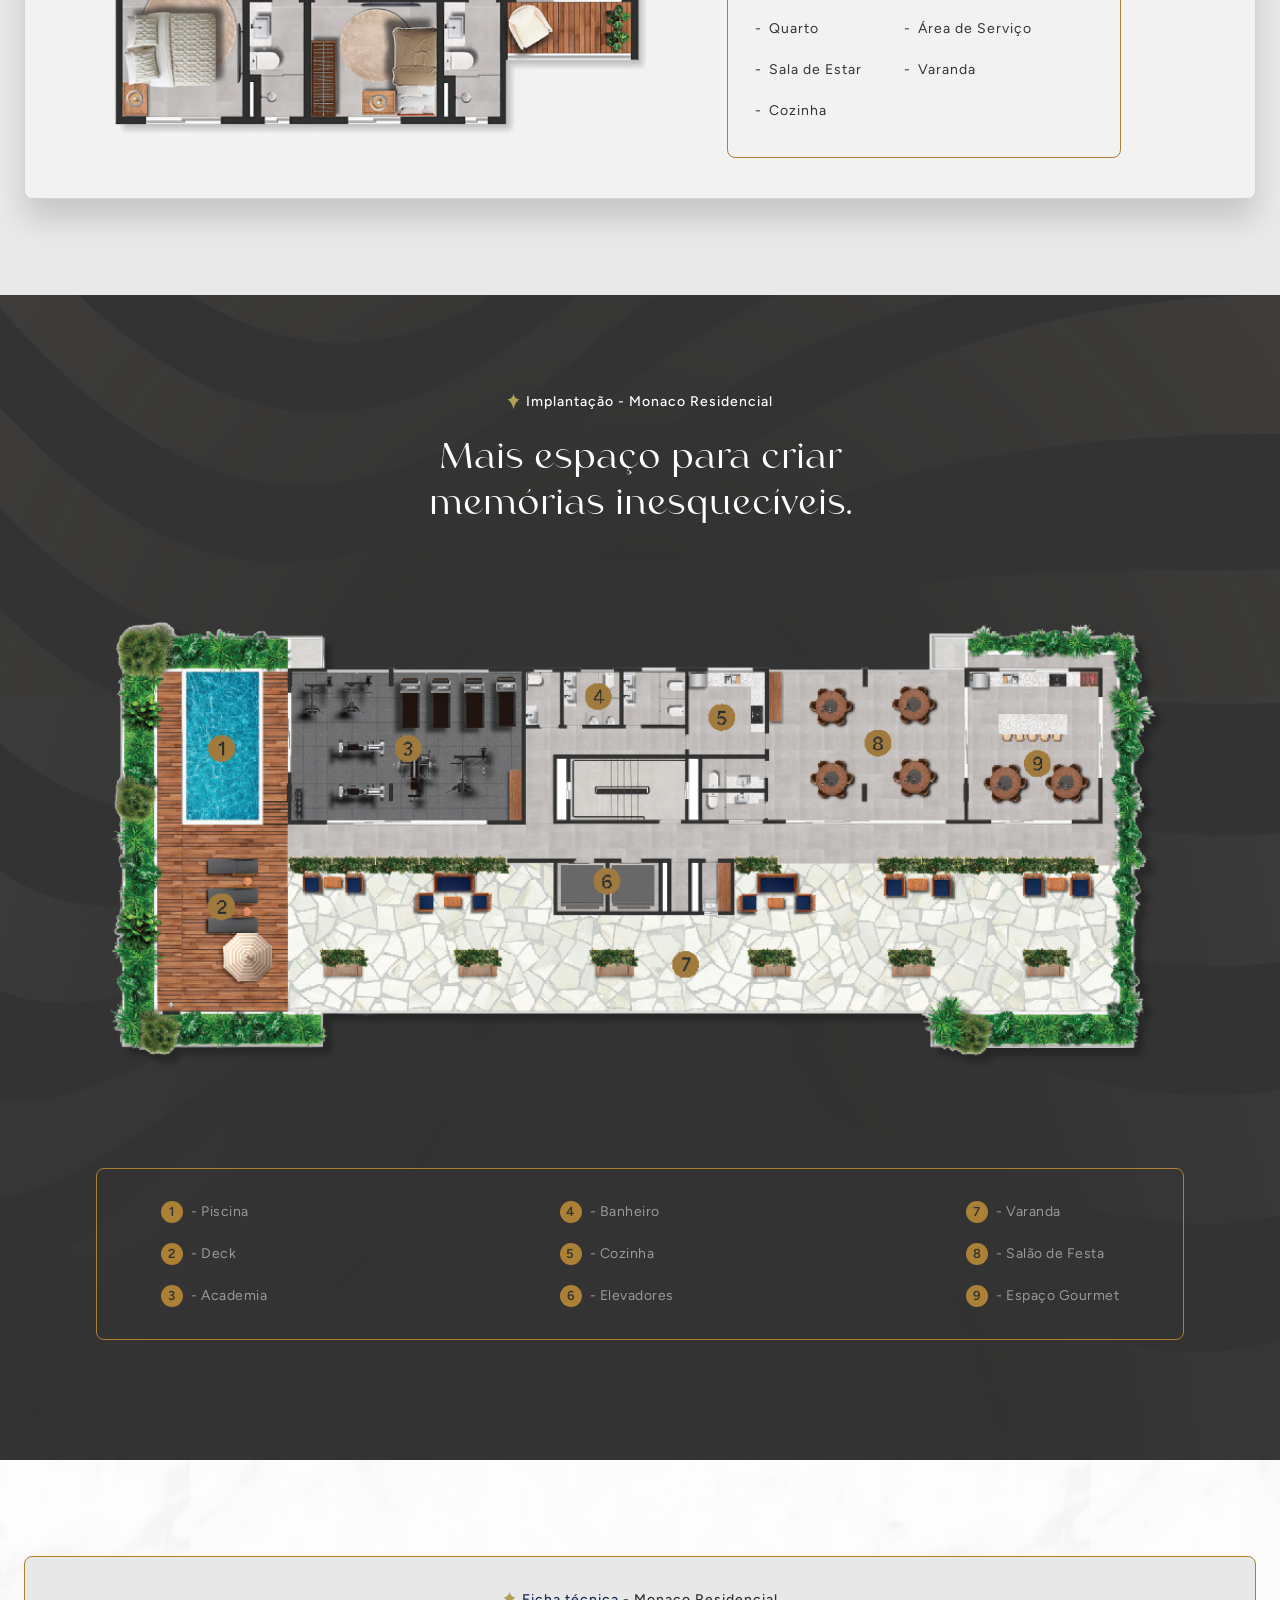
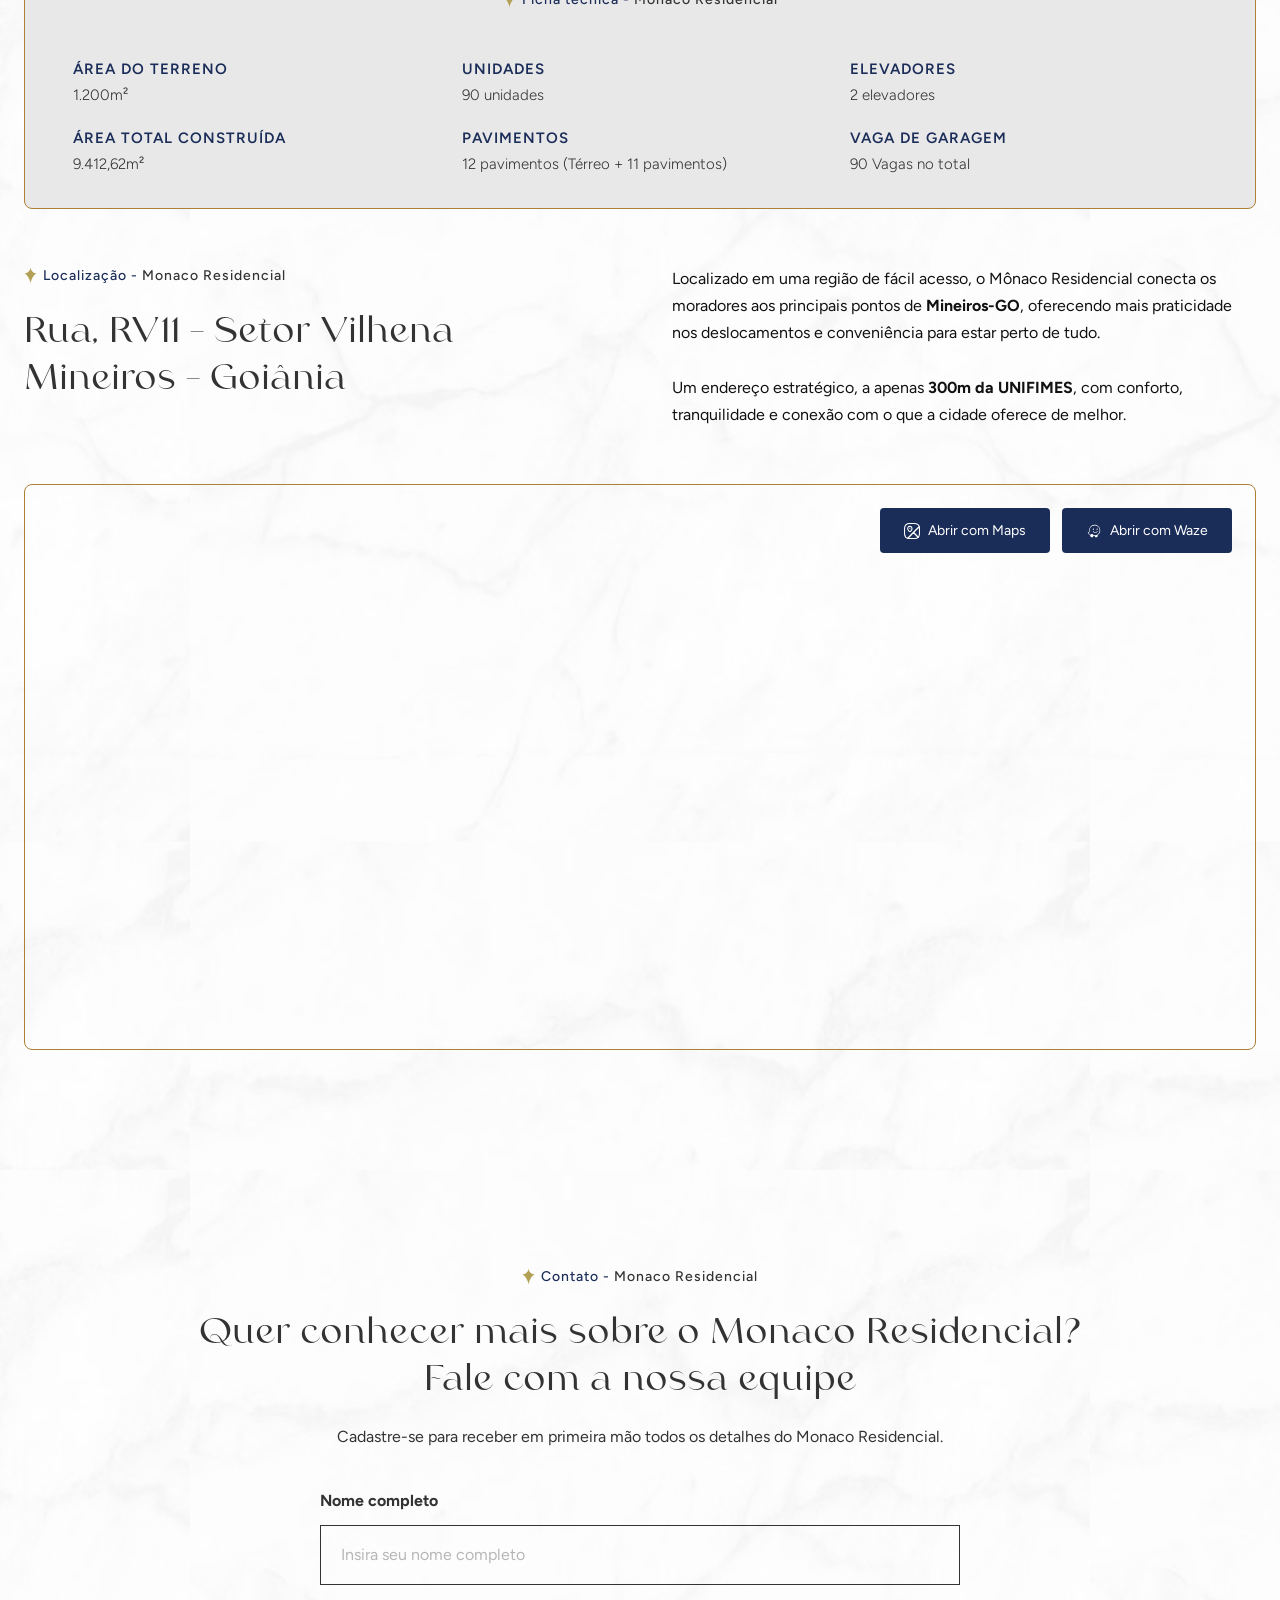
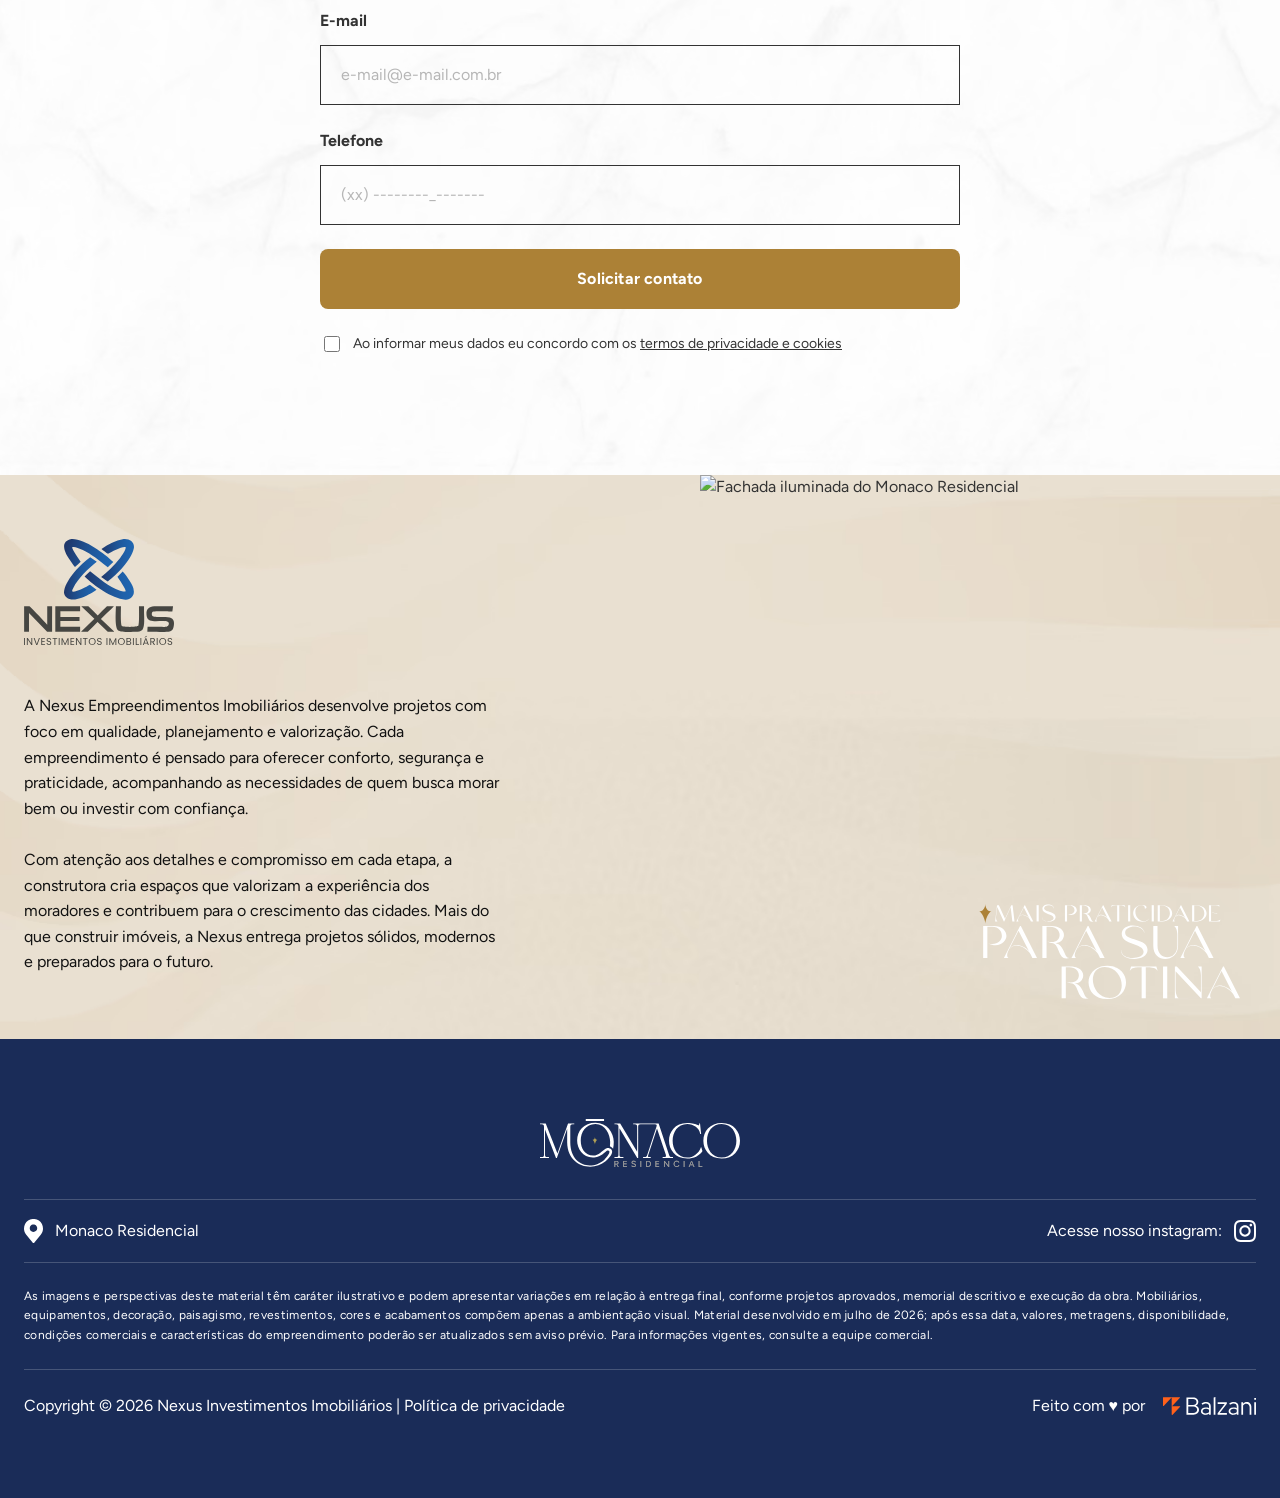
==== commit 8988bf11: "Destaca proximidade com a UNIFIMES no texto de localização Co-Authored-By: Claude Sonnet 5 <noreply@" ====
--- a/monaco/index.html
+++ b/monaco/index.html
@@ -9,7 +9,7 @@
 <link rel="preconnect" href="https://fonts.googleapis.com">
 <link rel="preconnect" href="https://fonts.gstatic.com" crossorigin>
 <link href="https://fonts.googleapis.com/css2?family=Figtree:ital,wght@0,300;0,400;0,500;0,600;0,700;1,400&display=swap" rel="stylesheet">
-<link rel="stylesheet" href="/monaco/css/style.css?v=2">
+<link rel="stylesheet" href="/monaco/css/style.css?v=3">
 </head>
 <body>
 
@@ -476,7 +476,7 @@
       <p>
         Localizado em uma região de fácil acesso, o Mônaco Residencial conecta os moradores aos principais pontos de <strong>Mineiros-GO</strong>, oferecendo mais praticidade nos deslocamentos e conveniência para estar perto de tudo.
         <br><br>
-        Um endereço estratégico, com conforto, tranquilidade e conexão com o que a cidade oferece de melhor.
+        Um endereço estratégico, a apenas <strong>300m da UNIFIMES</strong>, com conforto, tranquilidade e conexão com o que a cidade oferece de melhor.
       </p>
     </div>
   </div>
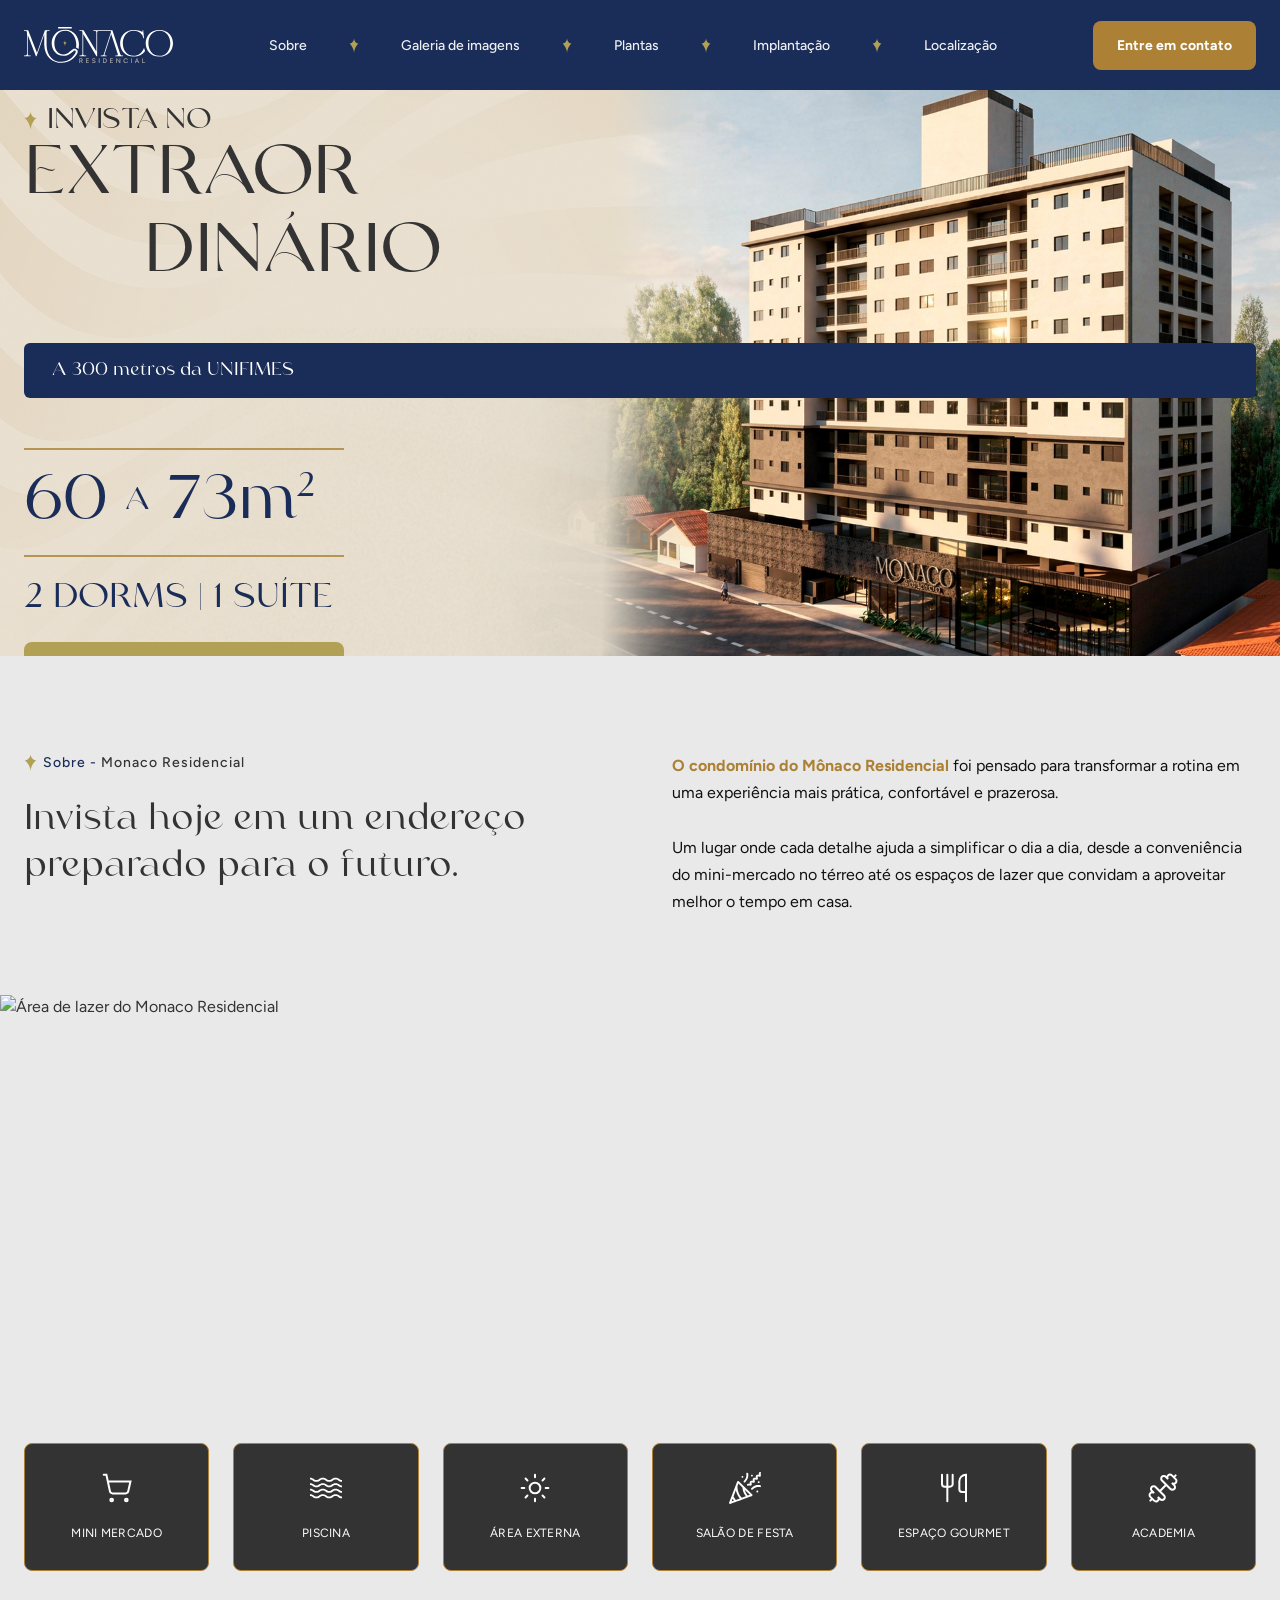
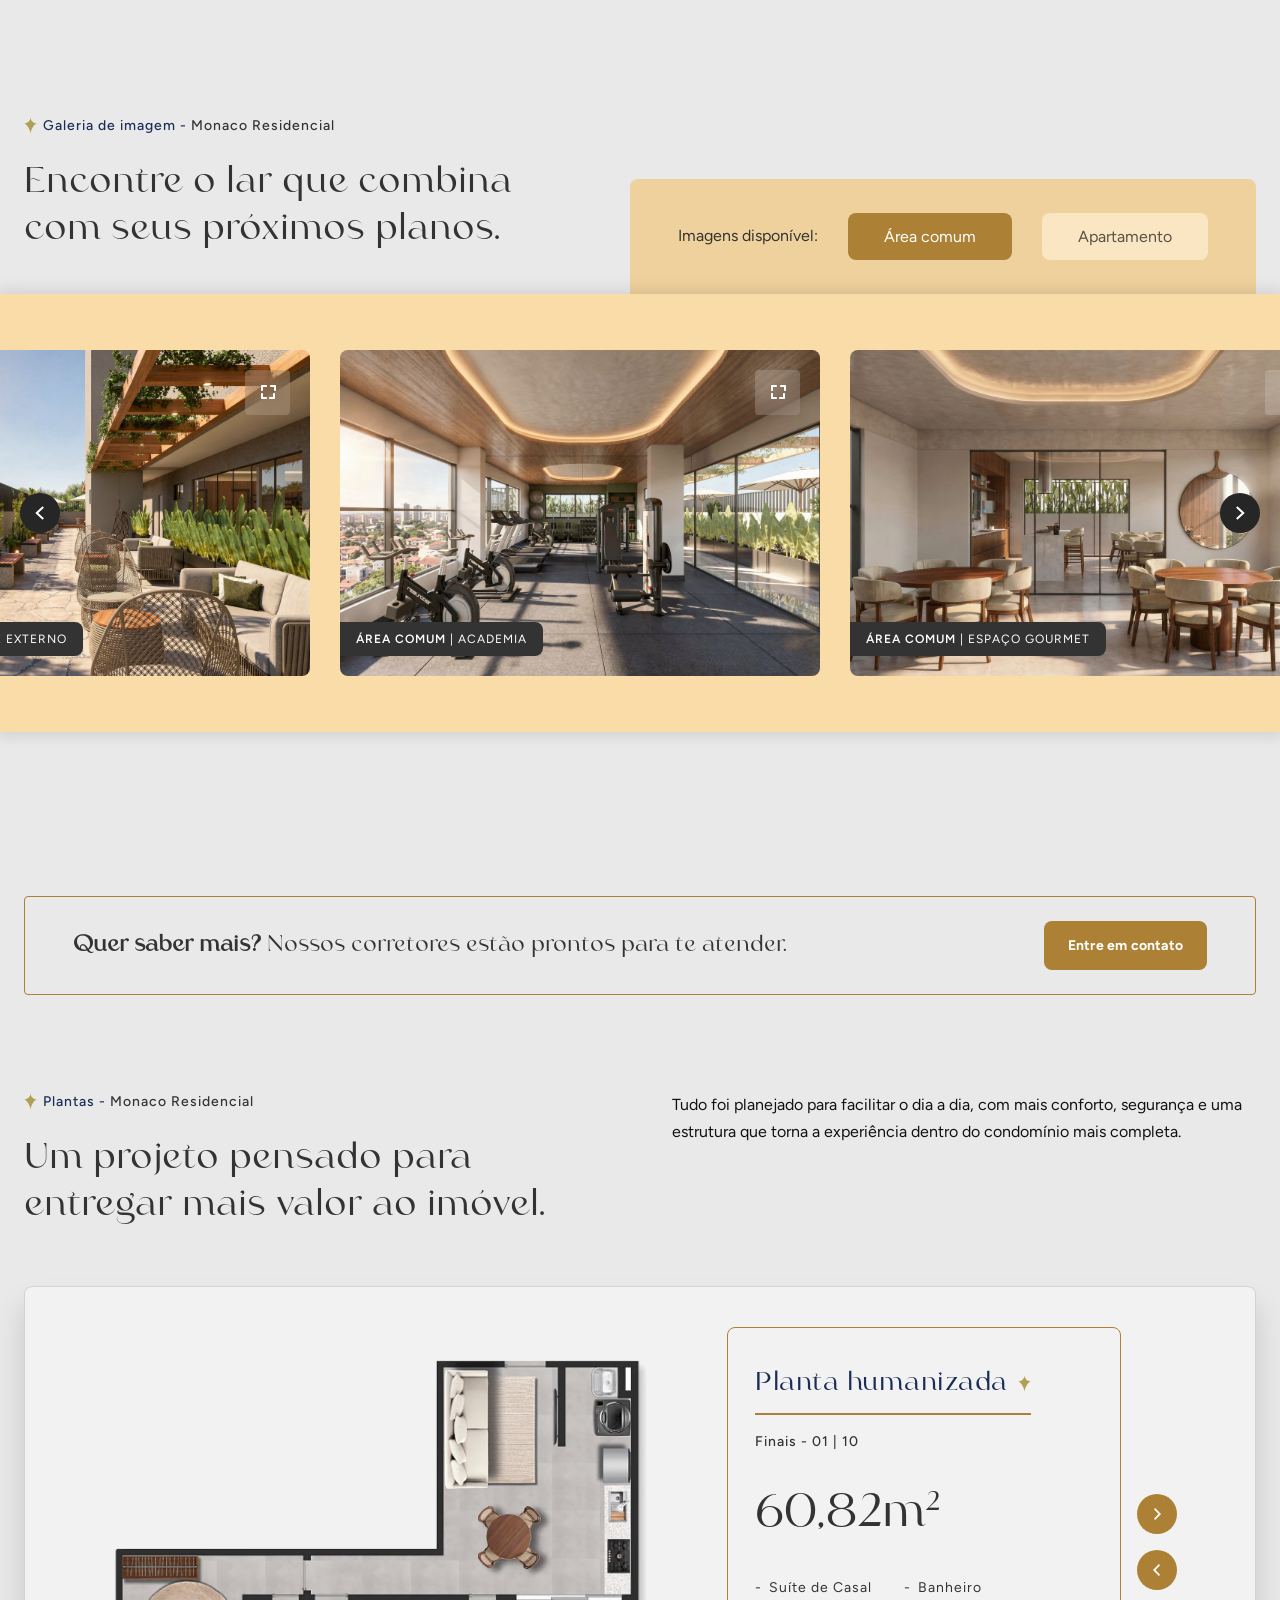
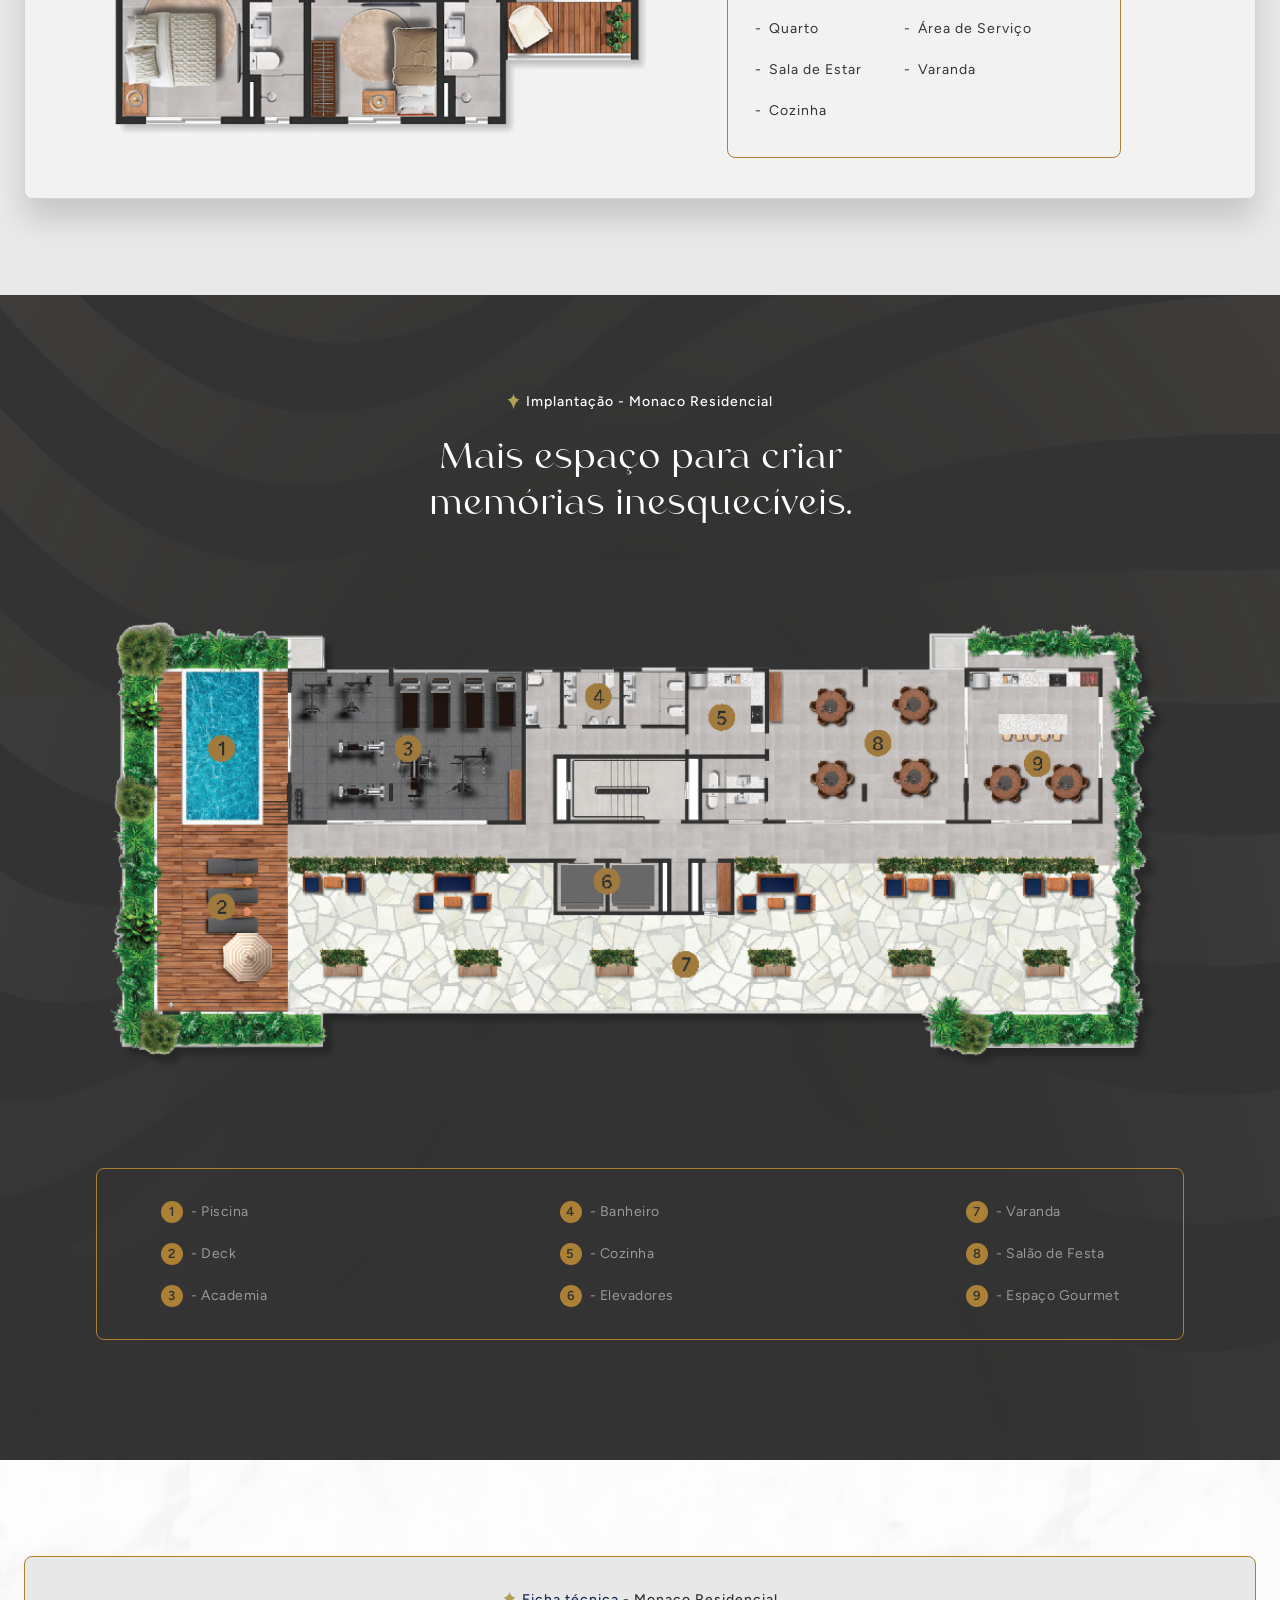
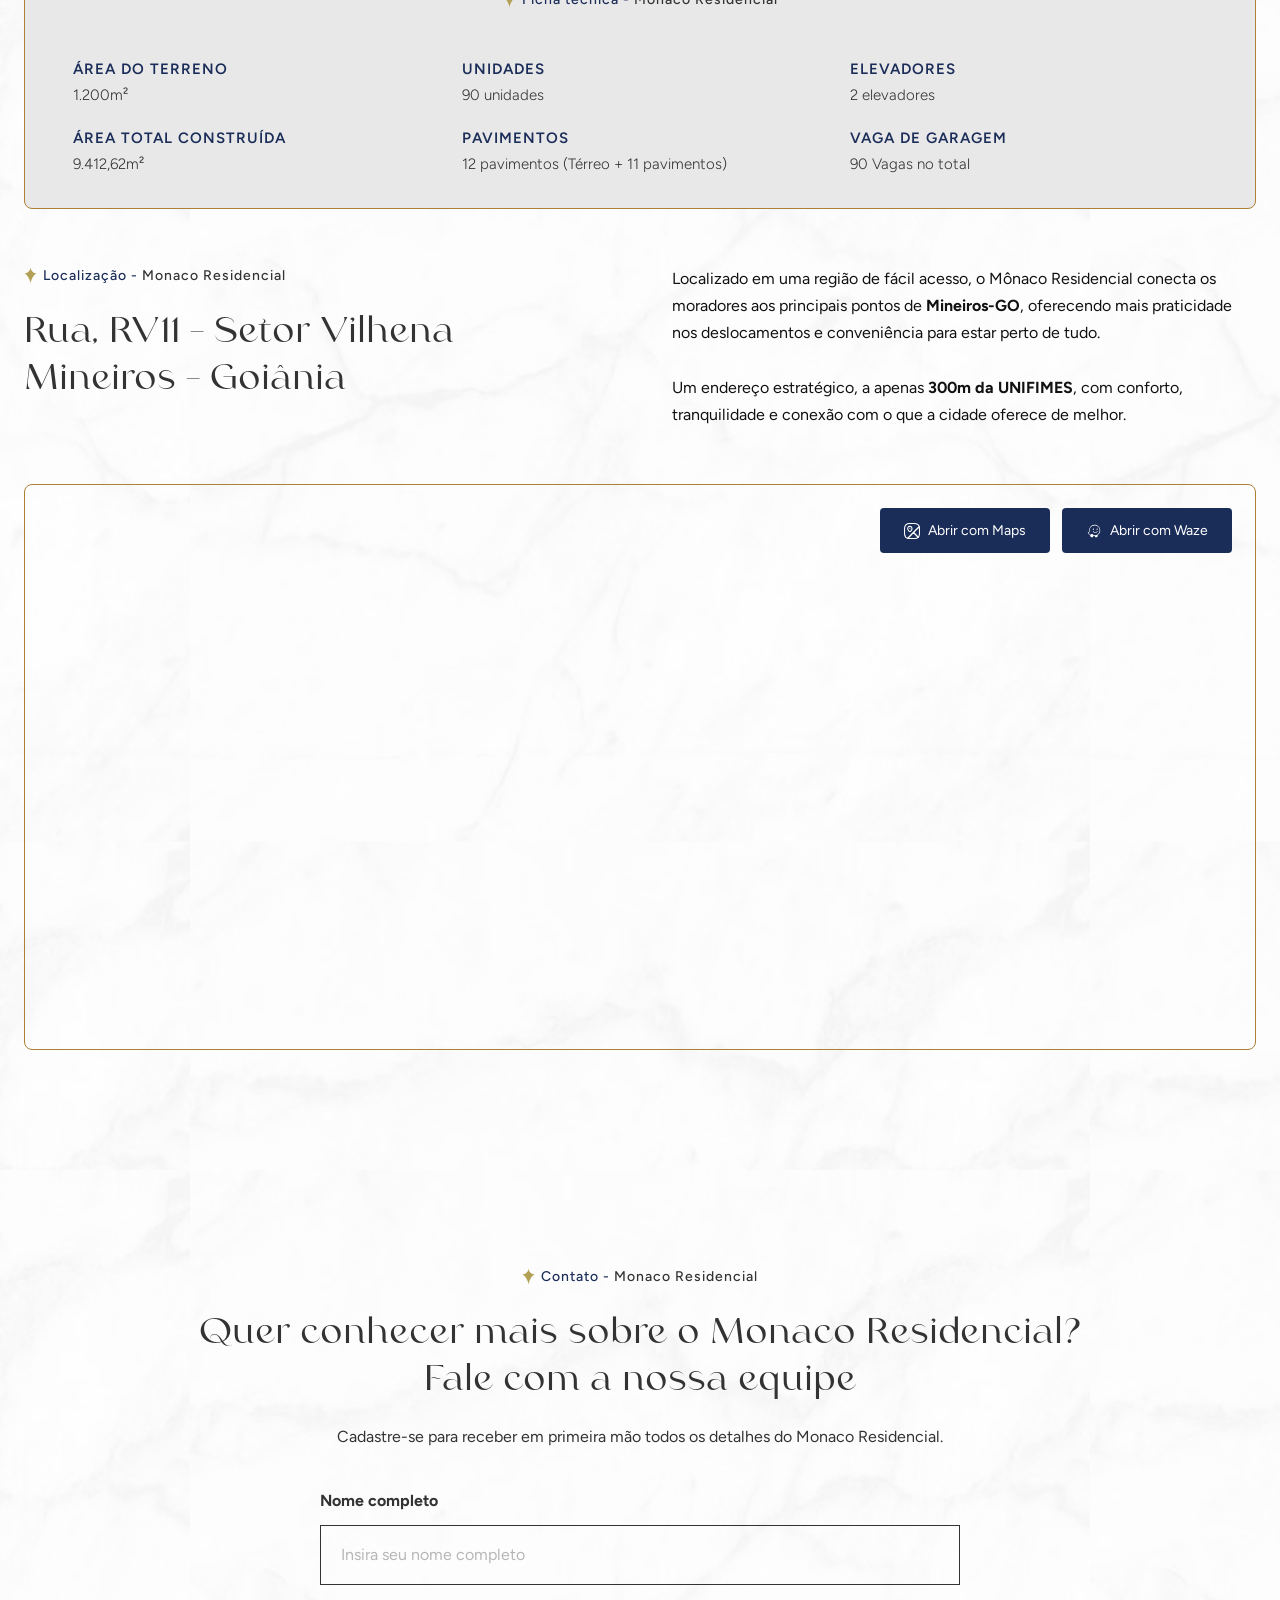
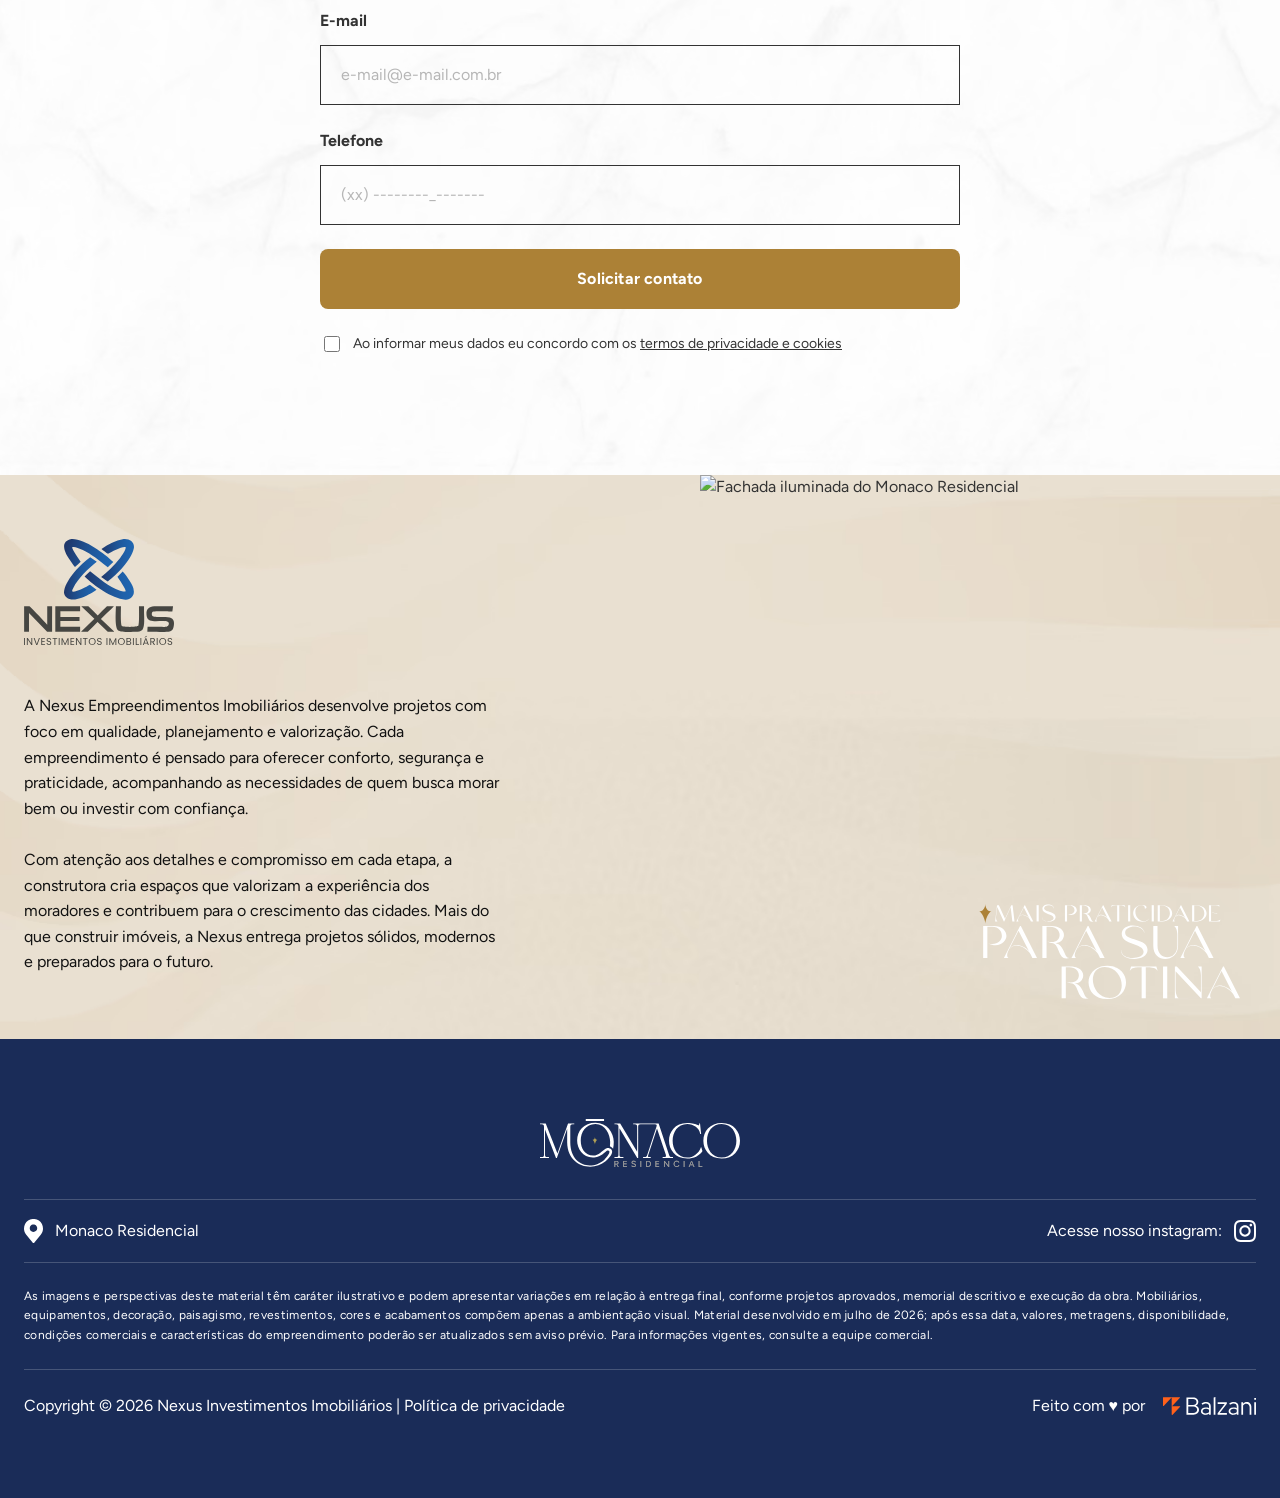
==== commit 313b6071: "Adiciona faixa de destaque com a distância até a UNIFIMES na hero Co-Authored-By: Claude Sonnet 5 <n" ====
--- a/monaco/index.html
+++ b/monaco/index.html
@@ -60,6 +60,8 @@
       <span class="hero__title-line">Extraor</span>
       <span class="hero__title-line hero__title-line--indent">Dinário</span>
     </h1>
+
+    <p class="hero__badge">A 300 metros da UNIFIMES</p>
 
     <div class="hero__metragem">
       <span class="hero__metragem-divider"></span>
--- a/monaco/css/style.css
+++ b/monaco/css/style.css
@@ -314,6 +314,18 @@
   flex-shrink: 0;
 }
 
+.hero__badge {
+  display: inline-block;
+  background: var(--color-azul);
+  color: var(--color-white);
+  font-family: var(--font-heading);
+  font-size: 18px;
+  font-weight: 500;
+  padding: 14px 28px;
+  border-radius: 6px;
+  margin-top: 24px;
+}
+
 .hero__metragem {
   display: flex;
   flex-direction: column;
@@ -1574,6 +1586,13 @@
     max-width: 100%;
   }
 
+  .hero__badge {
+    display: block;
+    width: 100%;
+    text-align: center;
+    font-size: 16px;
+  }
+
   .about__intro {
     grid-template-columns: 1fr;
     gap: 32px;
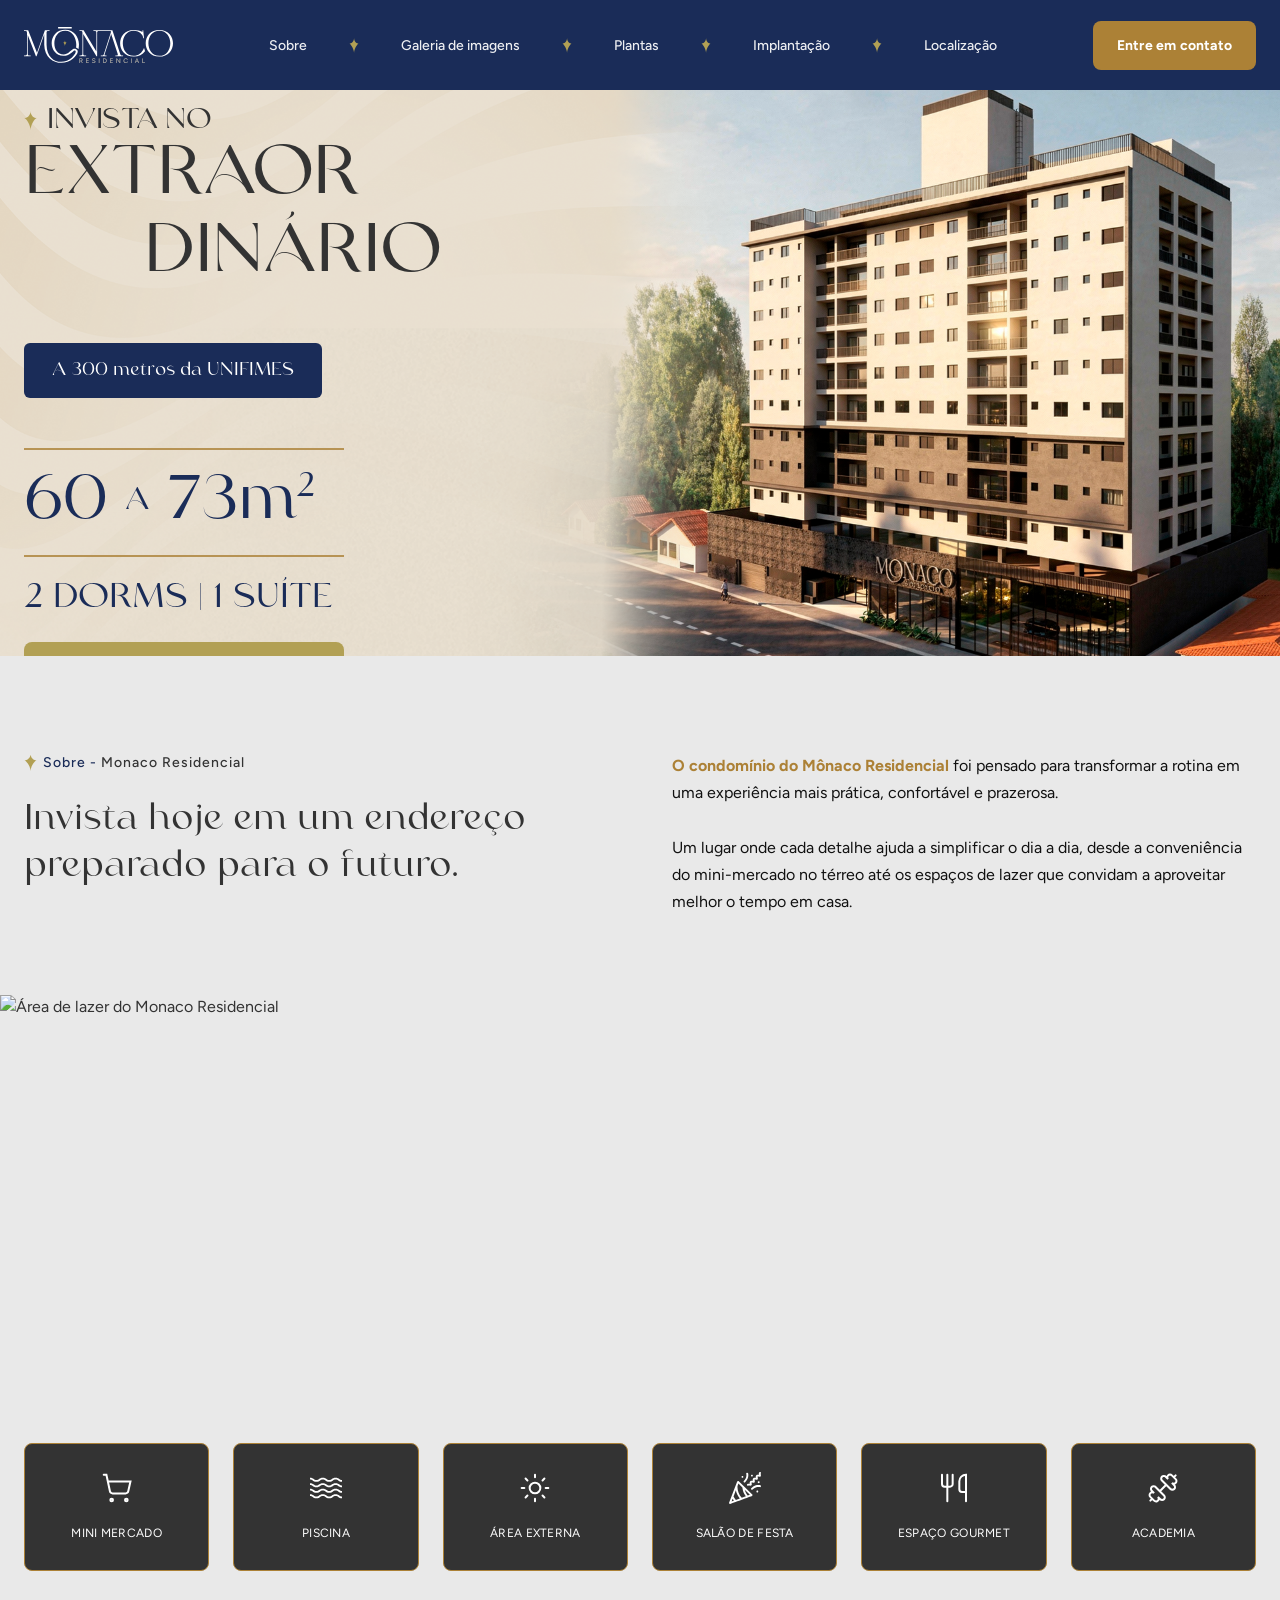
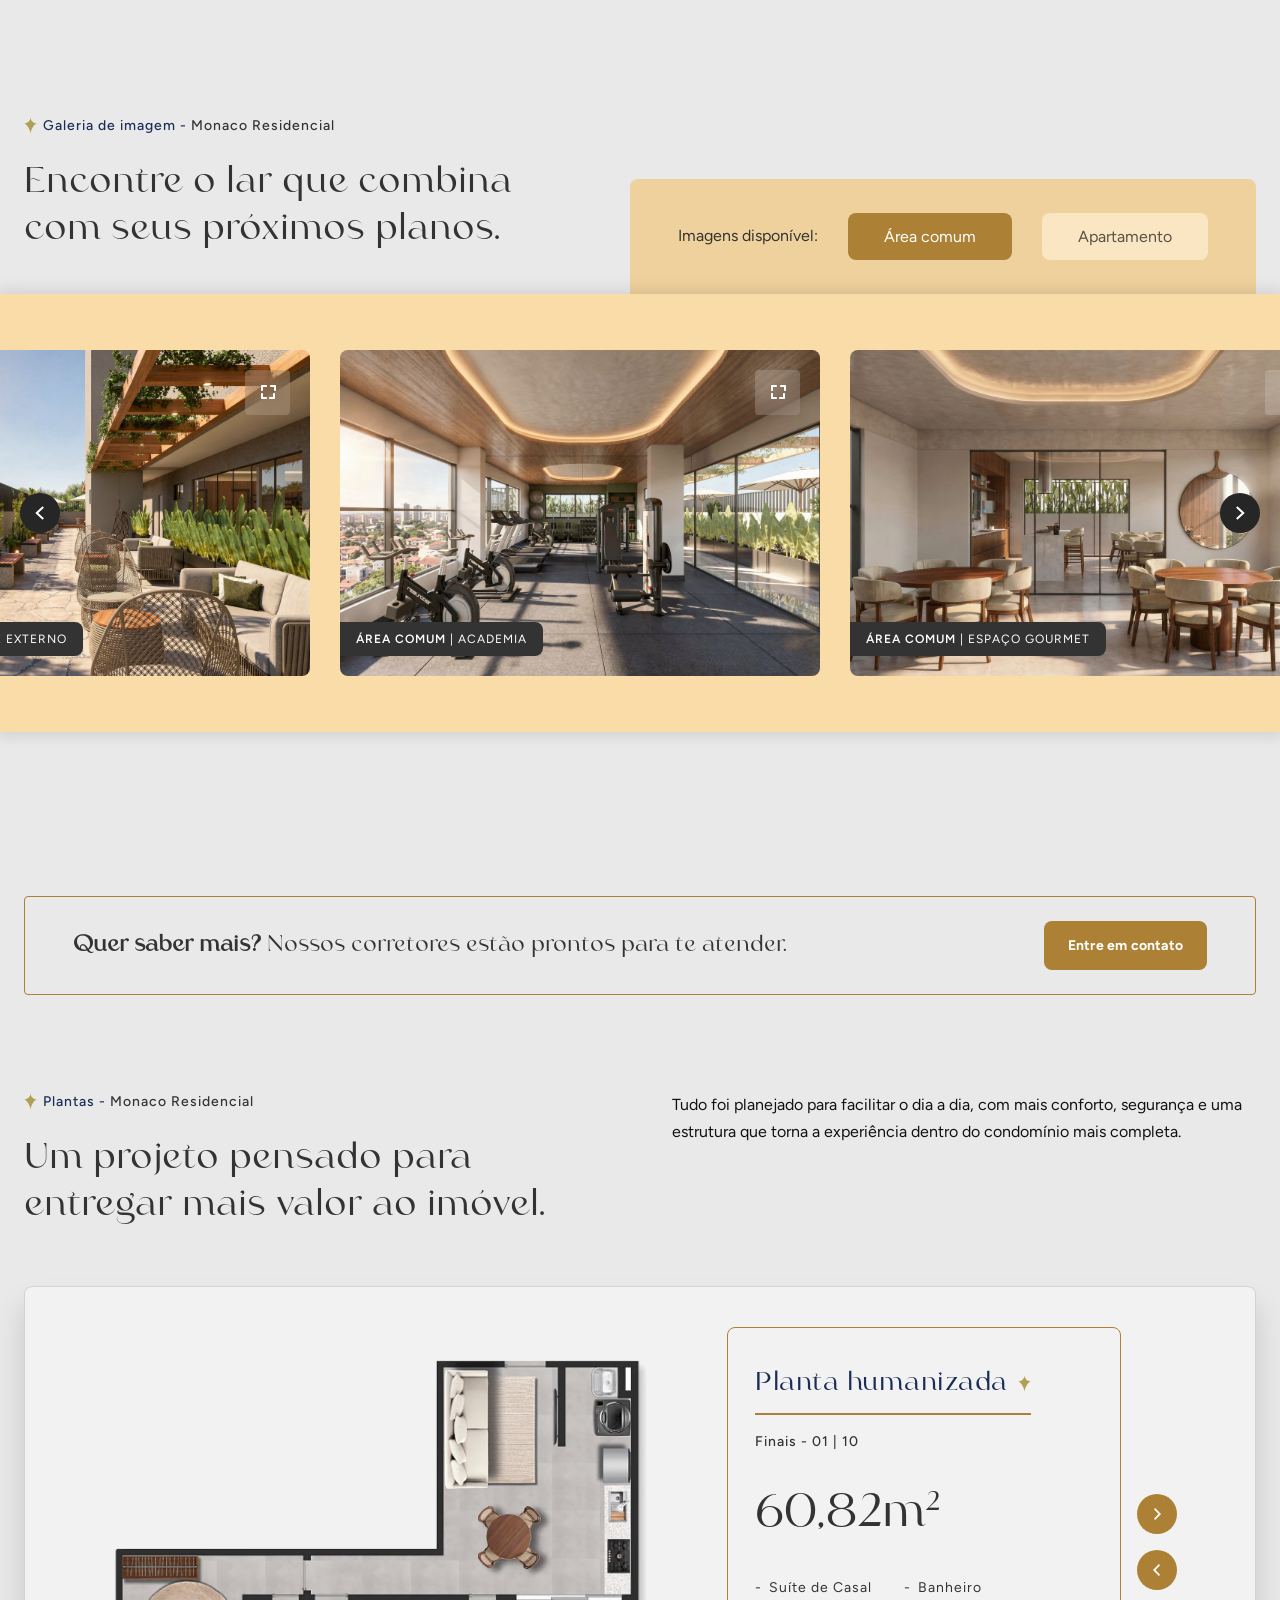
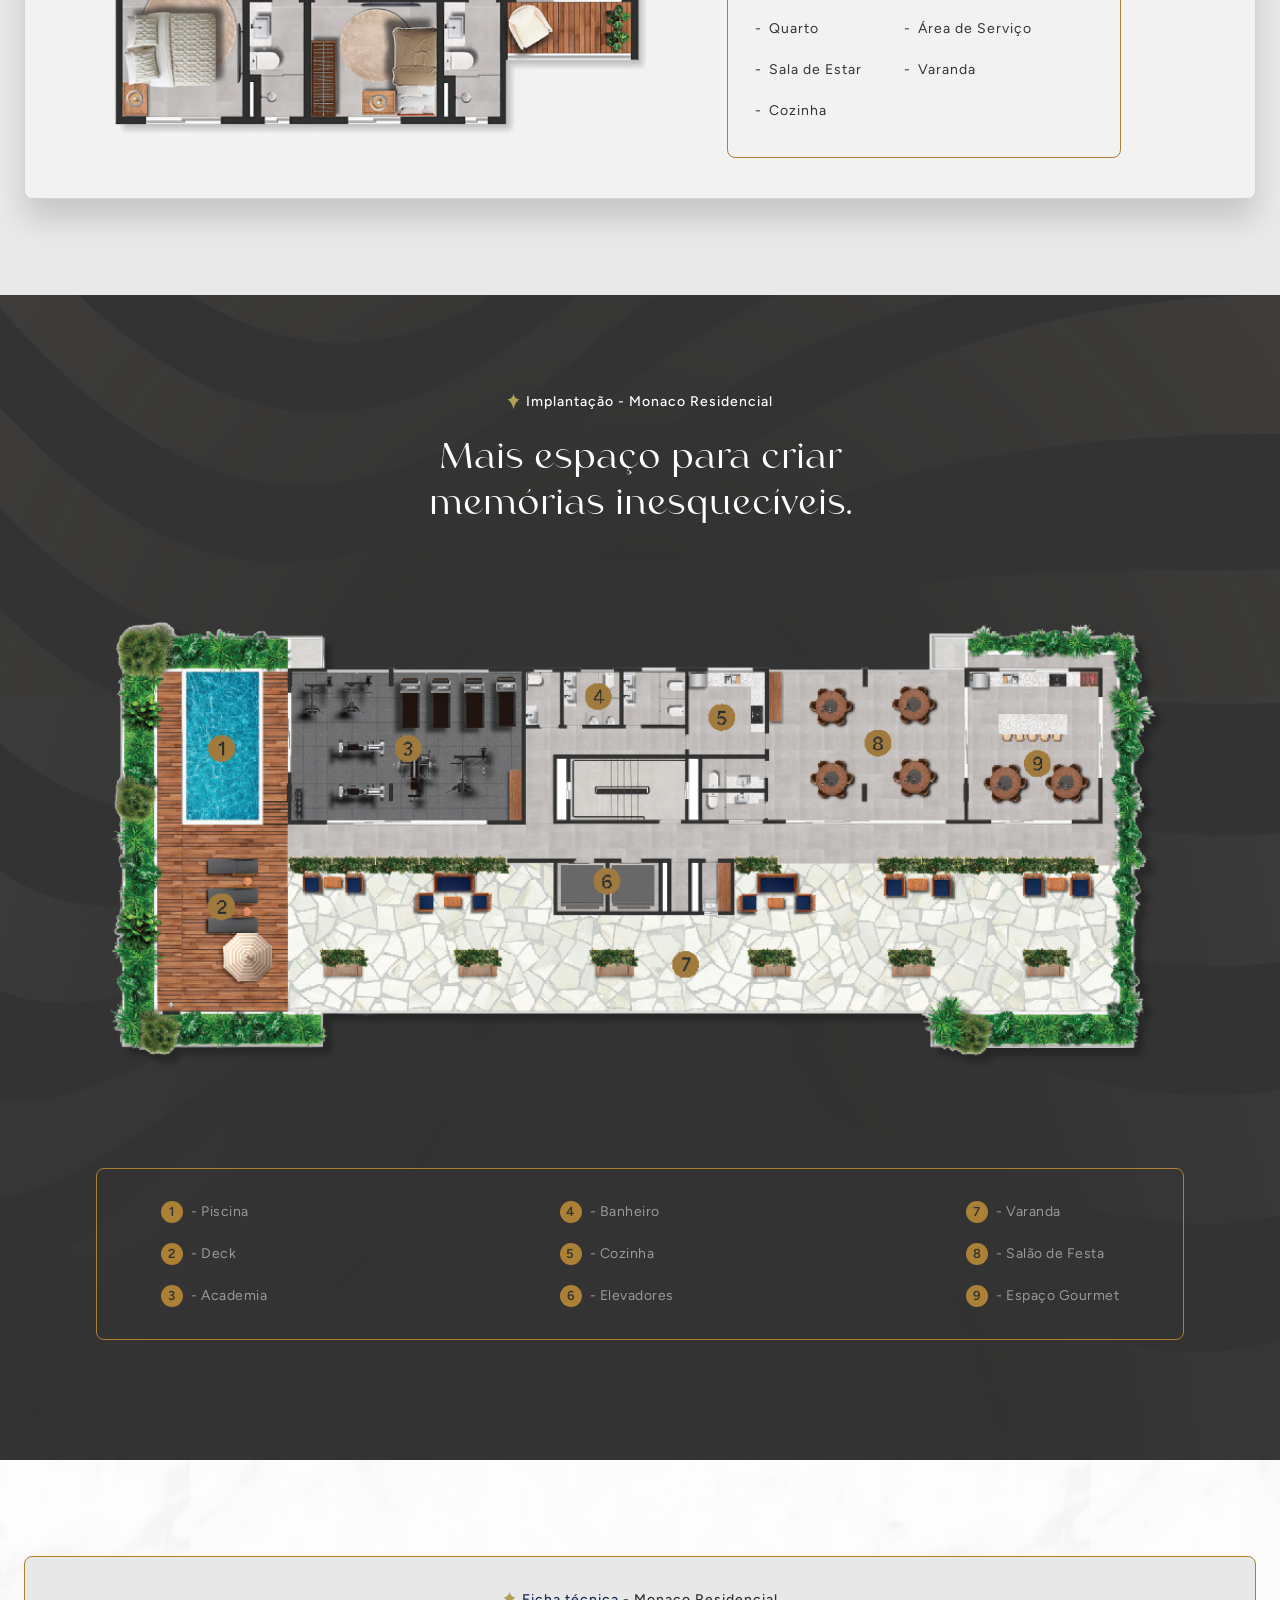
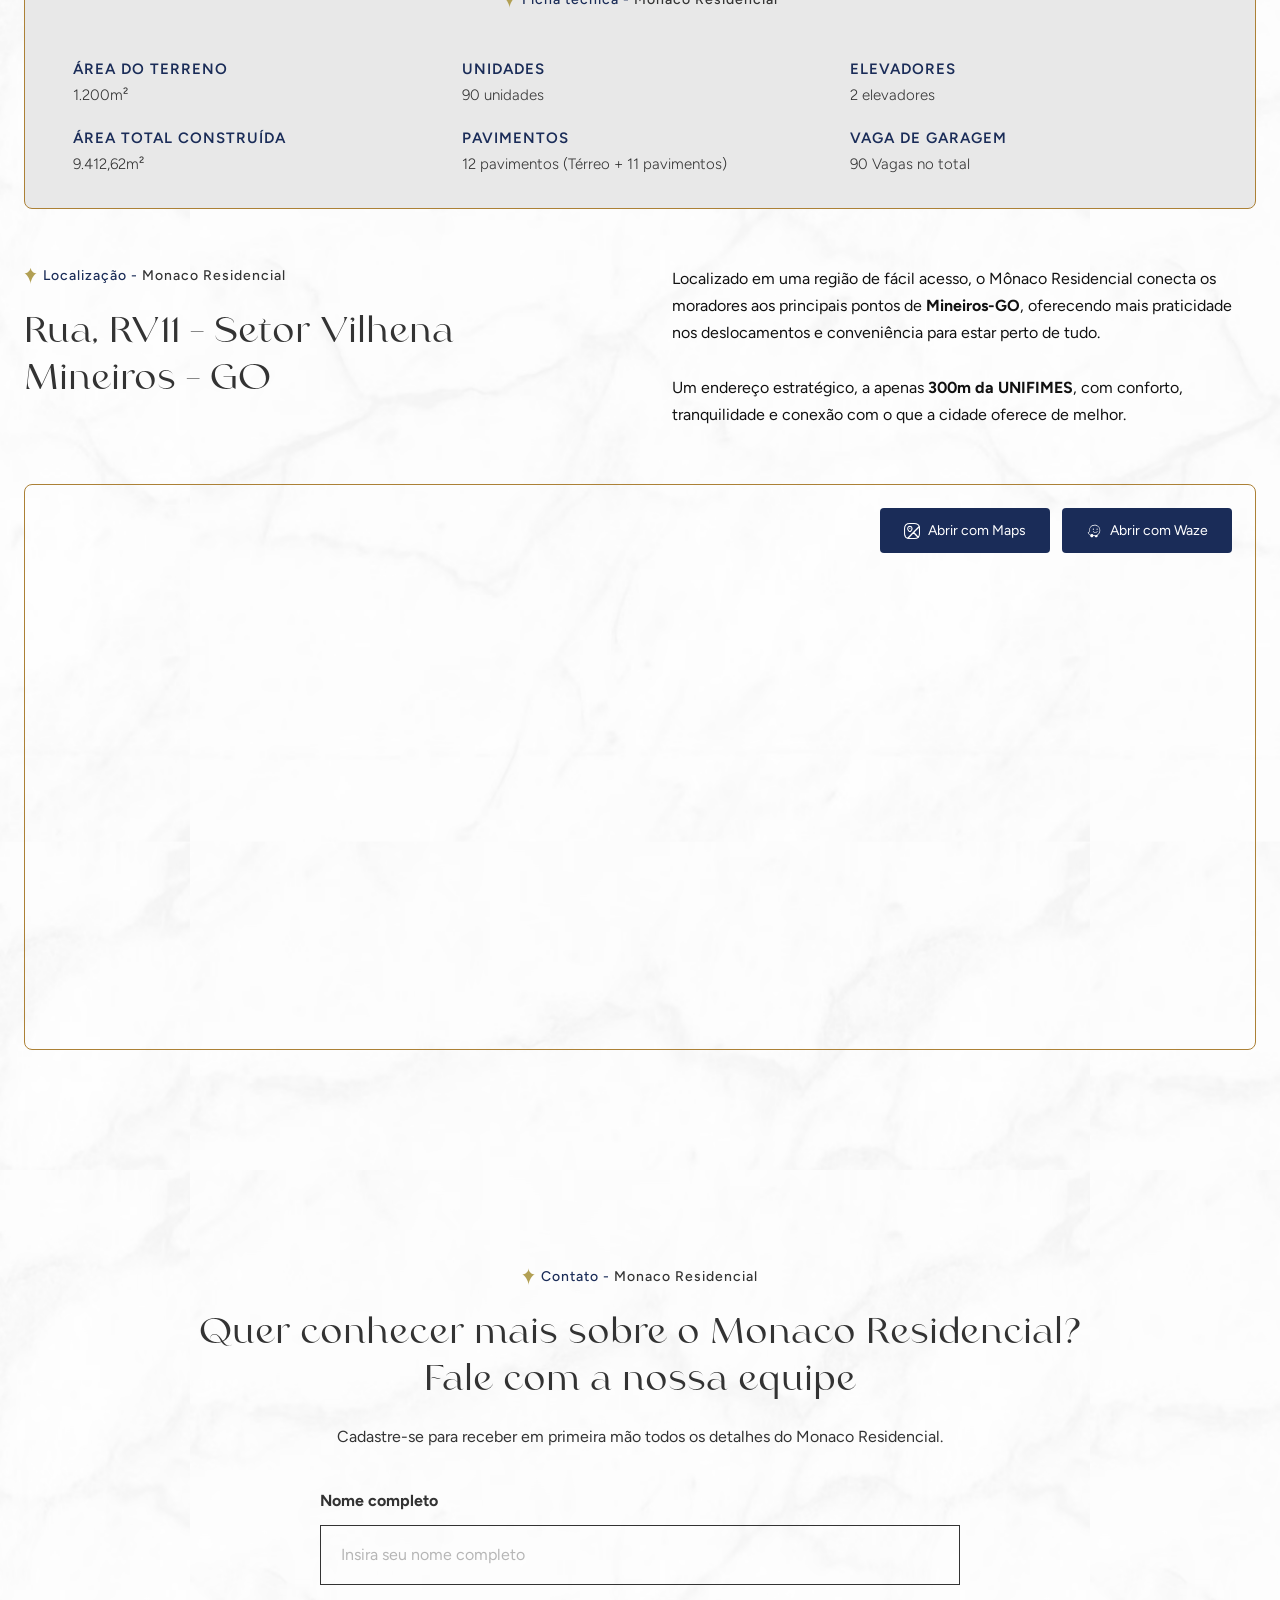
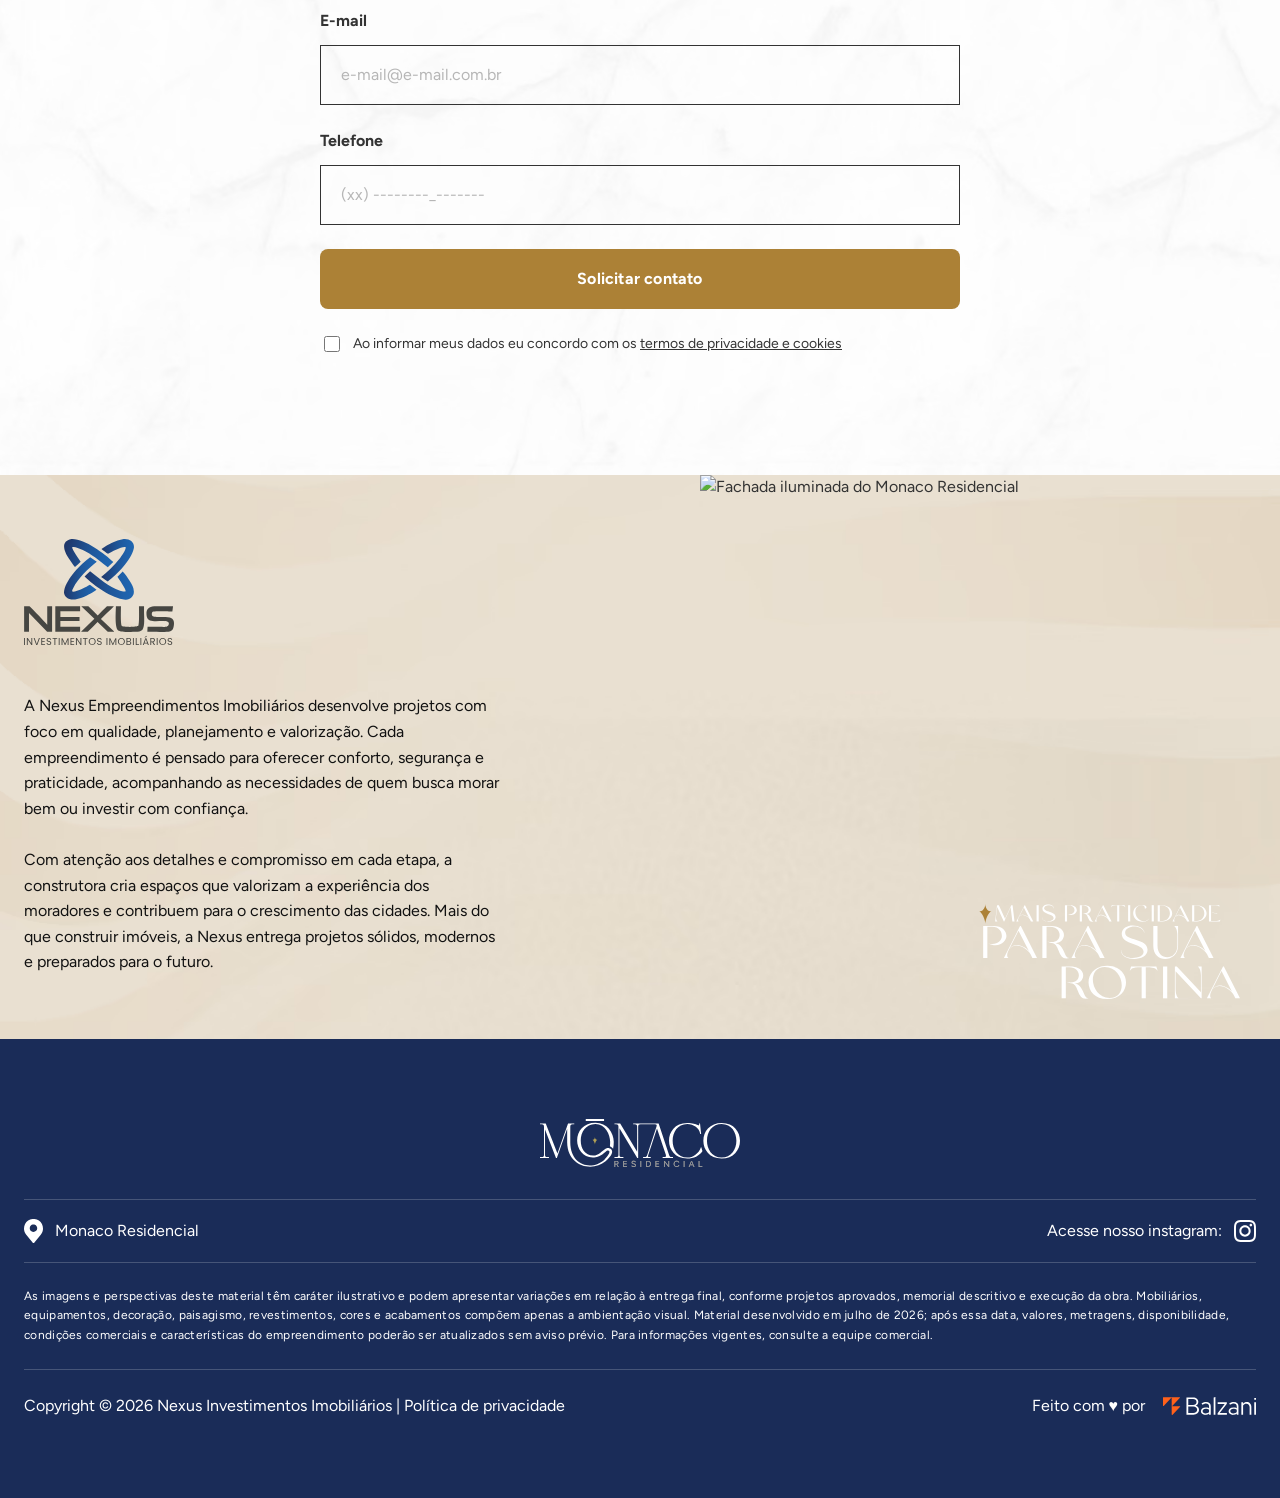
==== commit 897b00b8: "Ajusta faixa da hero e título de localização no mobile - Corrige largura da faixa "300 metros da UNI" ====
--- a/monaco/index.html
+++ b/monaco/index.html
@@ -472,7 +472,7 @@
         <img src="/monaco/assets/img/imgGroup1.svg" alt="" aria-hidden="true">
         <p><span>Localização -</span> Monaco Residencial</p>
       </div>
-      <h2 class="about__heading">Rua, RV11 - Setor Vilhena Mineiros - Goiânia</h2>
+      <h2 class="about__heading location__heading">Rua, RV11 - Setor Vilhena Mineiros - GO</h2>
     </div>
     <div class="about__text-col">
       <p>
--- a/monaco/css/style.css
+++ b/monaco/css/style.css
@@ -315,7 +315,8 @@
 }
 
 .hero__badge {
-  display: inline-block;
+  align-self: flex-start;
+  width: fit-content;
   background: var(--color-azul);
   color: var(--color-white);
   font-family: var(--font-heading);
@@ -439,6 +440,10 @@
   font-size: clamp(28px, 3vw, 36px);
   line-height: 1.3;
   color: var(--color-cinza-asfalto);
+}
+
+.location__heading {
+  max-width: 440px;
 }
 
 .about__text-col p {
@@ -1540,11 +1545,10 @@
   .hero__content {
     justify-content: flex-start;
     padding-top: 32px;
-    padding-bottom: 40px;
+    padding-bottom: 16px;
   }
 
   .hero__metragem {
-    margin-top: auto;
     gap: 14px;
     align-items: center;
   }
@@ -1591,6 +1595,7 @@
     width: 100%;
     text-align: center;
     font-size: 16px;
+    margin-top: auto;
   }
 
   .about__intro {
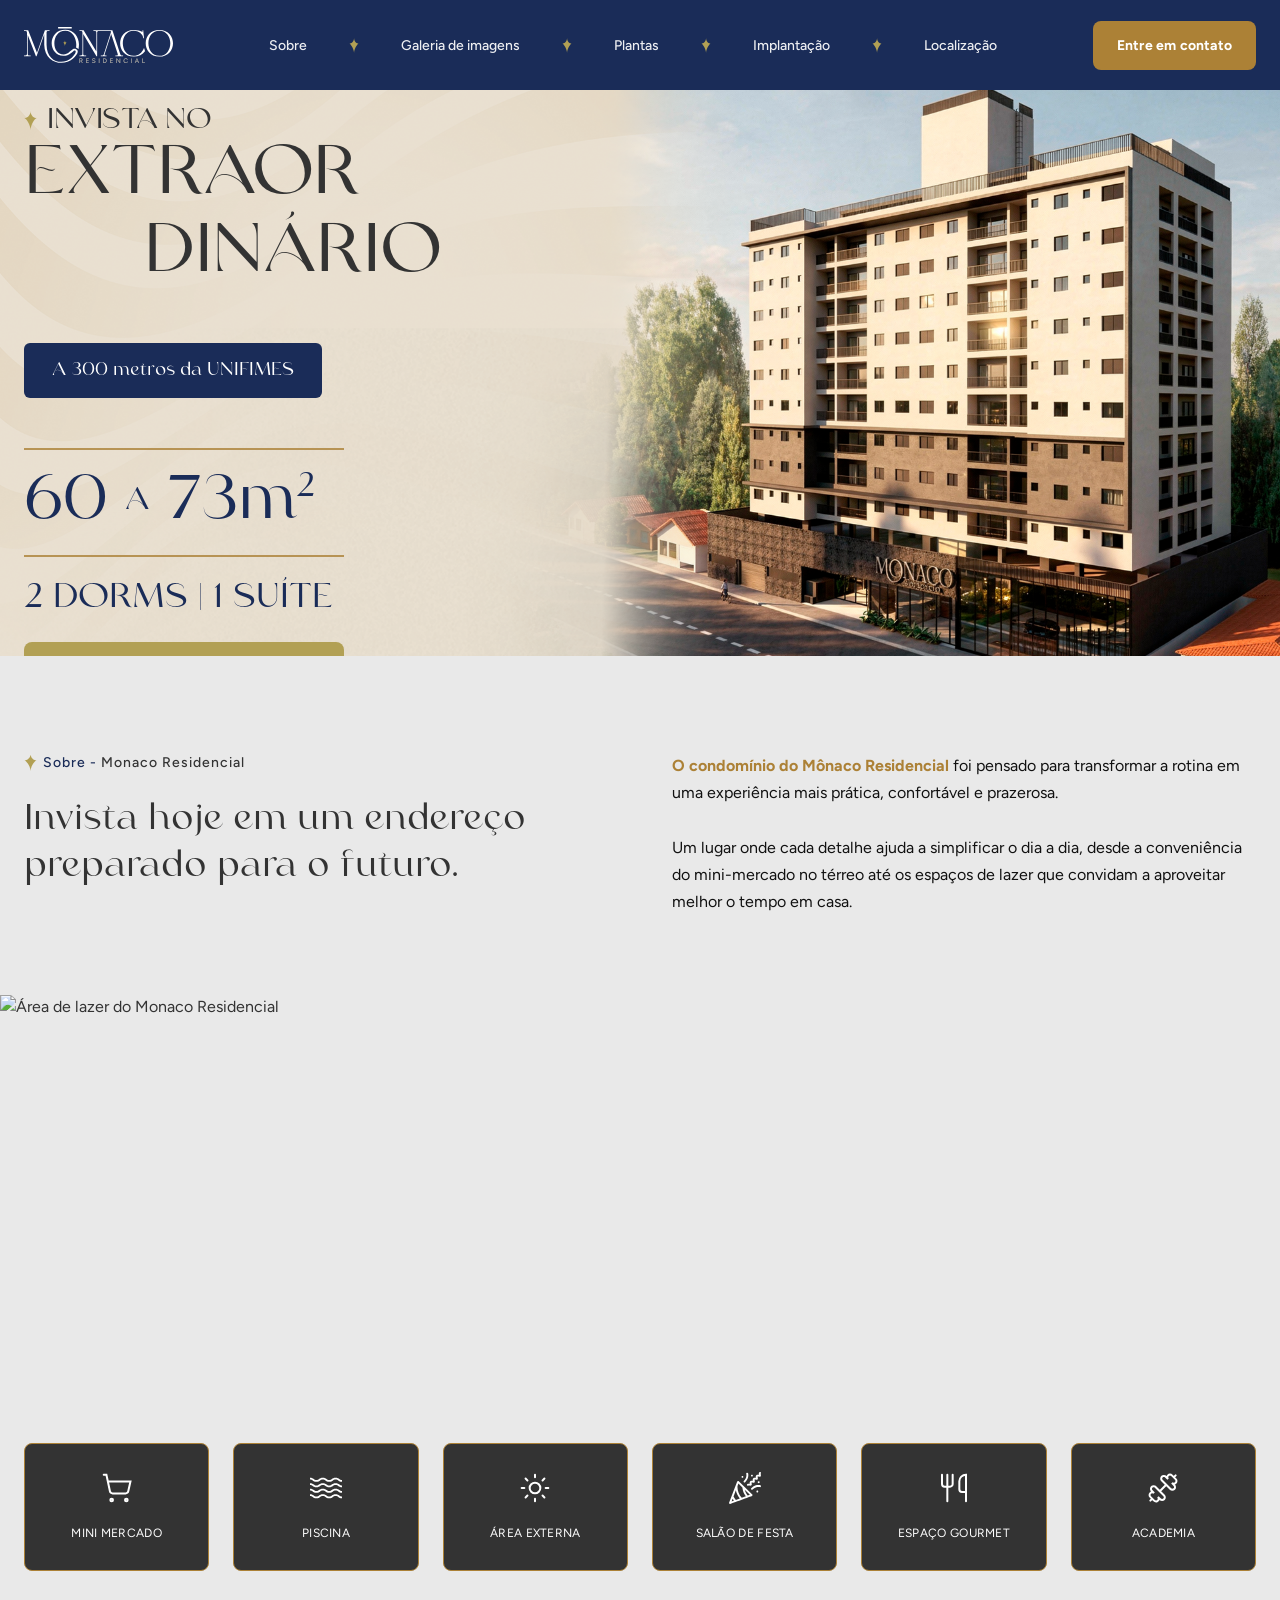
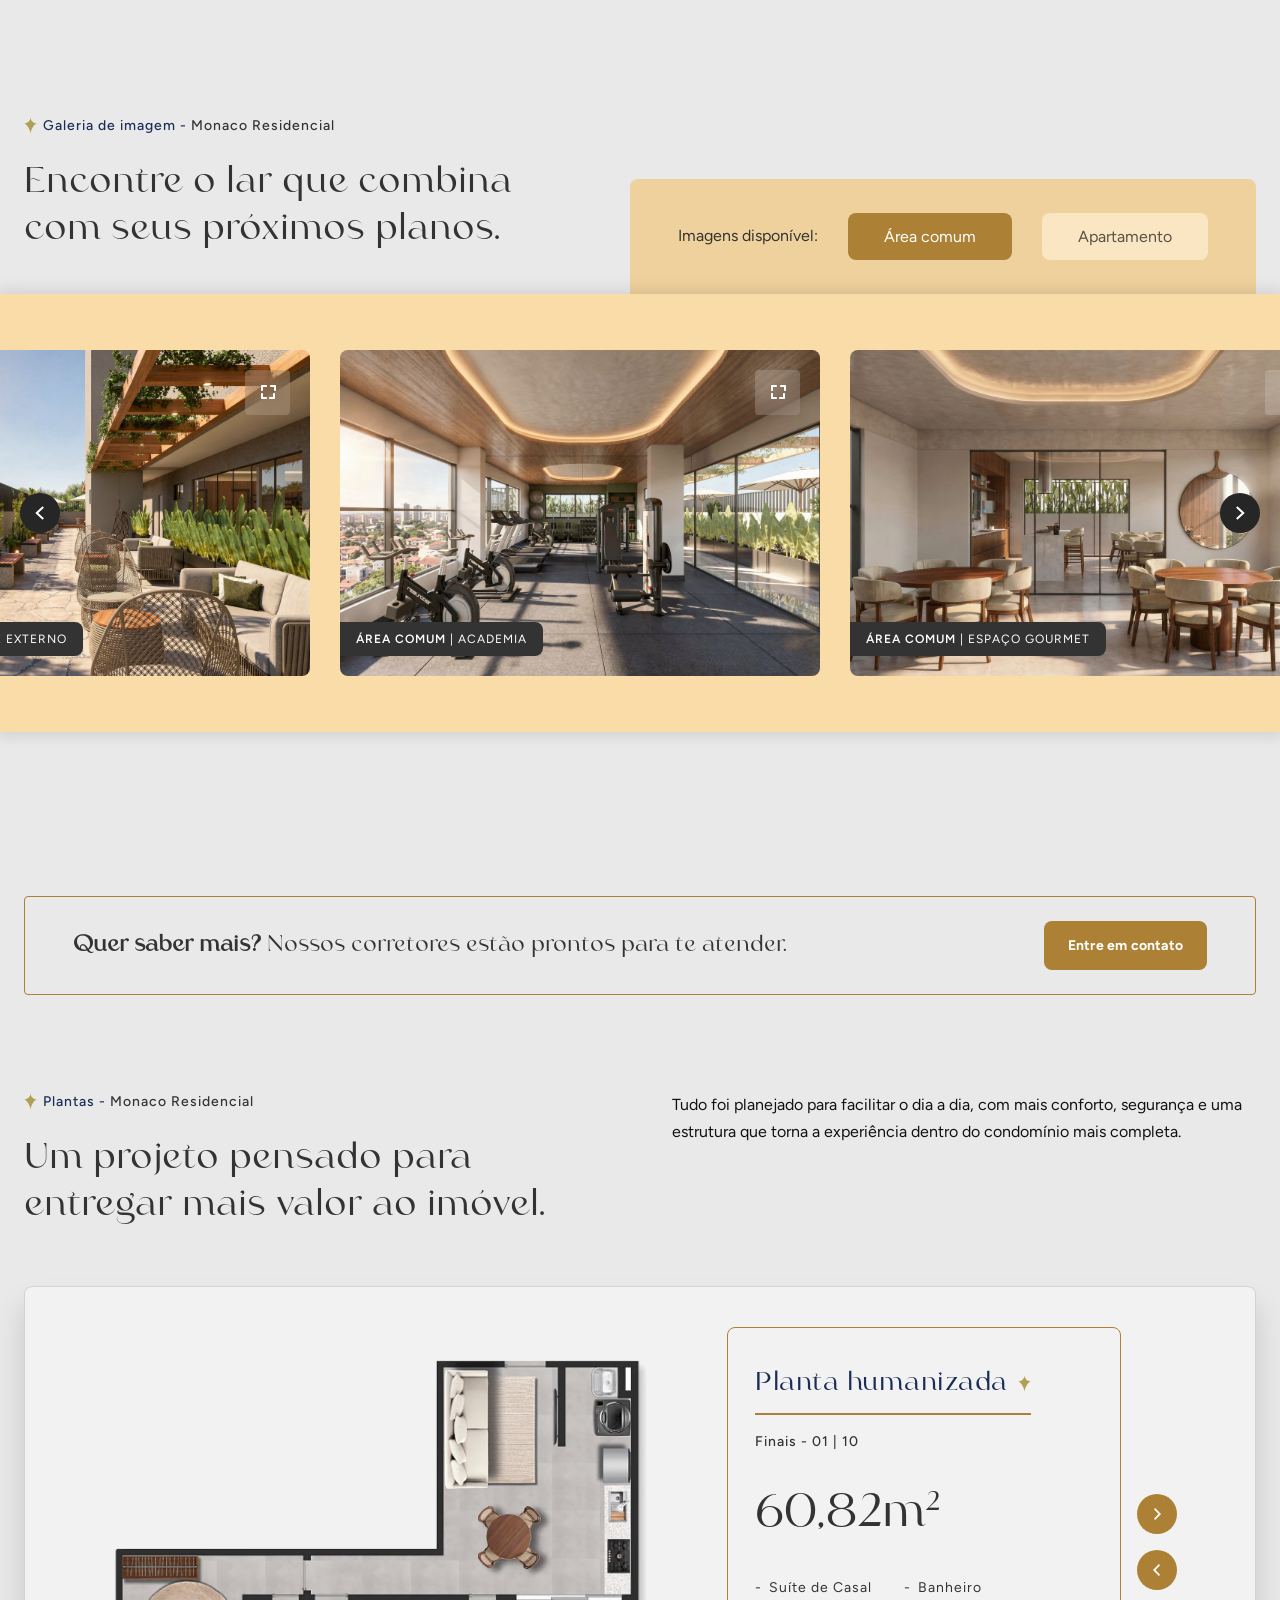
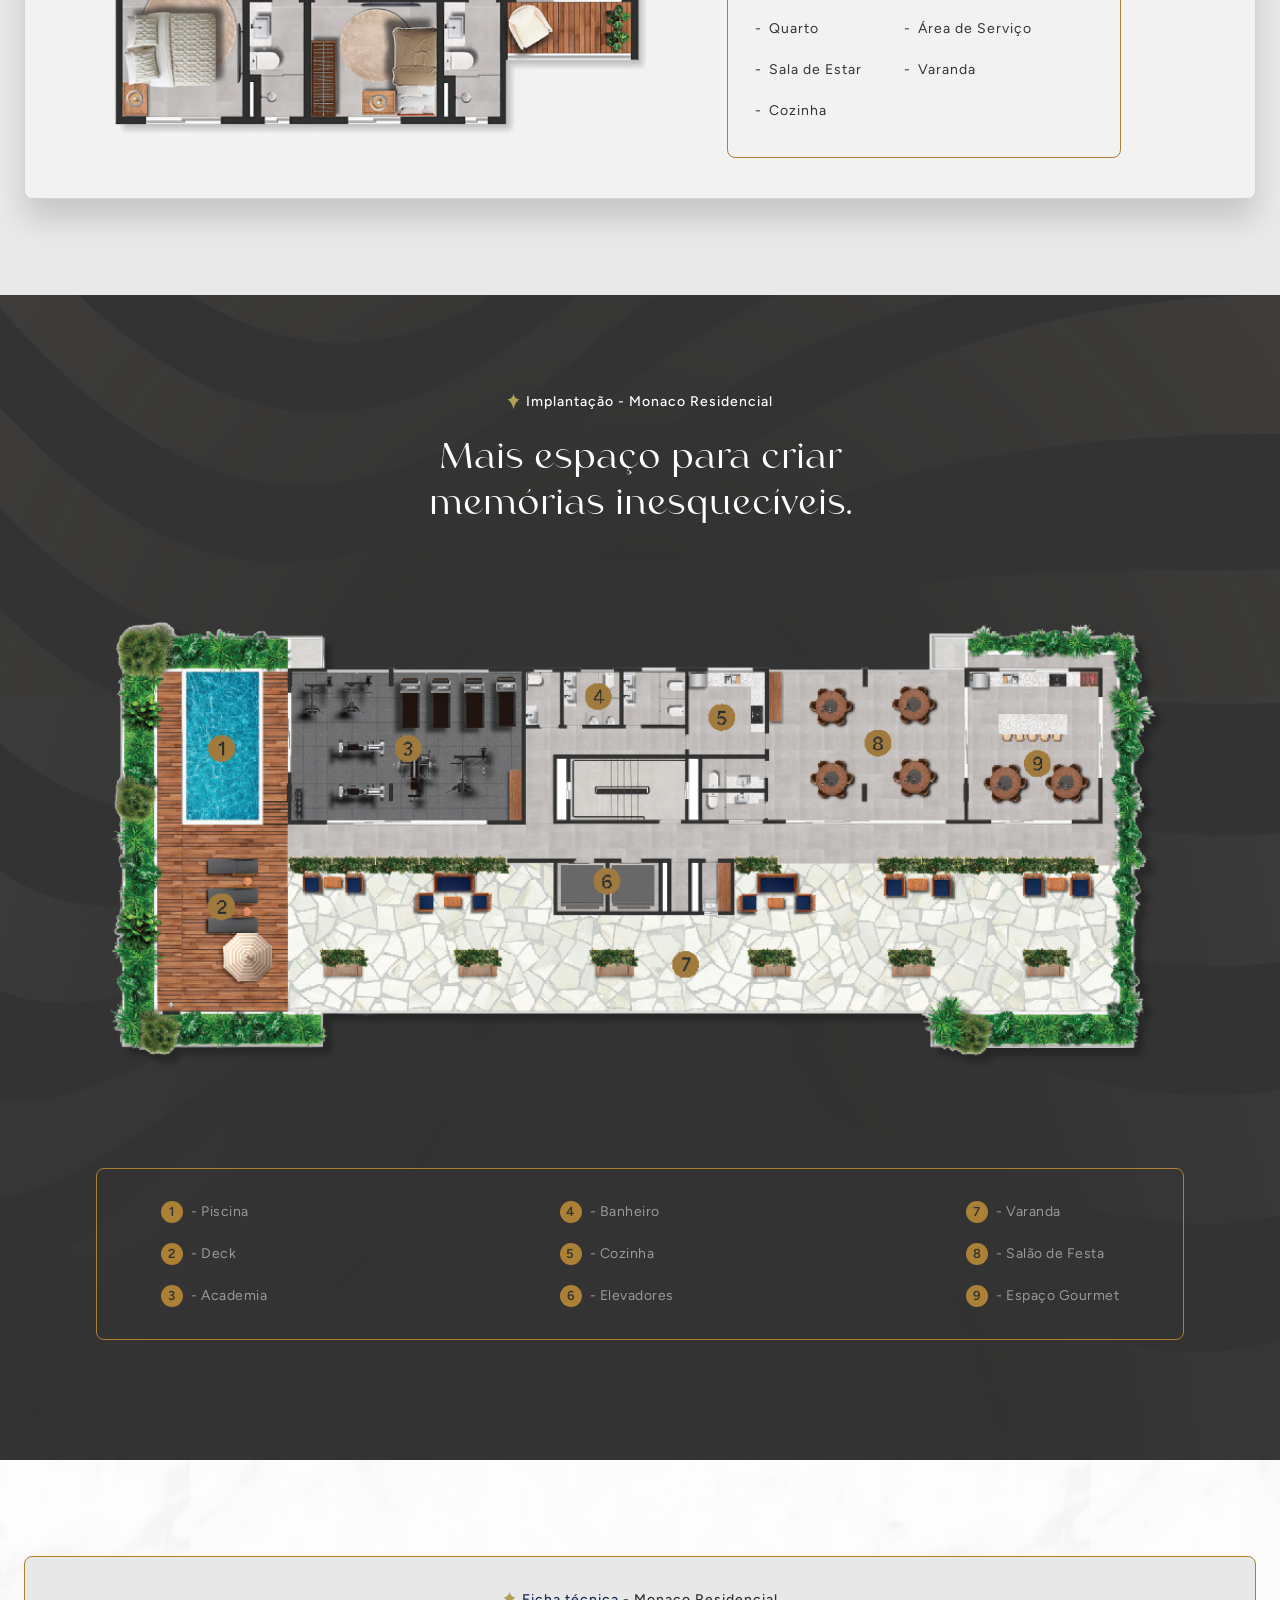
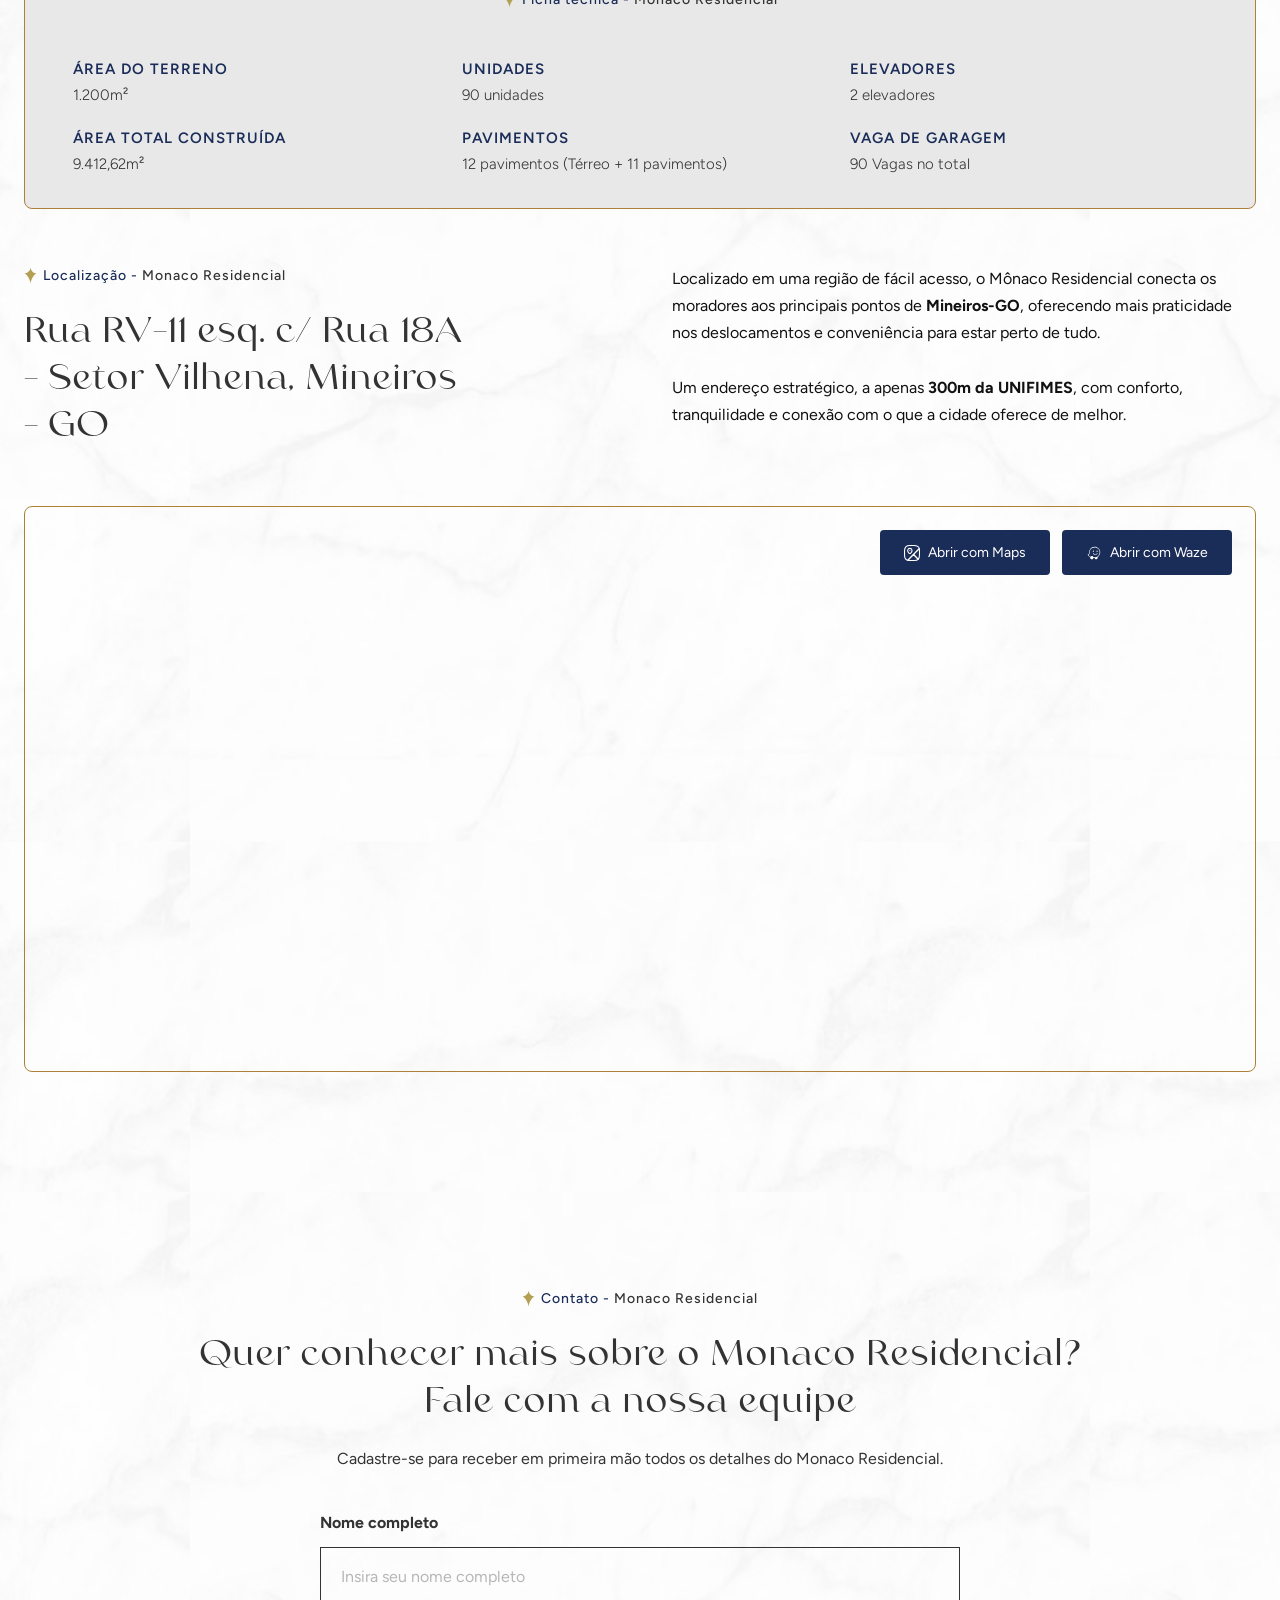
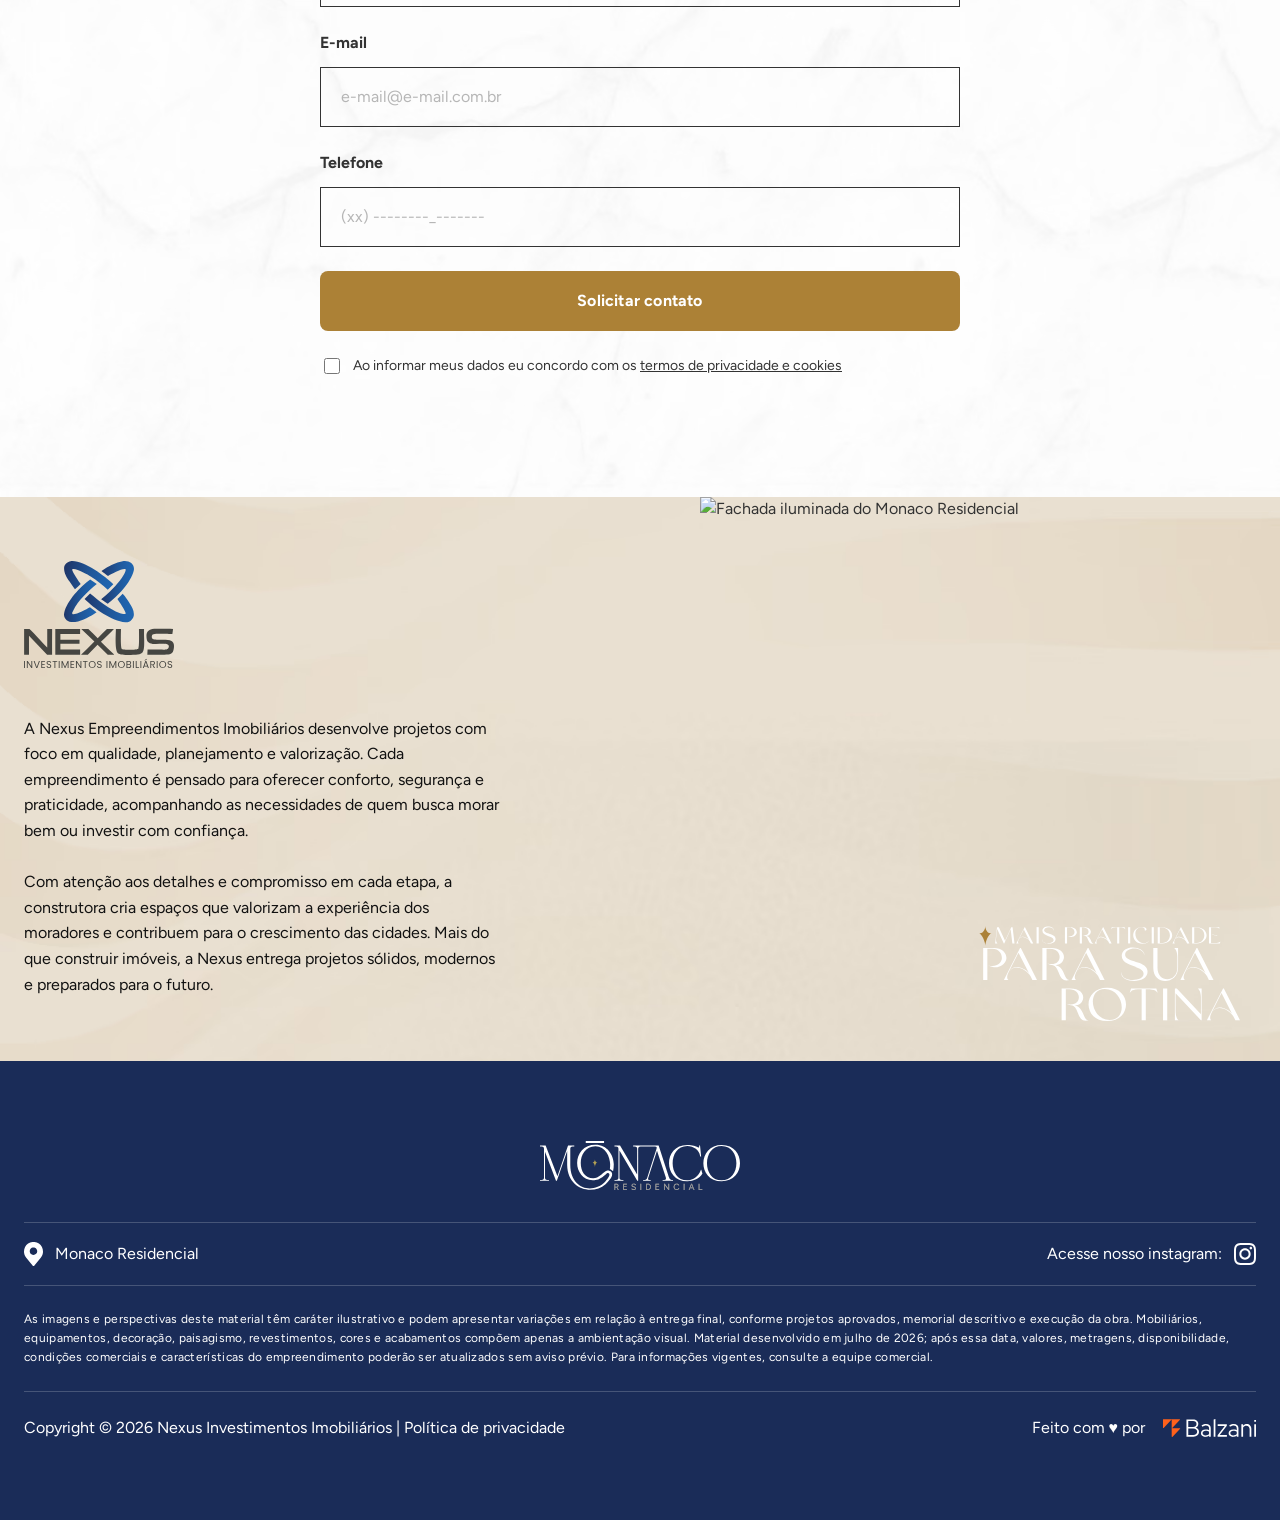
==== commit 9da68bde: "Corrige pin do mapa para a esquina da RV-11 com a 18A Co-Authored-By: Claude Opus 5.5 <noreply@anthr" ====
--- a/monaco/index.html
+++ b/monaco/index.html
@@ -472,7 +472,7 @@
         <img src="/monaco/assets/img/imgGroup1.svg" alt="" aria-hidden="true">
         <p><span>Localização -</span> Monaco Residencial</p>
       </div>
-      <h2 class="about__heading location__heading">Rua, RV11 - Setor Vilhena Mineiros - GO</h2>
+      <h2 class="about__heading location__heading">Rua RV-11 esq. c/ Rua 18A - Setor Vilhena, Mineiros - GO</h2>
     </div>
     <div class="about__text-col">
       <p>
@@ -484,13 +484,13 @@
   </div>
 
   <div class="location__map">
-    <iframe class="location__map-frame" src="https://www.google.com/maps?q=Rua+RV11,+Setor+Vilhena,+Mineiros+-+GO&output=embed" title="Mapa de localização do Monaco Residencial" loading="lazy" referrerpolicy="no-referrer-when-downgrade"></iframe>
+    <iframe class="location__map-frame" src="https://www.google.com/maps?q=-17.54966,-52.55316&z=18&output=embed" title="Mapa de localização do Monaco Residencial" loading="lazy" referrerpolicy="no-referrer-when-downgrade"></iframe>
     <div class="location__map-actions">
-      <a href="https://www.google.com/maps/search/?api=1&query=Rua+RV11+Setor+Vilhena+Mineiros+GO" class="location__map-btn" target="_blank" rel="noopener">
+      <a href="https://www.google.com/maps/search/?api=1&query=-17.54966,-52.55316" class="location__map-btn" target="_blank" rel="noopener">
         <img src="/monaco/assets/img/imgGroup2.svg" alt="" aria-hidden="true">
         Abrir com Maps
       </a>
-      <a href="https://waze.com/ul?q=Rua%20RV11%20Setor%20Vilhena%20Mineiros%20GO&navigate=yes" class="location__map-btn" target="_blank" rel="noopener">
+      <a href="https://waze.com/ul?ll=-17.54966,-52.55316&navigate=yes" class="location__map-btn" target="_blank" rel="noopener">
         <img src="/monaco/assets/img/imgFrame37770.svg" alt="" aria-hidden="true">
         Abrir com Waze
       </a>
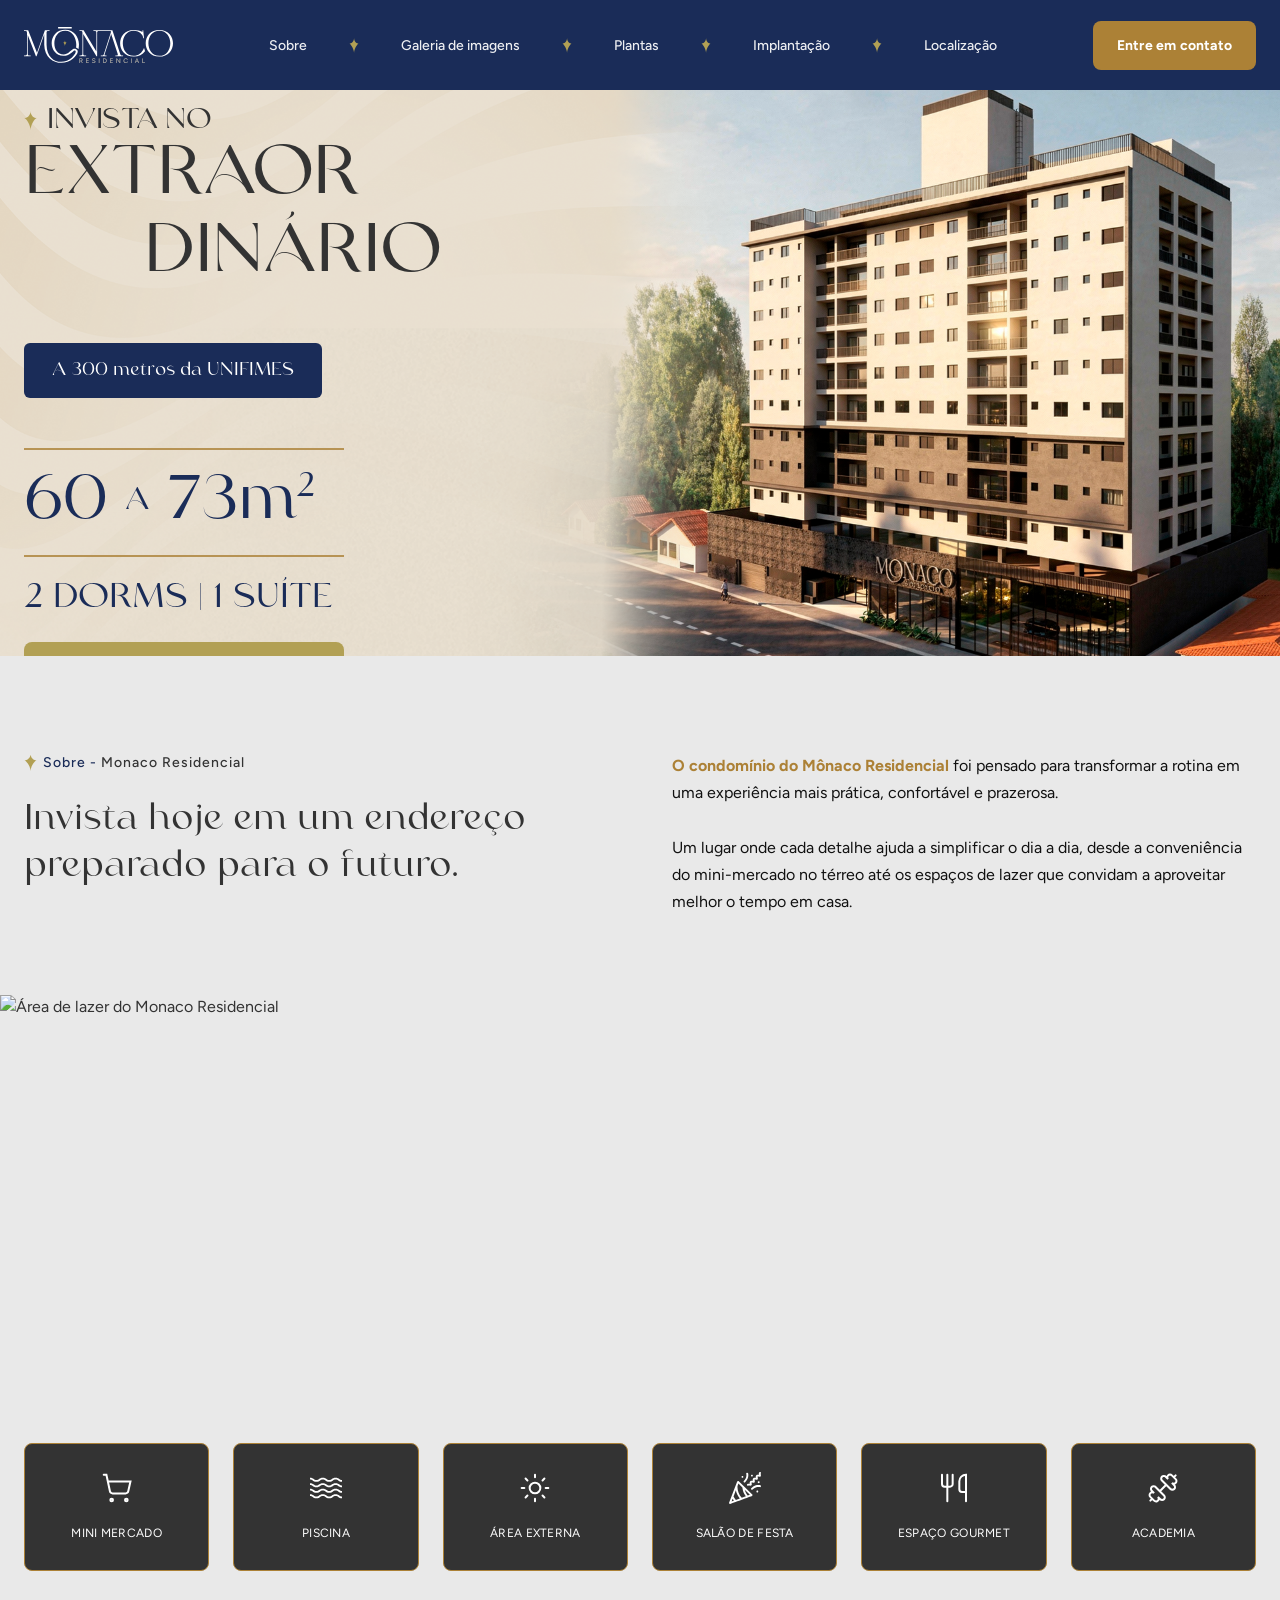
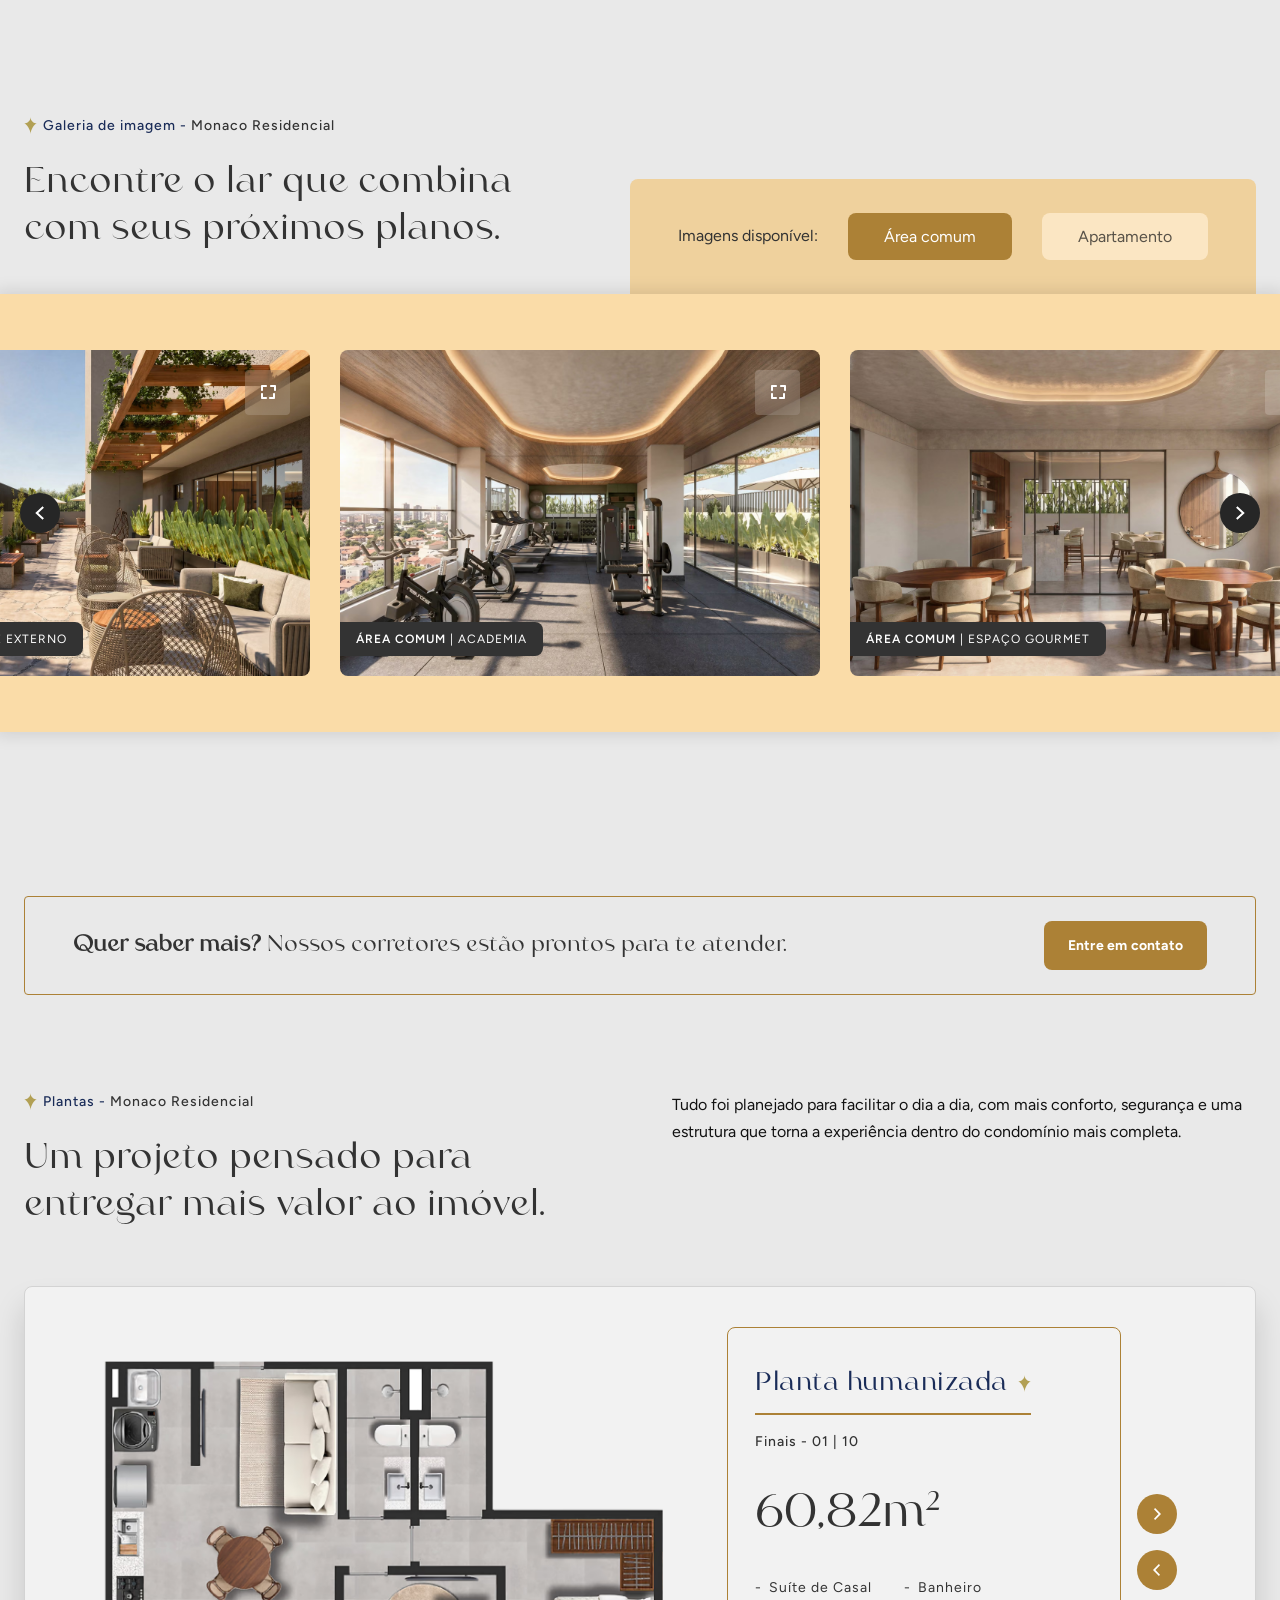
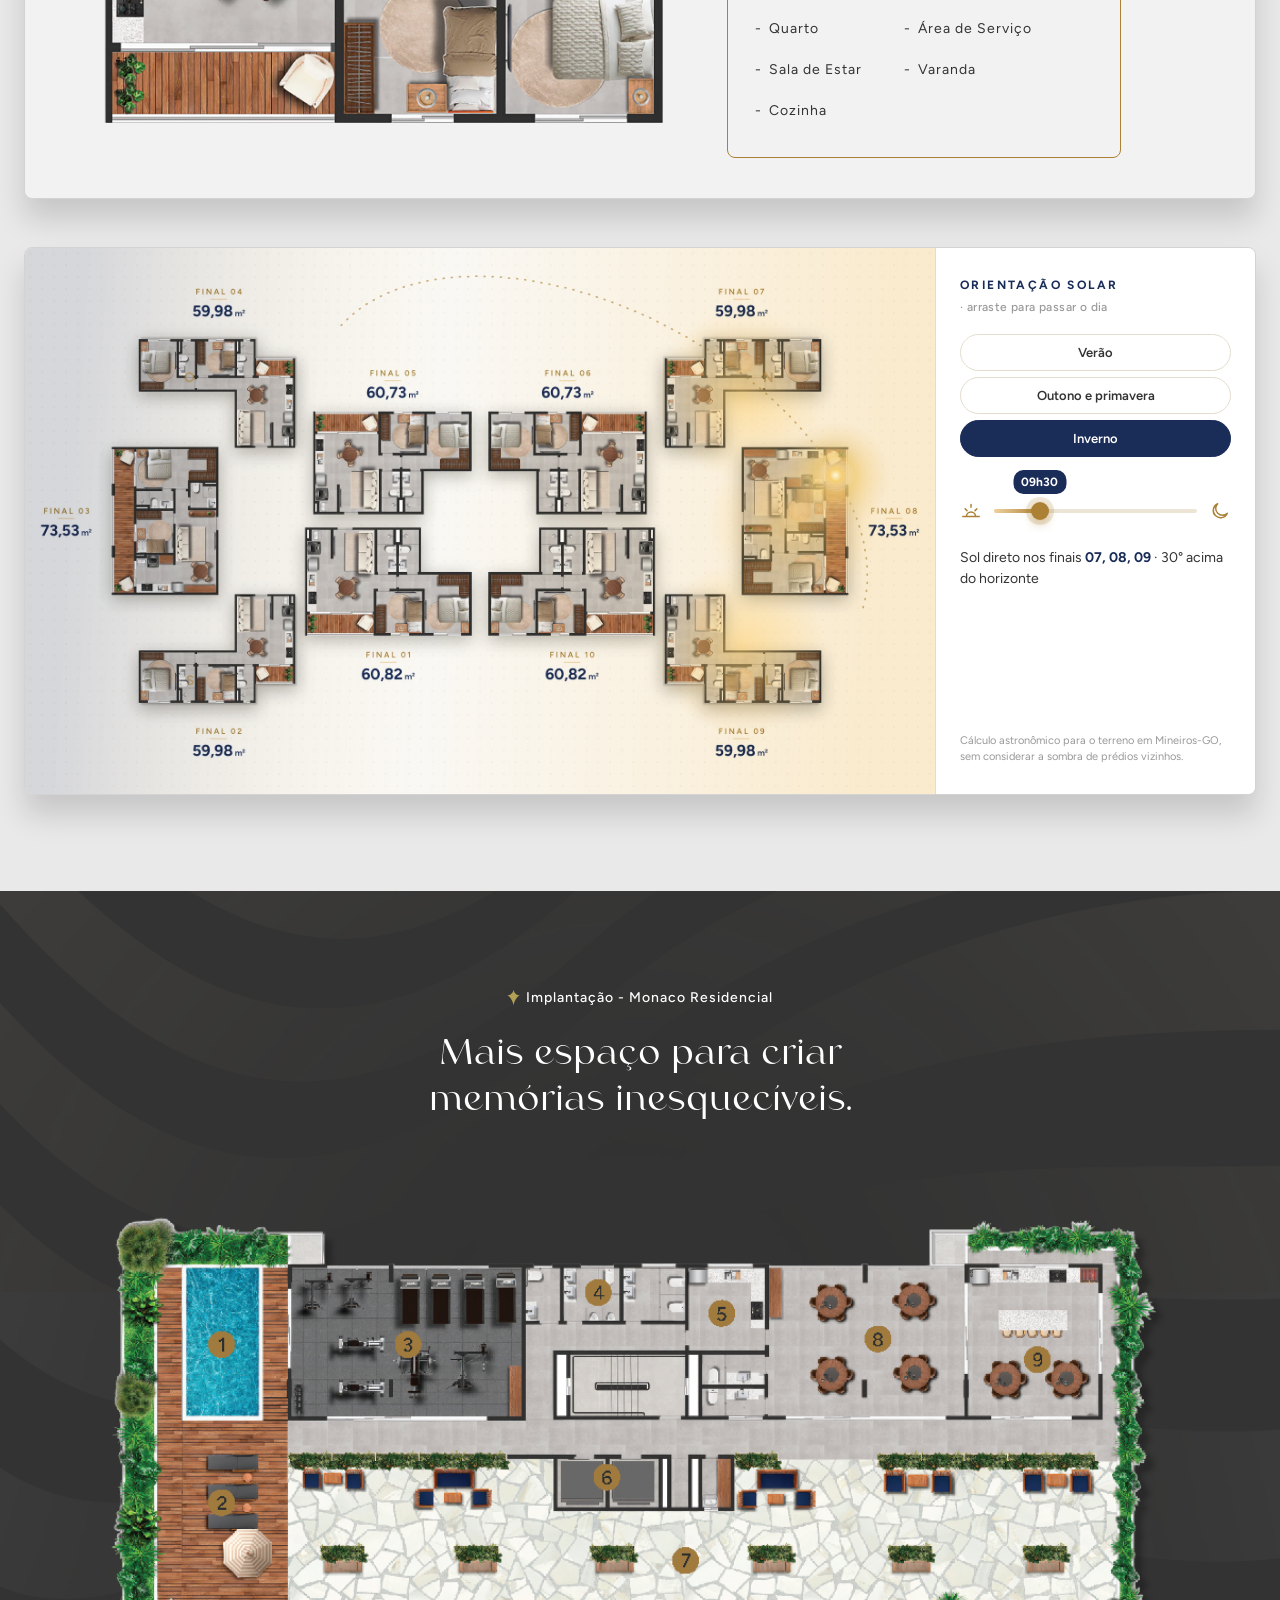
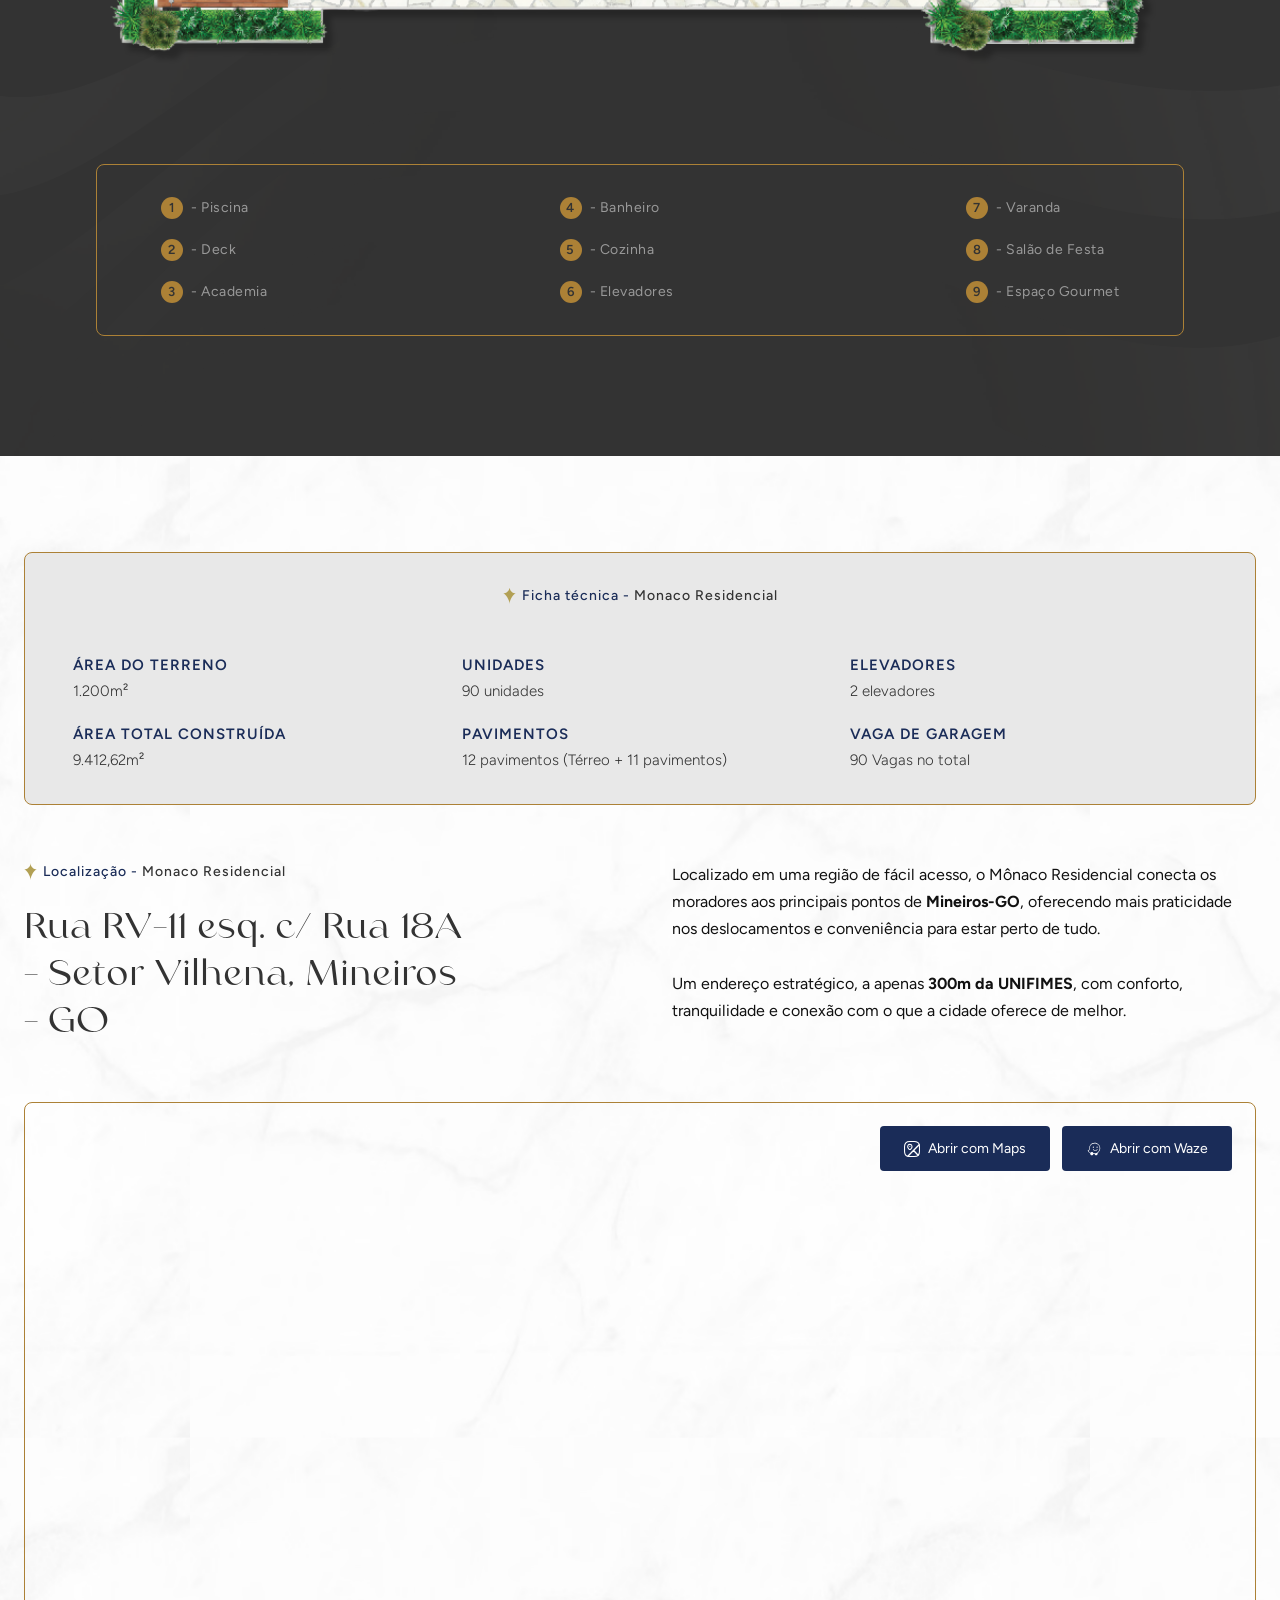
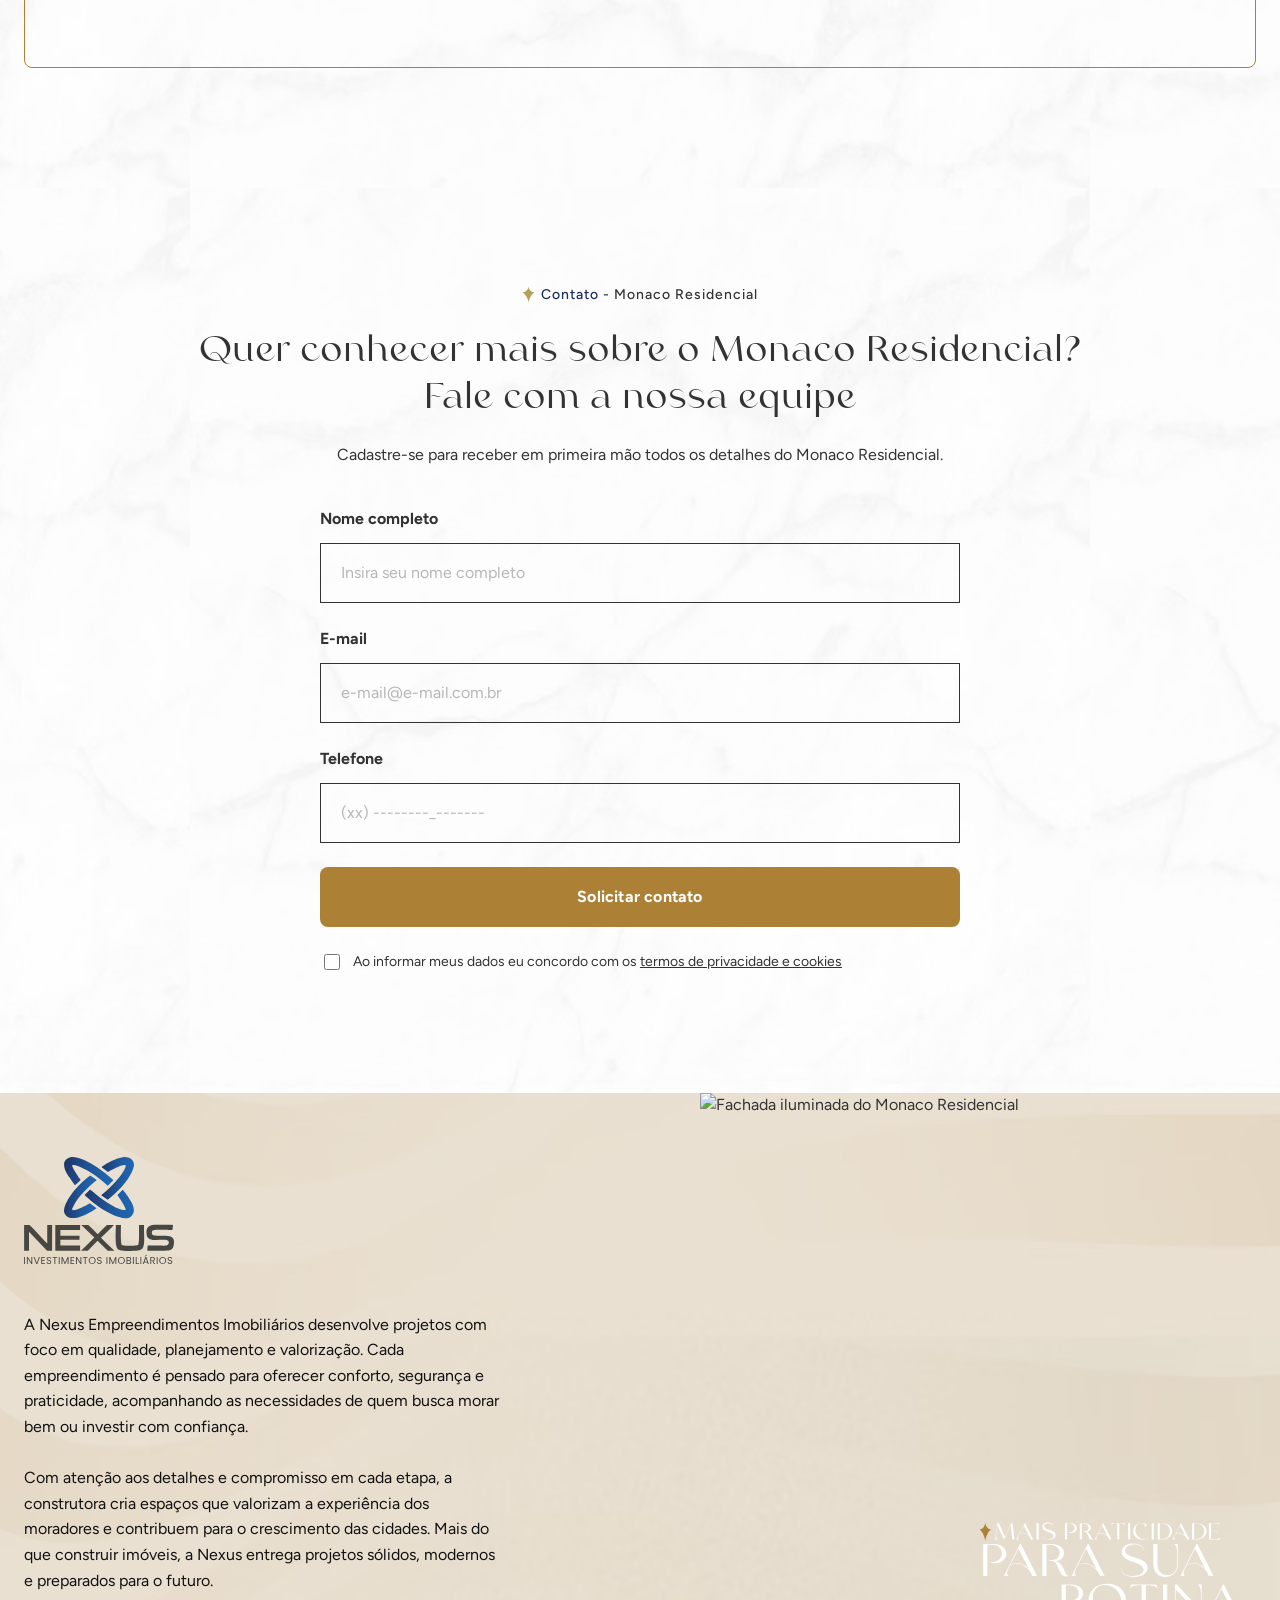
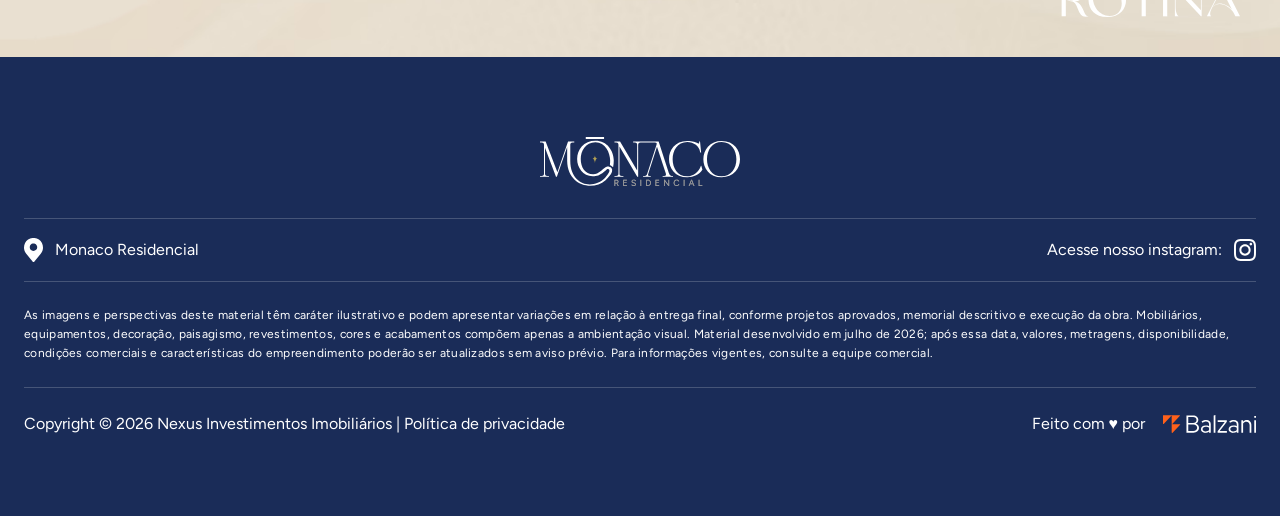
==== commit a07fed18: "Corrige plantas dos finais e adiciona pavimento tipo com orientação solar interativa - Troca as imag" ====
--- a/monaco/index.html
+++ b/monaco/index.html
@@ -344,7 +344,7 @@
 
   <div class="plans__card" id="plansCard">
     <div class="plans__illustration">
-      <img src="/monaco/assets/img/planta-01.avif" alt="Planta humanizada do apartamento" id="plansImg">
+      <img src="/monaco/assets/img/planta-02.avif" alt="Planta humanizada do apartamento" id="plansImg">
     </div>
 
     <div class="plans__spec">
@@ -385,6 +385,58 @@
           <img src="/monaco/assets/img/imgVector12.svg" alt="">
         </button>
       </div>
+    </div>
+  </div>
+
+  <div class="plans__floor sun" id="sunStudy">
+    <div class="sun__stage">
+      <svg class="sun__svg" viewBox="0 0 2000 1200" role="img" aria-label="Pavimento tipo com a posição do sol ao longo do dia">
+        <defs>
+          <linearGradient id="sunLight" gradientUnits="userSpaceOnUse" x1="1000" y1="0" x2="1000" y2="1200">
+            <stop offset="0" stop-color="#ffd27a" stop-opacity="0.30"/>
+            <stop offset="0.55" stop-color="#ffd27a" stop-opacity="0"/>
+            <stop offset="1" stop-color="#1a2c58" stop-opacity="0.16"/>
+          </linearGradient>
+          <radialGradient id="sunGlow">
+            <stop offset="0" stop-color="#fff7dc"/>
+            <stop offset="0.35" stop-color="#f6cf72"/>
+            <stop offset="1" stop-color="#efd19d" stop-opacity="0"/>
+          </radialGradient>
+          <radialGradient id="unitGlow">
+            <stop offset="0" stop-color="#ffcf6b" stop-opacity="0.55"/>
+            <stop offset="1" stop-color="#ffcf6b" stop-opacity="0"/>
+          </radialGradient>
+        </defs>
+        <image href="/monaco/assets/img/pavimento-tipo.webp" width="2000" height="1200"/>
+        <rect class="sun__night" width="2000" height="1200"/>
+        <rect class="sun__light" width="2000" height="1200" fill="url(#sunLight)"/>
+        <g id="sunUnits"></g>
+        <polyline class="sun__path" id="sunPath" points=""/>
+        <g id="sunRumos" class="sun__rumo"></g>
+        <g id="sunBall">
+          <circle r="120" fill="url(#sunGlow)" opacity="0.7"/>
+          <circle r="38" fill="url(#sunGlow)"/>
+        </g>
+      </svg>
+    </div>
+
+    <div class="sun__panel">
+      <p class="sun__title">Orientação solar <span>· arraste para passar o dia</span></p>
+      <div class="sun__seasons" id="sunSeasons">
+        <button type="button" data-s="verao">Verão</button>
+        <button type="button" data-s="equinocio">Outono e primavera</button>
+        <button type="button" data-s="inverno" class="is-active">Inverno</button>
+      </div>
+      <div class="sun__row">
+        <svg class="sun__icon" viewBox="0 0 24 24" aria-hidden="true"><path d="M3 18h18M7 18a5 5 0 0 1 10 0M12 5v3M5.6 9.6l2 2M18.4 9.6l-2 2"/></svg>
+        <div class="sun__bar" id="sunBar" role="slider" tabindex="0" aria-label="Hora do dia">
+          <div class="sun__track"><div id="sunFill"></div></div>
+          <span class="sun__thumb" id="sunThumb"><span id="sunHour">09h30</span></span>
+        </div>
+        <svg class="sun__icon" viewBox="0 0 24 24" aria-hidden="true"><path d="M20 14.5A8 8 0 1 1 9.5 4a6.5 6.5 0 0 0 10.5 10.5z"/></svg>
+      </div>
+      <p class="sun__now" id="sunNow"></p>
+      <p class="sun__note">Cálculo astronômico para o terreno em Mineiros-GO, sem considerar a sombra de prédios vizinhos.</p>
     </div>
   </div>
 </section>
--- a/monaco/css/style.css
+++ b/monaco/css/style.css
@@ -776,6 +776,27 @@
   padding: 40px;
 }
 
+.plans__floor {
+  max-width: var(--container-max);
+  margin: 48px auto 0;
+  background: #faf8f4;
+  border: 1px solid #d3d3d3;
+  border-radius: 8px;
+  box-shadow: 0 20px 30px rgba(0, 0, 0, 0.15);
+  padding: 24px;
+}
+
+.plans__floor img {
+  display: block;
+  width: 100%;
+  height: auto;
+}
+
+@media (max-width: 700px) {
+  .plans__floor { margin-top: 32px; padding: 8px; overflow-x: auto; }
+  .plans__floor img { min-width: 640px; }
+}
+
 .plans__illustration {
   flex: 1 1 480px;
   max-width: 560px;
@@ -1899,4 +1920,41 @@
     height: 15px;
     width: 77.5px;
   }
-}+}
+/* ── Orientação solar (pavimento tipo) ── */
+.sun { padding: 0; overflow: hidden; display: grid; grid-template-columns: 1fr 320px; }
+.sun__stage { position: relative; cursor: grab; touch-action: pan-y; }
+.sun__stage:active { cursor: grabbing; }
+.sun__svg { display: block; width: 100%; height: auto; user-select: none; }
+.sun__night { fill: #1a2c58; opacity: 0; transition: opacity .3s; pointer-events: none; }
+.sun__light { mix-blend-mode: multiply; pointer-events: none; transition: opacity .3s; }
+.sun__unit { opacity: 0; transition: opacity .35s; pointer-events: none; }
+.sun__unit.is-on { opacity: 1; }
+.sun__path { fill: none; stroke: #ac8136; stroke-opacity: .55; stroke-width: 4; stroke-dasharray: 2 16; stroke-linecap: round; }
+.sun__rumo text { font: 700 30px var(--font-body); letter-spacing: 3px; fill: #ac8136; fill-opacity: .55; text-anchor: middle; dominant-baseline: middle; }
+#sunBall { pointer-events: none; transition: opacity .3s; }
+
+.sun__panel { display: flex; flex-direction: column; gap: 18px; padding: 28px 24px; border-left: 1px solid #e4ddcf; background: #fff; font-family: var(--font-body); }
+.sun__title { font-size: 12px; font-weight: 700; letter-spacing: 2.4px; text-transform: uppercase; color: var(--color-azul); }
+.sun__title span { display: block; margin-top: 4px; font-weight: 500; letter-spacing: .4px; text-transform: none; color: var(--color-cinza-claro); }
+.sun__seasons { display: flex; flex-direction: column; gap: 6px; }
+.sun__seasons button { padding: 10px 14px; border: 1px solid #e4ddcf; border-radius: 22px; background: transparent; font: 600 13px var(--font-body); color: var(--color-cinza-asfalto); cursor: pointer; transition: background .25s, color .25s, border-color .25s; }
+.sun__seasons button.is-active { background: var(--color-azul); border-color: var(--color-azul); color: #fff; }
+.sun__row { display: flex; align-items: center; gap: 12px; margin-top: 18px; }
+.sun__icon { flex: none; width: 22px; height: 22px; fill: none; stroke: var(--color-ouro); stroke-width: 1.6; stroke-linecap: round; stroke-linejoin: round; }
+.sun__bar { position: relative; flex: 1; height: 36px; cursor: pointer; touch-action: none; outline: none; }
+.sun__track { position: absolute; left: 0; right: 0; top: 50%; height: 4px; margin-top: -2px; border-radius: 2px; background: #ece5d6; overflow: hidden; }
+.sun__track div { height: 100%; background: linear-gradient(90deg, var(--color-ouro-claro), var(--color-ouro)); }
+.sun__thumb { position: absolute; top: 50%; width: 18px; height: 18px; margin: -9px 0 0 -9px; border-radius: 50%; background: var(--color-ouro); box-shadow: 0 0 0 5px rgba(172,129,54,.18), 0 4px 10px rgba(172,129,54,.4); }
+.sun__thumb span { position: absolute; bottom: 26px; left: 50%; transform: translateX(-50%); padding: 3px 8px; border-radius: 10px; background: var(--color-azul); font-size: 12px; font-weight: 700; color: #fff; white-space: nowrap; }
+.sun__bar:focus-visible .sun__thumb { box-shadow: 0 0 0 5px rgba(26,44,88,.3); }
+.sun__now { font-size: 14px; line-height: 1.5; color: var(--color-cinza-asfalto); }
+.sun__now b { color: var(--color-azul); }
+.sun__note { margin-top: auto; font-size: 11px; line-height: 1.5; color: var(--color-cinza-claro); }
+
+@media (max-width: 1024px) {
+  .sun { grid-template-columns: 1fr; }
+  .sun__panel { border-left: 0; border-top: 1px solid #e4ddcf; }
+  .sun__seasons { flex-direction: row; flex-wrap: wrap; }
+  .sun__seasons button { flex: 1; }
+}
